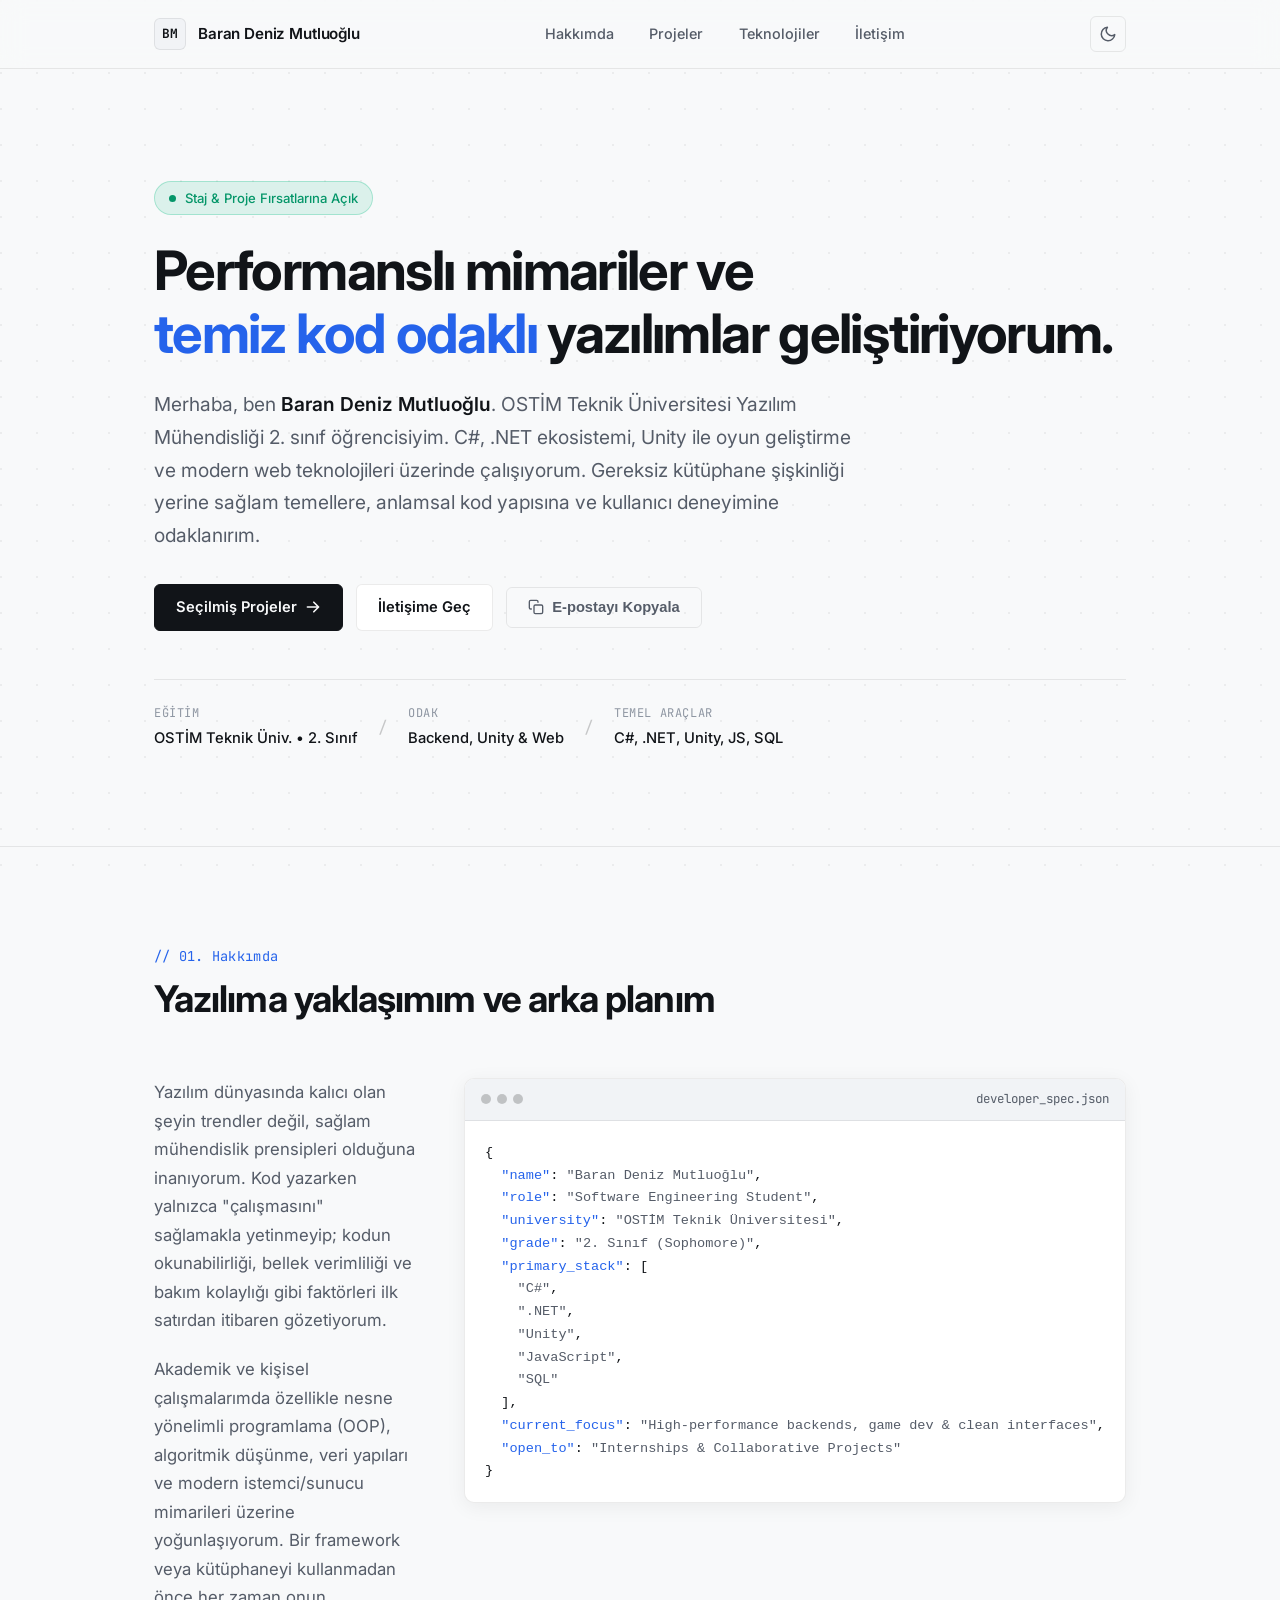
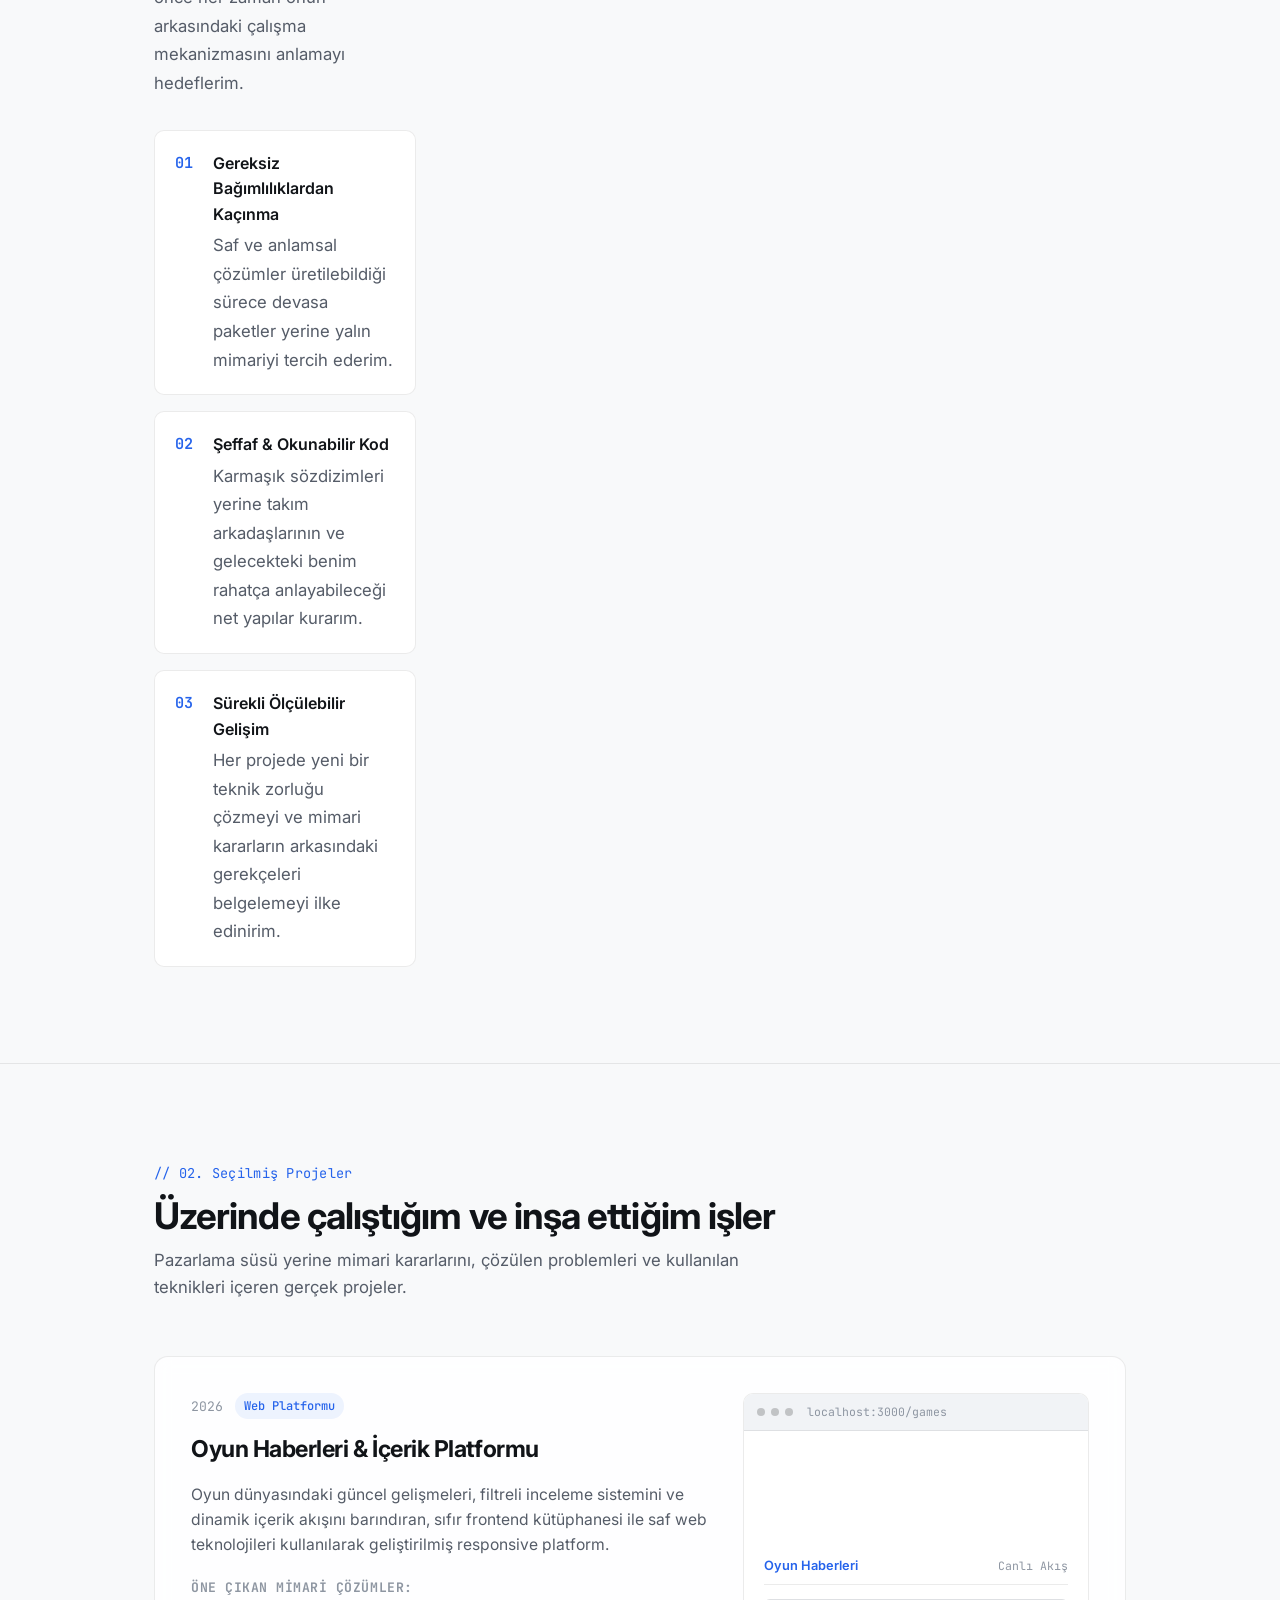
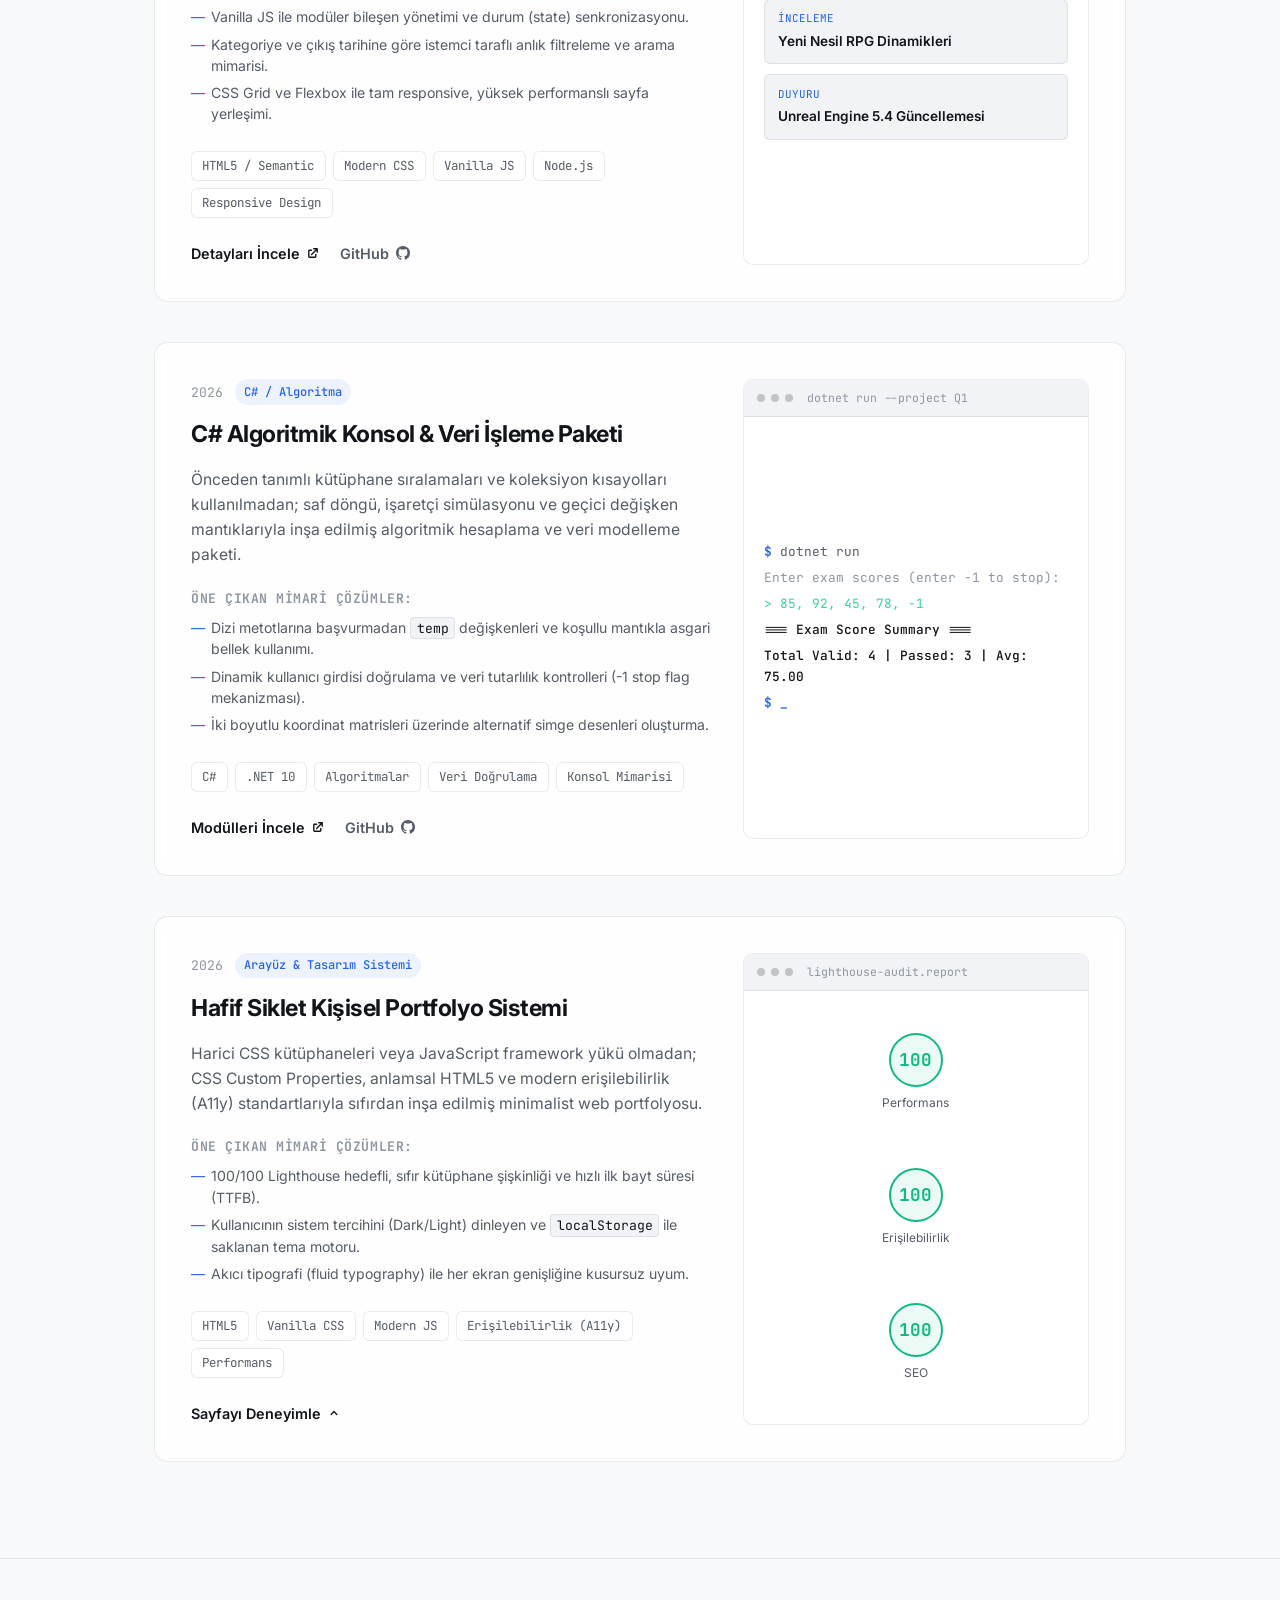
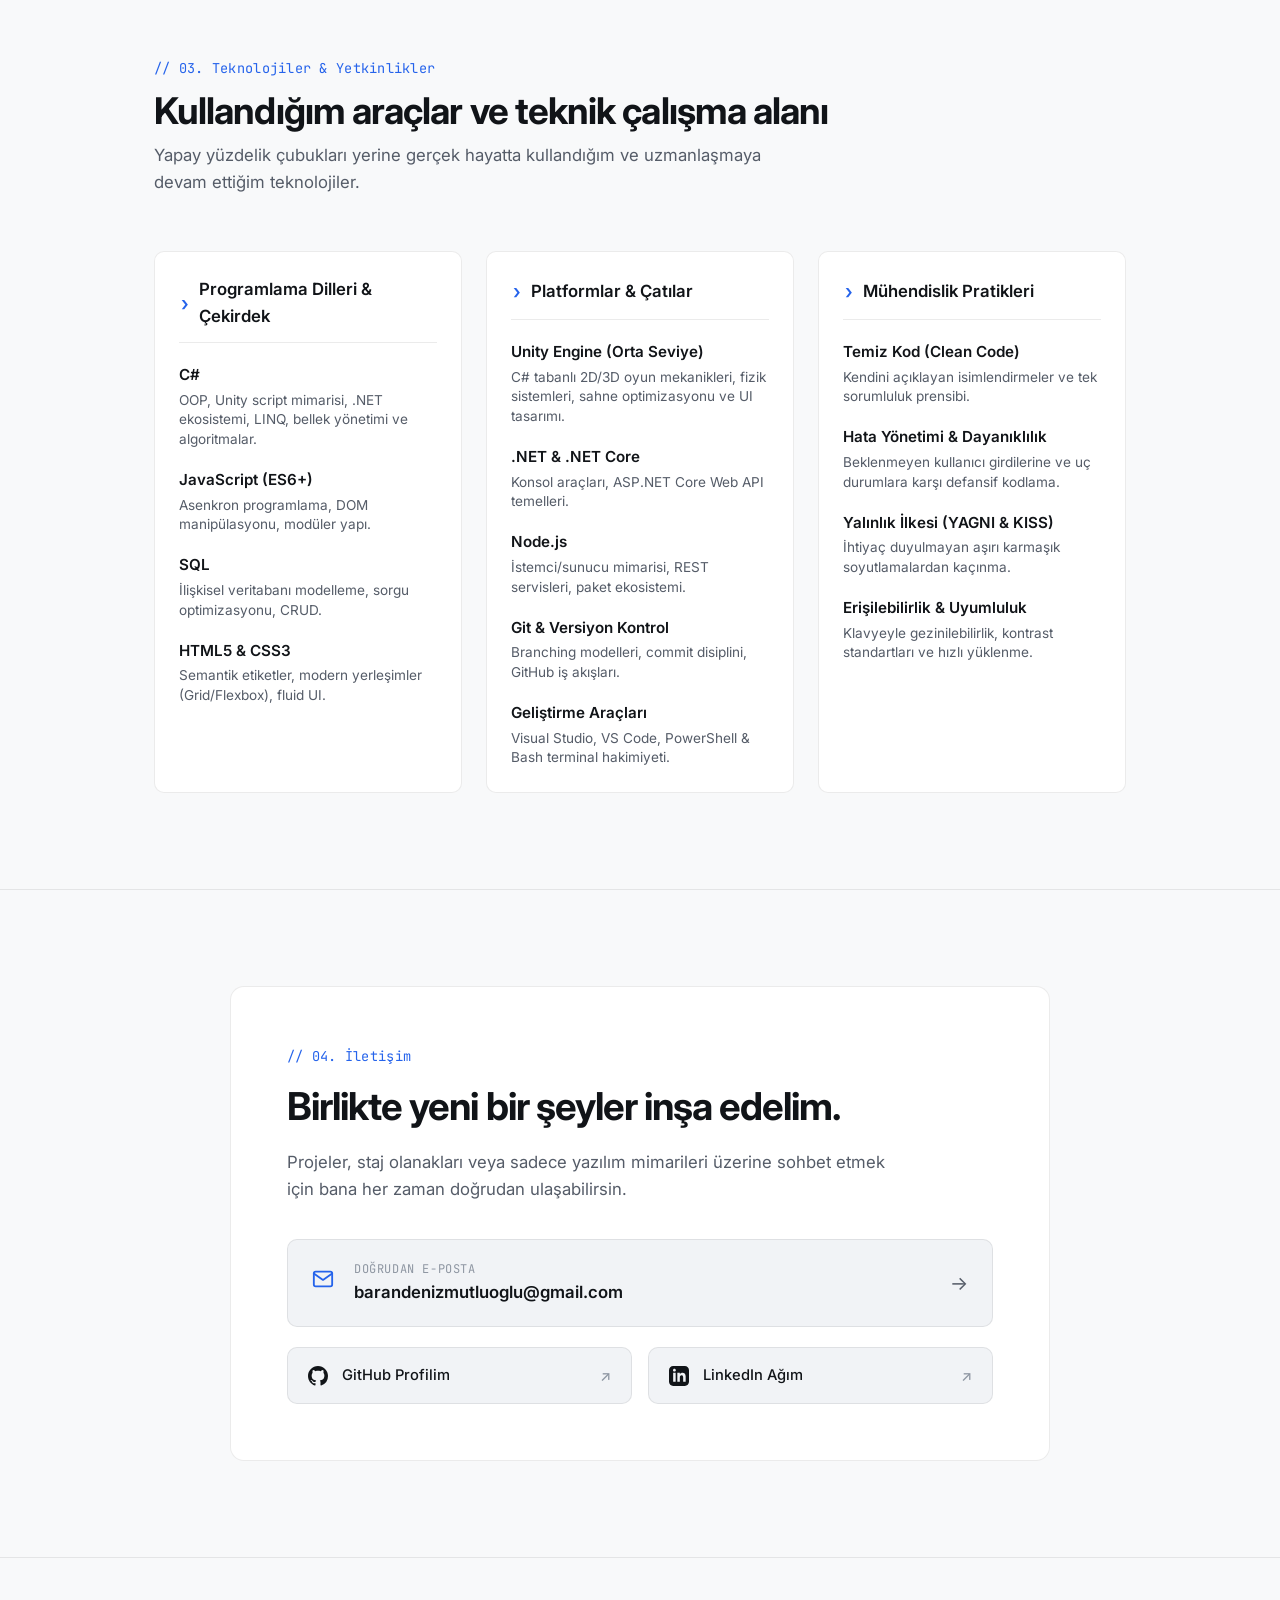
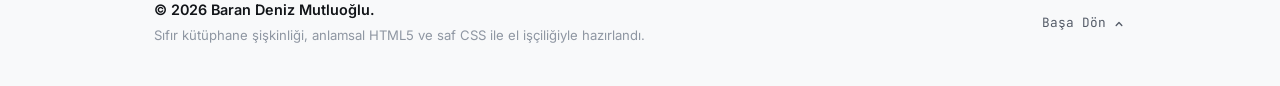
==== index.html @ 39bf1b53 "feat: update education info to OSTIM Tech Univ 2nd year and add Unity skills" ====
<!DOCTYPE html>
<html lang="tr" data-theme="dark">
<head>
  <meta charset="UTF-8">
  <meta name="viewport" content="width=device-width, initial-scale=1.0">
  <title>Baran Deniz Mutluoğlu — Yazılım Geliştirici & Portfolyo</title>
  <meta name="description" content="Baran Deniz Mutluoğlu — C#, .NET ve modern web teknolojileri odaklı yazılım geliştirici portfolyosu.">
  
  <!-- Fonts -->
  <link rel="preconnect" href="https://fonts.googleapis.com">
  <link rel="preconnect" href="https://fonts.gstatic.com" crossorigin>
  <link href="https://fonts.googleapis.com/css2?family=Inter:wght@300;400;500;600;700&family=JetBrains+Mono:wght@400;500;600&display=swap" rel="stylesheet">
  
  <link rel="stylesheet" href="style.css">
</head>
<body>

  <!-- Background Grid Texture -->
  <div class="bg-grid-pattern" aria-hidden="true"></div>

  <!-- Header / Navigation -->
  <header class="site-header">
    <div class="container nav-inner">
      <a href="#hero" class="brand-logo" aria-label="Ana sayfa">
        <span class="brand-monogram">BM</span>
        <span class="brand-name">Baran Deniz Mutluoğlu</span>
      </a>

      <nav class="main-nav" aria-label="Ana Menü">
        <ul class="nav-links">
          <li><a href="#about" class="nav-link">Hakkımda</a></li>
          <li><a href="#projects" class="nav-link">Projeler</a></li>
          <li><a href="#stack" class="nav-link">Teknolojiler</a></li>
          <li><a href="#contact" class="nav-link">İletişim</a></li>
        </ul>
      </nav>

      <div class="header-actions">
        <!-- Theme Toggle -->
        <button id="themeToggle" class="icon-button" type="button" aria-label="Tema değiştir" title="Tema Değiştir">
          <svg class="sun-icon" viewBox="0 0 24 24" width="18" height="18" fill="none" stroke="currentColor" stroke-width="2" stroke-linecap="round" stroke-linejoin="round">
            <circle cx="12" cy="12" r="5"></circle>
            <line x1="12" y1="1" x2="12" y2="3"></line>
            <line x1="12" y1="21" x2="12" y2="23"></line>
            <line x1="4.22" y1="4.22" x2="5.64" y2="5.64"></line>
            <line x1="18.36" y1="18.36" x2="19.78" y2="19.78"></line>
            <line x1="1" y1="12" x2="3" y2="12"></line>
            <line x1="21" y1="12" x2="23" y2="12"></line>
            <line x1="4.22" y1="19.78" x2="5.64" y2="18.36"></line>
            <line x1="18.36" y1="5.64" x2="19.78" y2="4.22"></line>
          </svg>
          <svg class="moon-icon" viewBox="0 0 24 24" width="18" height="18" fill="none" stroke="currentColor" stroke-width="2" stroke-linecap="round" stroke-linejoin="round">
            <path d="M21 12.79A9 9 0 1 1 11.21 3 7 7 0 0 0 21 12.79z"></path>
          </svg>
        </button>

        <!-- Mobile Menu Toggle -->
        <button id="mobileMenuBtn" class="icon-button mobile-only" type="button" aria-label="Menüyü aç/kapat" aria-expanded="false">
          <span class="hamburger-line"></span>
          <span class="hamburger-line"></span>
        </button>
      </div>
    </div>
  </header>

  <main>
    <!-- Hero Section -->
    <section id="hero" class="section hero-section">
      <div class="container hero-container">
        <!-- Status Indicator -->
        <div class="status-badge" role="status">
          <span class="status-dot"></span>
          <span class="status-text">Staj & Proje Fırsatlarına Açık</span>
        </div>

        <h1 class="hero-title">
          Performanslı mimariler ve <br class="hidden-mobile">
          <span class="text-contrast">temiz kod odaklı</span> yazılımlar geliştiriyorum.
        </h1>

        <p class="hero-description">
          Merhaba, ben <strong>Baran Deniz Mutluoğlu</strong>. OSTİM Teknik Üniversitesi Yazılım Mühendisliği 2. sınıf öğrencisiyim. C#, .NET ekosistemi, Unity ile oyun geliştirme ve modern web teknolojileri üzerinde çalışıyorum. Gereksiz kütüphane şişkinliği yerine sağlam temellere, anlamsal kod yapısına ve kullanıcı deneyimine odaklanırım.
        </p>

        <div class="hero-cta-group">
          <a href="#projects" class="btn btn-primary">
            <span>Seçilmiş Projeler</span>
            <svg viewBox="0 0 20 20" width="16" height="16" fill="currentColor">
              <path fill-rule="evenodd" d="M10.293 3.293a1 1 0 011.414 0l6 6a1 1 0 010 1.414l-6 6a1 1 0 01-1.414-1.414L14.586 11H3a1 1 0 110-2h11.586l-4.293-4.293a1 1 0 010-1.414z" clip-rule="evenodd" />
            </svg>
          </a>
          <a href="#contact" class="btn btn-secondary">İletişime Geç</a>
          <button class="btn btn-ghost" id="copyEmailBtn" type="button" data-email="baran.mutluoglu@example.com">
            <svg viewBox="0 0 24 24" width="16" height="16" fill="none" stroke="currentColor" stroke-width="2" stroke-linecap="round" stroke-linejoin="round">
              <rect x="9" y="9" width="13" height="13" rx="2" ry="2"></rect>
              <path d="M5 15H4a2 2 0 0 1-2-2V4a2 2 0 0 1 2-2h9a2 2 0 0 1 2 2v1"></path>
            </svg>
            <span class="copy-text">E-postayı Kopyala</span>
          </button>
        </div>

        <!-- Quick Meta Info -->
        <div class="hero-meta">
          <div class="meta-item">
            <span class="meta-label">Eğitim</span>
            <span class="meta-value">OSTİM Teknik Üniv. • 2. Sınıf</span>
          </div>
          <div class="meta-divider" aria-hidden="true">/</div>
          <div class="meta-item">
            <span class="meta-label">Odak</span>
            <span class="meta-value">Backend, Unity & Web</span>
          </div>
          <div class="meta-divider" aria-hidden="true">/</div>
          <div class="meta-item">
            <span class="meta-label">Temel Araçlar</span>
            <span class="meta-value">C#, .NET, Unity, JS, SQL</span>
          </div>
        </div>
      </div>
    </section>

    <!-- About Section -->
    <section id="about" class="section">
      <div class="container">
        <div class="section-header">
          <span class="section-tag">// 01. Hakkımda</span>
          <h2 class="section-title">Yazılıma yaklaşımım ve arka planım</h2>
        </div>

        <div class="about-grid">
          <div class="about-text">
            <p>
              Yazılım dünyasında kalıcı olan şeyin trendler değil, sağlam mühendislik prensipleri olduğuna inanıyorum. Kod yazarken yalnızca "çalışmasını" sağlamakla yetinmeyip; kodun okunabilirliği, bellek verimliliği ve bakım kolaylığı gibi faktörleri ilk satırdan itibaren gözetiyorum.
            </p>
            <p>
              Akademik ve kişisel çalışmalarımda özellikle nesne yönelimli programlama (OOP), algoritmik düşünme, veri yapıları ve modern istemci/sunucu mimarileri üzerine yoğunlaşıyorum. Bir framework veya kütüphaneyi kullanmadan önce her zaman onun arkasındaki çalışma mekanizmasını anlamayı hedeflerim.
            </p>
            
            <div class="principles-list">
              <div class="principle-card">
                <span class="principle-num">01</span>
                <div>
                  <h3 class="principle-title">Gereksiz Bağımlılıklardan Kaçınma</h3>
                  <p class="principle-desc">Saf ve anlamsal çözümler üretilebildiği sürece devasa paketler yerine yalın mimariyi tercih ederim.</p>
                </div>
              </div>

              <div class="principle-card">
                <span class="principle-num">02</span>
                <div>
                  <h3 class="principle-title">Şeffaf & Okunabilir Kod</h3>
                  <p class="principle-desc">Karmaşık sözdizimleri yerine takım arkadaşlarının ve gelecekteki benim rahatça anlayabileceği net yapılar kurarım.</p>
                </div>
              </div>

              <div class="principle-card">
                <span class="principle-num">03</span>
                <div>
                  <h3 class="principle-title">Sürekli Ölçülebilir Gelişim</h3>
                  <p class="principle-desc">Her projede yeni bir teknik zorluğu çözmeyi ve mimari kararların arkasındaki gerekçeleri belgelemeyi ilke edinirim.</p>
                </div>
              </div>
            </div>
          </div>

          <aside class="about-sidebar">
            <div class="profile-card">
              <div class="profile-card-header">
                <div class="terminal-dots">
                  <span></span><span></span><span></span>
                </div>
                <span class="terminal-title">developer_spec.json</span>
              </div>
              <div class="profile-card-body">
                <pre class="code-block"><code>{
  <span class="c-key">"name"</span>: <span class="c-val">"Baran Deniz Mutluoğlu"</span>,
  <span class="c-key">"role"</span>: <span class="c-val">"Software Engineering Student"</span>,
  <span class="c-key">"university"</span>: <span class="c-val">"OSTİM Teknik Üniversitesi"</span>,
  <span class="c-key">"grade"</span>: <span class="c-val">"2. Sınıf (Sophomore)"</span>,
  <span class="c-key">"primary_stack"</span>: [
    <span class="c-val">"C#"</span>,
    <span class="c-val">".NET"</span>,
    <span class="c-val">"Unity"</span>,
    <span class="c-val">"JavaScript"</span>,
    <span class="c-val">"SQL"</span>
  ],
  <span class="c-key">"current_focus"</span>: <span class="c-val">"High-performance backends, game dev & clean interfaces"</span>,
  <span class="c-key">"open_to"</span>: <span class="c-val">"Internships & Collaborative Projects"</span>
}</code></pre>
              </div>
            </div>
          </aside>
        </div>
      </div>
    </section>

    <!-- Projects Section -->
    <section id="projects" class="section">
      <div class="container">
        <div class="section-header">
          <span class="section-tag">// 02. Seçilmiş Projeler</span>
          <h2 class="section-title">Üzerinde çalıştığım ve inşa ettiğim işler</h2>
          <p class="section-subtitle">Pazarlama süsü yerine mimari kararlarını, çözülen problemleri ve kullanılan teknikleri içeren gerçek projeler.</p>
        </div>

        <div class="projects-list">
          <!-- Project 1 -->
          <article class="project-card">
            <div class="project-content">
              <div class="project-top">
                <span class="project-year">2026</span>
                <span class="project-badge">Web Platformu</span>
              </div>
              <h3 class="project-title">Oyun Haberleri & İçerik Platformu</h3>
              <p class="project-summary">
                Oyun dünyasındaki güncel gelişmeleri, filtreli inceleme sistemini ve dinamik içerik akışını barındıran, sıfır frontend kütüphanesi ile saf web teknolojileri kullanılarak geliştirilmiş responsive platform.
              </p>
              
              <div class="project-highlights">
                <h4>Öne Çıkan Mimari Çözümler:</h4>
                <ul>
                  <li>Vanilla JS ile modüler bileşen yönetimi ve durum (state) senkronizasyonu.</li>
                  <li>Kategoriye ve çıkış tarihine göre istemci taraflı anlık filtreleme ve arama mimarisi.</li>
                  <li>CSS Grid ve Flexbox ile tam responsive, yüksek performanslı sayfa yerleşimi.</li>
                </ul>
              </div>

              <div class="project-tech-tags">
                <span class="tag">HTML5 / Semantic</span>
                <span class="tag">Modern CSS</span>
                <span class="tag">Vanilla JS</span>
                <span class="tag">Node.js</span>
                <span class="tag">Responsive Design</span>
              </div>

              <div class="project-links">
                <a href="#" class="btn-link" target="_blank" rel="noopener">
                  <span>Detayları İncele</span>
                  <svg viewBox="0 0 20 20" width="14" height="14" fill="currentColor"><path d="M11 3a1 1 0 100 2h2.586l-6.293 6.293a1 1 0 101.414 1.414L15 6.414V9a1 1 0 102 0V4a1 1 0 00-1-1h-5z"></path><path d="M5 5a2 2 0 00-2 2v8a2 2 0 002 2h8a2 2 0 002-2v-3a1 1 0 10-2 0v3H5V7h3a1 1 0 000-2H5z"></path></svg>
                </a>
                <a href="#" class="btn-link muted" target="_blank" rel="noopener">
                  <span>GitHub</span>
                  <svg viewBox="0 0 24 24" width="14" height="14" fill="currentColor"><path d="M12 0C5.37 0 0 5.37 0 12c0 5.31 3.435 9.795 8.205 11.385.6.105.825-.255.825-.57 0-.285-.015-1.23-.015-2.235-3.015.555-3.795-.735-4.035-1.41-.135-.345-.72-1.41-1.23-1.695-.42-.225-1.02-.78-.015-.795.945-.015 1.62.87 1.845 1.23 1.08 1.815 2.805 1.305 3.495.99.105-.78.42-1.305.765-1.605-2.67-.3-5.46-1.335-5.46-5.925 0-1.305.465-2.385 1.23-3.225-.12-.3-.54-1.53.12-3.18 0 0 1.005-.315 3.3 1.23.96-.27 1.98-.405 3-.405s2.04.135 3 .405c2.295-1.56 3.3-1.23 3.3-1.23.66 1.65.24 2.88.12 3.18.765.84 1.23 1.905 1.23 3.225 0 4.605-2.805 5.625-5.475 5.925.435.375.81 1.095.81 2.22 0 1.605-.015 2.895-.015 3.3 0 .315.225.69.825.57A12.02 12.02 0 0024 12c0-6.63-5.37-12-12-12z"/></svg>
                </a>
              </div>
            </div>

            <div class="project-visual">
              <div class="mockup-frame">
                <div class="mockup-bar">
                  <span class="dot"></span><span class="dot"></span><span class="dot"></span>
                  <span class="mockup-url">localhost:3000/games</span>
                </div>
                <div class="mockup-content mockup-web-preview">
                  <div class="preview-header">
                    <span class="preview-chip">Oyun Haberleri</span>
                    <span class="preview-date">Canlı Akış</span>
                  </div>
                  <div class="preview-cards">
                    <div class="preview-mini-card">
                      <div class="mini-tag">İnceleme</div>
                      <div class="mini-title">Yeni Nesil RPG Dinamikleri</div>
                    </div>
                    <div class="preview-mini-card">
                      <div class="mini-tag">Duyuru</div>
                      <div class="mini-title">Unreal Engine 5.4 Güncellemesi</div>
                    </div>
                  </div>
                </div>
              </div>
            </div>
          </article>

          <!-- Project 2 -->
          <article class="project-card">
            <div class="project-content">
              <div class="project-top">
                <span class="project-year">2026</span>
                <span class="project-badge">C# / Algoritma</span>
              </div>
              <h3 class="project-title">C# Algoritmik Konsol & Veri İşleme Paketi</h3>
              <p class="project-summary">
                Önceden tanımlı kütüphane sıralamaları ve koleksiyon kısayolları kullanılmadan; saf döngü, işaretçi simülasyonu ve geçici değişken mantıklarıyla inşa edilmiş algoritmik hesaplama ve veri modelleme paketi.
              </p>
              
              <div class="project-highlights">
                <h4>Öne Çıkan Mimari Çözümler:</h4>
                <ul>
                  <li>Dizi metotlarına başvurmadan <code>temp</code> değişkenleri ve koşullu mantıkla asgari bellek kullanımı.</li>
                  <li>Dinamik kullanıcı girdisi doğrulama ve veri tutarlılık kontrolleri (-1 stop flag mekanizması).</li>
                  <li>İki boyutlu koordinat matrisleri üzerinde alternatif simge desenleri oluşturma.</li>
                </ul>
              </div>

              <div class="project-tech-tags">
                <span class="tag">C#</span>
                <span class="tag">.NET 10</span>
                <span class="tag">Algoritmalar</span>
                <span class="tag">Veri Doğrulama</span>
                <span class="tag">Konsol Mimarisi</span>
              </div>

              <div class="project-links">
                <a href="#" class="btn-link" target="_blank" rel="noopener">
                  <span>Modülleri İncele</span>
                  <svg viewBox="0 0 20 20" width="14" height="14" fill="currentColor"><path d="M11 3a1 1 0 100 2h2.586l-6.293 6.293a1 1 0 101.414 1.414L15 6.414V9a1 1 0 102 0V4a1 1 0 00-1-1h-5z"></path><path d="M5 5a2 2 0 00-2 2v8a2 2 0 002 2h8a2 2 0 002-2v-3a1 1 0 10-2 0v3H5V7h3a1 1 0 000-2H5z"></path></svg>
                </a>
                <a href="#" class="btn-link muted" target="_blank" rel="noopener">
                  <span>GitHub</span>
                  <svg viewBox="0 0 24 24" width="14" height="14" fill="currentColor"><path d="M12 0C5.37 0 0 5.37 0 12c0 5.31 3.435 9.795 8.205 11.385.6.105.825-.255.825-.57 0-.285-.015-1.23-.015-2.235-3.015.555-3.795-.735-4.035-1.41-.135-.345-.72-1.41-1.23-1.695-.42-.225-1.02-.78-.015-.795.945-.015 1.62.87 1.845 1.23 1.08 1.815 2.805 1.305 3.495.99.105-.78.42-1.305.765-1.605-2.67-.3-5.46-1.335-5.46-5.925 0-1.305.465-2.385 1.23-3.225-.12-.3-.54-1.53.12-3.18 0 0 1.005-.315 3.3 1.23.96-.27 1.98-.405 3-.405s2.04.135 3 .405c2.295-1.56 3.3-1.23 3.3-1.23.66 1.65.24 2.88.12 3.18.765.84 1.23 1.905 1.23 3.225 0 4.605-2.805 5.625-5.475 5.925.435.375.81 1.095.81 2.22 0 1.605-.015 2.895-.015 3.3 0 .315.225.69.825.57A12.02 12.02 0 0024 12c0-6.63-5.37-12-12-12z"/></svg>
                </a>
              </div>
            </div>

            <div class="project-visual">
              <div class="mockup-frame">
                <div class="mockup-bar">
                  <span class="dot"></span><span class="dot"></span><span class="dot"></span>
                  <span class="mockup-url">dotnet run --project Q1</span>
                </div>
                <div class="mockup-content mockup-terminal-preview">
                  <div class="terminal-line"><span class="t-prompt">$</span> dotnet run</div>
                  <div class="terminal-line t-out">Enter exam scores (enter -1 to stop):</div>
                  <div class="terminal-line t-in">&gt; 85, 92, 45, 78, -1</div>
                  <div class="terminal-line t-res">=== Exam Score Summary ===</div>
                  <div class="terminal-line t-res">Total Valid: 4 | Passed: 3 | Avg: 75.00</div>
                  <div class="terminal-line t-prompt">$ <span class="cursor-blink">_</span></div>
                </div>
              </div>
            </div>
          </article>

          <!-- Project 3 -->
          <article class="project-card">
            <div class="project-content">
              <div class="project-top">
                <span class="project-year">2026</span>
                <span class="project-badge">Arayüz & Tasarım Sistemi</span>
              </div>
              <h3 class="project-title">Hafif Siklet Kişisel Portfolyo Sistemi</h3>
              <p class="project-summary">
                Harici CSS kütüphaneleri veya JavaScript framework yükü olmadan; CSS Custom Properties, anlamsal HTML5 ve modern erişilebilirlik (A11y) standartlarıyla sıfırdan inşa edilmiş minimalist web portfolyosu.
              </p>
              
              <div class="project-highlights">
                <h4>Öne Çıkan Mimari Çözümler:</h4>
                <ul>
                  <li>100/100 Lighthouse hedefli, sıfır kütüphane şişkinliği ve hızlı ilk bayt süresi (TTFB).</li>
                  <li>Kullanıcının sistem tercihini (Dark/Light) dinleyen ve <code>localStorage</code> ile saklanan tema motoru.</li>
                  <li>Akıcı tipografi (fluid typography) ile her ekran genişliğine kusursuz uyum.</li>
                </ul>
              </div>

              <div class="project-tech-tags">
                <span class="tag">HTML5</span>
                <span class="tag">Vanilla CSS</span>
                <span class="tag">Modern JS</span>
                <span class="tag">Erişilebilirlik (A11y)</span>
                <span class="tag">Performans</span>
              </div>

              <div class="project-links">
                <a href="#hero" class="btn-link">
                  <span>Sayfayı Deneyimle</span>
                  <svg viewBox="0 0 20 20" width="14" height="14" fill="currentColor"><path fill-rule="evenodd" d="M14.707 12.707a1 1 0 01-1.414 0L10 9.414l-3.293 3.293a1 1 0 01-1.414-1.414l4-4a1 1 0 011.414 0l4 4a1 1 0 010 1.414z" clip-rule="evenodd" /></svg>
                </a>
              </div>
            </div>

            <div class="project-visual">
              <div class="mockup-frame">
                <div class="mockup-bar">
                  <span class="dot"></span><span class="dot"></span><span class="dot"></span>
                  <span class="mockup-url">lighthouse-audit.report</span>
                </div>
                <div class="mockup-content mockup-scores-preview">
                  <div class="score-circle">
                    <span class="score-val">100</span>
                    <span class="score-lbl">Performans</span>
                  </div>
                  <div class="score-circle">
                    <span class="score-val">100</span>
                    <span class="score-lbl">Erişilebilirlik</span>
                  </div>
                  <div class="score-circle">
                    <span class="score-val">100</span>
                    <span class="score-lbl">SEO</span>
                  </div>
                </div>
              </div>
            </div>
          </article>
        </div>
      </div>
    </section>

    <!-- Technical Stack & Methodology -->
    <section id="stack" class="section">
      <div class="container">
        <div class="section-header">
          <span class="section-tag">// 03. Teknolojiler & Yetkinlikler</span>
          <h2 class="section-title">Kullandığım araçlar ve teknik çalışma alanı</h2>
          <p class="section-subtitle">Yapay yüzdelik çubukları yerine gerçek hayatta kullandığım ve uzmanlaşmaya devam ettiğim teknolojiler.</p>
        </div>

        <div class="stack-grid">
          <div class="stack-category">
            <div class="category-header">
              <span class="cat-icon">&#x203A;</span>
              <h3 class="cat-title">Programlama Dilleri & Çekirdek</h3>
            </div>
            <ul class="stack-items">
              <li class="stack-item">
                <div class="item-name">C#</div>
                <div class="item-desc">OOP, Unity script mimarisi, .NET ekosistemi, LINQ, bellek yönetimi ve algoritmalar.</div>
              </li>
              <li class="stack-item">
                <div class="item-name">JavaScript (ES6+)</div>
                <div class="item-desc">Asenkron programlama, DOM manipülasyonu, modüler yapı.</div>
              </li>
              <li class="stack-item">
                <div class="item-name">SQL</div>
                <div class="item-desc">İlişkisel veritabanı modelleme, sorgu optimizasyonu, CRUD.</div>
              </li>
              <li class="stack-item">
                <div class="item-name">HTML5 & CSS3</div>
                <div class="item-desc">Semantik etiketler, modern yerleşimler (Grid/Flexbox), fluid UI.</div>
              </li>
            </ul>
          </div>

          <div class="stack-category">
            <div class="category-header">
              <span class="cat-icon">&#x203A;</span>
              <h3 class="cat-title">Platformlar & Çatılar</h3>
            </div>
            <ul class="stack-items">
              <li class="stack-item">
                <div class="item-name">Unity Engine (Orta Seviye)</div>
                <div class="item-desc">C# tabanlı 2D/3D oyun mekanikleri, fizik sistemleri, sahne optimizasyonu ve UI tasarımı.</div>
              </li>
              <li class="stack-item">
                <div class="item-name">.NET & .NET Core</div>
                <div class="item-desc">Konsol araçları, ASP.NET Core Web API temelleri.</div>
              </li>
              <li class="stack-item">
                <div class="item-name">Node.js</div>
                <div class="item-desc">İstemci/sunucu mimarisi, REST servisleri, paket ekosistemi.</div>
              </li>
              <li class="stack-item">
                <div class="item-name">Git & Versiyon Kontrol</div>
                <div class="item-desc">Branching modelleri, commit disiplini, GitHub iş akışları.</div>
              </li>
              <li class="stack-item">
                <div class="item-name">Geliştirme Araçları</div>
                <div class="item-desc">Visual Studio, VS Code, PowerShell & Bash terminal hakimiyeti.</div>
              </li>
            </ul>
          </div>

          <div class="stack-category">
            <div class="category-header">
              <span class="cat-icon">&#x203A;</span>
              <h3 class="cat-title">Mühendislik Pratikleri</h3>
            </div>
            <ul class="stack-items">
              <li class="stack-item">
                <div class="item-name">Temiz Kod (Clean Code)</div>
                <div class="item-desc">Kendini açıklayan isimlendirmeler ve tek sorumluluk prensibi.</div>
              </li>
              <li class="stack-item">
                <div class="item-name">Hata Yönetimi & Dayanıklılık</div>
                <div class="item-desc">Beklenmeyen kullanıcı girdilerine ve uç durumlara karşı defansif kodlama.</div>
              </li>
              <li class="stack-item">
                <div class="item-name">Yalınlık İlkesi (YAGNI & KISS)</div>
                <div class="item-desc">İhtiyaç duyulmayan aşırı karmaşık soyutlamalardan kaçınma.</div>
              </li>
              <li class="stack-item">
                <div class="item-name">Erişilebilirlik & Uyumluluk</div>
                <div class="item-desc">Klavyeyle gezinilebilirlik, kontrast standartları ve hızlı yüklenme.</div>
              </li>
            </ul>
          </div>
        </div>
      </div>
    </section>

    <!-- Contact Section -->
    <section id="contact" class="section">
      <div class="container contact-container">
        <div class="contact-box">
          <div class="contact-header">
            <span class="section-tag">// 04. İletişim</span>
            <h2 class="contact-title">Birlikte yeni bir şeyler inşa edelim.</h2>
            <p class="contact-desc">
              Projeler, staj olanakları veya sadece yazılım mimarileri üzerine sohbet etmek için bana her zaman doğrudan ulaşabilirsin.
            </p>
          </div>

          <div class="contact-methods">
            <a href="mailto:barandenizmutluoglu@gmail.com" class="contact-card primary-contact">
              <div class="contact-icon-wrapper">
                <svg viewBox="0 0 24 24" width="22" height="22" fill="none" stroke="currentColor" stroke-width="2" stroke-linecap="round" stroke-linejoin="round">
                  <path d="M4 4h16c1.1 0 2 .9 2 2v12c0 1.1-.9 2-2 2H4c-1.1 0-2-.9-2-2V6c0-1.1.9-2 2-2z"></path>
                  <polyline points="22,6 12,13 2,6"></polyline>
                </svg>
              </div>
              <div class="contact-detail">
                <span class="contact-label">Doğrudan E-posta</span>
                <span class="contact-address">barandenizmutluoglu@gmail.com</span>
              </div>
              <span class="contact-arrow">&#x2192;</span>
            </a>

            <div class="social-links-grid">
              <a href="https://github.com/2f7fjrk4sw-prog" target="_blank" rel="noopener" class="social-card">
                <svg viewBox="0 0 24 24" width="20" height="20" fill="currentColor">
                  <path d="M12 0C5.37 0 0 5.37 0 12c0 5.31 3.435 9.795 8.205 11.385.6.105.825-.255.825-.57 0-.285-.015-1.23-.015-2.235-3.015.555-3.795-.735-4.035-1.41-.135-.345-.72-1.41-1.23-1.695-.42-.225-1.02-.78-.015-.795.945-.015 1.62.87 1.845 1.23 1.08 1.815 2.805 1.305 3.495.99.105-.78.42-1.305.765-1.605-2.67-.3-5.46-1.335-5.46-5.925 0-1.305.465-2.385 1.23-3.225-.12-.3-.54-1.53.12-3.18 0 0 1.005-.315 3.3 1.23.96-.27 1.98-.405 3-.405s2.04.135 3 .405c2.295-1.56 3.3-1.23 3.3-1.23.66 1.65.24 2.88.12 3.18.765.84 1.23 1.905 1.23 3.225 0 4.605-2.805 5.625-5.475 5.925.435.375.81 1.095.81 2.22 0 1.605-.015 2.895-.015 3.3 0 .315.225.69.825.57A12.02 12.02 0 0024 12c0-6.63-5.37-12-12-12z"/>
                </svg>
                <span>GitHub Profilim</span>
                <span class="external-icon">&#x2197;</span>
              </a>

              <a href="https://linkedin.com" target="_blank" rel="noopener" class="social-card">
                <svg viewBox="0 0 24 24" width="20" height="20" fill="currentColor">
                  <path d="M19 0h-14c-2.761 0-5 2.239-5 5v14c0 2.761 2.239 5 5 5h14c2.762 0 5-2.239 5-5v-14c0-2.761-2.238-5-5-5zm-11 19h-3v-11h3v11zm-1.5-12.268c-.966 0-1.75-.79-1.75-1.764s.784-1.764 1.75-1.764 1.75.79 1.75 1.764-.783 1.764-1.75 1.764zm13.5 12.268h-3v-5.604c0-3.368-4-3.113-4 0v5.604h-3v-11h3v1.765c1.396-2.586 7-2.777 7 2.476v6.759z"/>
                </svg>
                <span>LinkedIn Ağım</span>
                <span class="external-icon">&#x2197;</span>
              </a>
            </div>
          </div>
        </div>
      </div>
    </section>
  </main>

  <!-- Footer -->
  <footer class="site-footer">
    <div class="container footer-inner">
      <div class="footer-left">
        <p class="footer-copy">
          &copy; 2026 Baran Deniz Mutluoğlu.
        </p>
        <p class="footer-subtext">
          Sıfır kütüphane şişkinliği, anlamsal HTML5 ve saf CSS ile el işçiliğiyle hazırlandı.
        </p>
      </div>

      <div class="footer-right">
        <a href="#hero" class="back-to-top" aria-label="Sayfanın başına dön">
          <span>Başa Dön</span>
          <svg viewBox="0 0 20 20" width="14" height="14" fill="currentColor">
            <path fill-rule="evenodd" d="M14.707 12.707a1 1 0 01-1.414 0L10 9.414l-3.293 3.293a1 1 0 01-1.414-1.414l4-4a1 1 0 011.414 0l4 4a1 1 0 010 1.414z" clip-rule="evenodd" />
          </svg>
        </a>
      </div>
    </div>
  </footer>

  <!-- Toast Notification (for copy events) -->
  <div id="toast" class="toast" role="alert" aria-live="polite">E-posta adresi panoya kopyalandı!</div>

  <script src="script.js"></script>
</body>
</html>
---- style.css ----
/* ==========================================================================
   Baran Deniz Mutluoğlu — Portfolio Stylesheet
   Crafted with Semantic CSS, Fluid Typography & Restrained Aesthetics
   ========================================================================== */

/* --------------------------------------------------------------------------
   Design Tokens & CSS Custom Properties
   -------------------------------------------------------------------------- */
:root {
  --font-sans: 'Inter', -apple-system, BlinkMacSystemFont, 'Segoe UI', Roboto, sans-serif;
  --font-mono: 'JetBrains Mono', 'Fira Code', Menlo, Consolas, monospace;

  /* Spacing Scale */
  --space-xs: 0.5rem;
  --space-sm: 0.75rem;
  --space-md: 1.25rem;
  --space-lg: 2rem;
  --space-xl: 3.5rem;
  --space-2xl: 6rem;

  /* Layout */
  --max-width: 1020px;
  --radius-sm: 6px;
  --radius-md: 10px;
  --radius-lg: 14px;
  --radius-pill: 9999px;

  /* Transitions */
  --transition-fast: 0.15s ease;
  --transition-normal: 0.25s ease;
}

/* Dark Theme (Default) */
[data-theme="dark"] {
  --bg-body: #090a0c;
  --bg-surface: #101216;
  --bg-surface-elevated: #161920;
  --bg-card: rgba(18, 21, 28, 0.65);
  
  --border-color: rgba(255, 255, 255, 0.08);
  --border-color-hover: rgba(255, 255, 255, 0.18);
  --border-color-focus: rgba(255, 255, 255, 0.35);

  --text-main: #f0f3f6;
  --text-muted: #959da8;
  --text-faint: #565d68;

  --accent: #3b82f6;
  --accent-soft: rgba(59, 130, 246, 0.12);
  --accent-contrast: #ffffff;

  --badge-bg: rgba(16, 185, 129, 0.12);
  --badge-text: #34d399;
  --badge-border: rgba(52, 211, 153, 0.25);

  --grid-dot: rgba(255, 255, 255, 0.04);
  --shadow-subtle: 0 4px 20px rgba(0, 0, 0, 0.4);
}

/* Light Theme */
[data-theme="light"] {
  --bg-body: #f8f9fa;
  --bg-surface: #ffffff;
  --bg-surface-elevated: #f1f3f6;
  --bg-card: rgba(255, 255, 255, 0.85);

  --border-color: rgba(0, 0, 0, 0.08);
  --border-color-hover: rgba(0, 0, 0, 0.2);
  --border-color-focus: rgba(0, 0, 0, 0.4);

  --text-main: #111418;
  --text-muted: #555c68;
  --text-faint: #8e96a2;

  --accent: #2563eb;
  --accent-soft: rgba(37, 99, 235, 0.08);
  --accent-contrast: #ffffff;

  --badge-bg: rgba(16, 185, 129, 0.12);
  --badge-text: #059669;
  --badge-border: rgba(16, 185, 129, 0.28);

  --grid-dot: rgba(0, 0, 0, 0.05);
  --shadow-subtle: 0 4px 20px rgba(0, 0, 0, 0.06);
}

/* --------------------------------------------------------------------------
   Reset & Base Styles
   -------------------------------------------------------------------------- */
*, *::before, *::after {
  box-sizing: border-box;
  margin: 0;
  padding: 0;
}

html {
  font-family: var(--font-sans);
  font-size: 16px;
  line-height: 1.6;
  scroll-behavior: smooth;
  scroll-padding-top: 80px;
  -webkit-font-smoothing: antialiased;
  -moz-osx-font-smoothing: grayscale;
}

body {
  background-color: var(--bg-body);
  color: var(--text-main);
  min-height: 100vh;
  position: relative;
  transition: background-color var(--transition-normal), color var(--transition-normal);
}

/* Background Subtle Technical Grid */
.bg-grid-pattern {
  position: fixed;
  inset: 0;
  background-image: radial-gradient(circle at 1px 1px, var(--grid-dot) 1px, transparent 0);
  background-size: 36px 36px;
  pointer-events: none;
  z-index: -1;
}

/* Container */
.container {
  width: 100%;
  max-width: var(--max-width);
  margin-left: auto;
  margin-right: auto;
  padding-left: 1.5rem;
  padding-right: 1.5rem;
}

/* Sections */
.section {
  padding-top: var(--space-2xl);
  padding-bottom: var(--space-2xl);
  border-bottom: 1px solid var(--border-color);
}

.section-header {
  margin-bottom: var(--space-xl);
}

.section-tag {
  display: inline-block;
  font-family: var(--font-mono);
  font-size: 0.85rem;
  color: var(--accent);
  letter-spacing: 0.02em;
  margin-bottom: 0.5rem;
}

.section-title {
  font-size: clamp(1.75rem, 3.5vw, 2.3rem);
  font-weight: 700;
  color: var(--text-main);
  line-height: 1.25;
  letter-spacing: -0.025em;
  margin-bottom: 0.5rem;
}

.section-subtitle {
  font-size: 1.05rem;
  color: var(--text-muted);
  max-width: 650px;
  line-height: 1.6;
}

/* --------------------------------------------------------------------------
   Header / Navigation
   -------------------------------------------------------------------------- */
.site-header {
  position: sticky;
  top: 0;
  z-index: 100;
  background: var(--bg-body);
  background-color: color-mix(in srgb, var(--bg-body) 85%, transparent);
  backdrop-filter: blur(12px);
  -webkit-backdrop-filter: blur(12px);
  border-bottom: 1px solid var(--border-color);
  transition: border-color var(--transition-fast);
}

.nav-inner {
  display: flex;
  align-items: center;
  justify-content: space-between;
  height: 68px;
}

.brand-logo {
  display: flex;
  align-items: center;
  gap: 0.75rem;
  text-decoration: none;
  color: var(--text-main);
  font-weight: 600;
  font-size: 0.95rem;
  letter-spacing: -0.01em;
}

.brand-monogram {
  display: inline-flex;
  align-items: center;
  justify-content: center;
  width: 32px;
  height: 32px;
  background: var(--bg-surface-elevated);
  border: 1px solid var(--border-color);
  border-radius: var(--radius-sm);
  font-family: var(--font-mono);
  font-size: 0.8rem;
  font-weight: 700;
  color: var(--text-main);
}

.nav-links {
  display: flex;
  align-items: center;
  list-style: none;
  gap: 0.5rem;
}

.nav-link {
  display: block;
  padding: 0.5rem 0.85rem;
  color: var(--text-muted);
  text-decoration: none;
  font-size: 0.9rem;
  font-weight: 500;
  border-radius: var(--radius-sm);
  transition: color var(--transition-fast), background-color var(--transition-fast);
}

.nav-link:hover,
.nav-link.active {
  color: var(--text-main);
  background-color: var(--accent-soft);
}

.header-actions {
  display: flex;
  align-items: center;
  gap: 0.5rem;
}

.icon-button {
  display: inline-flex;
  align-items: center;
  justify-content: center;
  width: 36px;
  height: 36px;
  background: transparent;
  border: 1px solid var(--border-color);
  border-radius: var(--radius-sm);
  color: var(--text-muted);
  cursor: pointer;
  transition: color var(--transition-fast), border-color var(--transition-fast), background-color var(--transition-fast);
}

.icon-button:hover {
  color: var(--text-main);
  border-color: var(--border-color-hover);
  background: var(--bg-surface-elevated);
}

/* Theme icon toggling */
[data-theme="dark"] .sun-icon { display: block; }
[data-theme="dark"] .moon-icon { display: none; }
[data-theme="light"] .sun-icon { display: none; }
[data-theme="light"] .moon-icon { display: block; }

.mobile-only {
  display: none;
  flex-direction: column;
  justify-content: center;
  align-items: center;
  gap: 5px;
}

.hamburger-line {
  display: block;
  width: 16px;
  height: 2px;
  background-color: var(--text-main);
  border-radius: 1px;
  transition: transform var(--transition-fast), opacity var(--transition-fast);
}

:focus-visible {
  outline: 2px solid var(--accent);
  outline-offset: 2px;
}

/* --------------------------------------------------------------------------
   Hero Section
   -------------------------------------------------------------------------- */
.hero-section {
  padding-top: calc(var(--space-2xl) + 1rem);
  padding-bottom: var(--space-2xl);
}

.hero-container {
  display: flex;
  flex-direction: column;
  align-items: flex-start;
}

.status-badge {
  display: inline-flex;
  align-items: center;
  gap: 0.6rem;
  padding: 0.35rem 0.85rem;
  background: var(--badge-bg);
  border: 1px solid var(--badge-border);
  border-radius: var(--radius-pill);
  font-size: 0.82rem;
  font-weight: 500;
  color: var(--badge-text);
  margin-bottom: 1.5rem;
}

.status-dot {
  width: 7px;
  height: 7px;
  border-radius: 50%;
  background-color: var(--badge-text);
  box-shadow: 0 0 0 0 rgba(16, 185, 129, 0.7);
  animation: pulse-dot 2s infinite;
}

@keyframes pulse-dot {
  0% { box-shadow: 0 0 0 0 rgba(16, 185, 129, 0.7); }
  70% { box-shadow: 0 0 0 6px rgba(16, 185, 129, 0); }
  100% { box-shadow: 0 0 0 0 rgba(16, 185, 129, 0); }
}

.hero-title {
  font-size: clamp(2.2rem, 5vw, 3.4rem);
  font-weight: 700;
  line-height: 1.15;
  letter-spacing: -0.03em;
  color: var(--text-main);
  margin-bottom: 1.5rem;
}

.text-contrast {
  color: var(--accent);
}

.hero-description {
  font-size: clamp(1.05rem, 2vw, 1.2rem);
  line-height: 1.7;
  color: var(--text-muted);
  max-width: 720px;
  margin-bottom: 2rem;
}

.hero-description strong {
  color: var(--text-main);
  font-weight: 600;
}

.hero-cta-group {
  display: flex;
  flex-wrap: wrap;
  align-items: center;
  gap: 0.85rem;
  margin-bottom: 3rem;
}

/* Buttons */
.btn {
  display: inline-flex;
  align-items: center;
  justify-content: center;
  gap: 0.5rem;
  padding: 0.7rem 1.3rem;
  font-size: 0.92rem;
  font-weight: 600;
  text-decoration: none;
  border-radius: var(--radius-sm);
  cursor: pointer;
  transition: all var(--transition-fast);
  border: 1px solid transparent;
}

.btn-primary {
  background-color: var(--text-main);
  color: var(--bg-body);
  border-color: var(--text-main);
}

.btn-primary:hover {
  opacity: 0.92;
  transform: translateY(-1px);
}

.btn-secondary {
  background-color: var(--bg-surface);
  color: var(--text-main);
  border-color: var(--border-color);
}

.btn-secondary:hover {
  background-color: var(--bg-surface-elevated);
  border-color: var(--border-color-hover);
  transform: translateY(-1px);
}

.btn-ghost {
  background: transparent;
  color: var(--text-muted);
  border-color: var(--border-color);
}

.btn-ghost:hover {
  color: var(--text-main);
  background-color: var(--bg-surface-elevated);
  border-color: var(--border-color-hover);
}

/* Hero Meta */
.hero-meta {
  display: flex;
  flex-wrap: wrap;
  align-items: center;
  gap: 1.25rem;
  padding-top: 1.5rem;
  border-top: 1px solid var(--border-color);
  width: 100%;
}

.meta-item {
  display: flex;
  flex-direction: column;
  gap: 0.2rem;
}

.meta-label {
  font-family: var(--font-mono);
  font-size: 0.75rem;
  color: var(--text-faint);
  text-transform: uppercase;
  letter-spacing: 0.05em;
}

.meta-value {
  font-size: 0.92rem;
  font-weight: 500;
  color: var(--text-main);
}

.meta-divider {
  color: var(--border-color-hover);
  font-family: var(--font-mono);
}

/* --------------------------------------------------------------------------
   About Section
   -------------------------------------------------------------------------- */
.about-grid {
  display: grid;
  grid-template-columns: 1.25fr 0.85fr;
  gap: 3rem;
  align-items: start;
}

.about-text p {
  color: var(--text-muted);
  font-size: 1.05rem;
  line-height: 1.7;
  margin-bottom: 1.25rem;
}

.principles-list {
  margin-top: 2rem;
  display: flex;
  flex-direction: column;
  gap: 1rem;
}

.principle-card {
  display: flex;
  gap: 1.25rem;
  padding: 1.25rem;
  background: var(--bg-surface);
  border: 1px solid var(--border-color);
  border-radius: var(--radius-md);
  transition: border-color var(--transition-fast);
}

.principle-card:hover {
  border-color: var(--border-color-hover);
}

.principle-num {
  font-family: var(--font-mono);
  font-size: 0.95rem;
  font-weight: 600;
  color: var(--accent);
}

.principle-title {
  font-size: 1rem;
  font-weight: 600;
  color: var(--text-main);
  margin-bottom: 0.25rem;
}

.principle-desc {
  font-size: 0.9rem;
  color: var(--text-muted);
  line-height: 1.5;
  margin-bottom: 0 !important;
}

/* Terminal Card in About */
.profile-card {
  background: var(--bg-surface);
  border: 1px solid var(--border-color);
  border-radius: var(--radius-md);
  overflow: hidden;
  box-shadow: var(--shadow-subtle);
}

.profile-card-header {
  display: flex;
  align-items: center;
  justify-content: space-between;
  padding: 0.65rem 1rem;
  background: var(--bg-surface-elevated);
  border-bottom: 1px solid var(--border-color);
}

.terminal-dots {
  display: flex;
  gap: 6px;
}

.terminal-dots span {
  width: 10px;
  height: 10px;
  border-radius: 50%;
  background: var(--border-color-hover);
}

.terminal-title {
  font-family: var(--font-mono);
  font-size: 0.78rem;
  color: var(--text-muted);
}

.profile-card-body {
  padding: 1.25rem;
}

.code-block {
  font-family: var(--font-mono);
  font-size: 0.85rem;
  line-height: 1.6;
  color: var(--text-main);
  overflow-x: auto;
}

.c-key { color: var(--accent); }
.c-val { color: var(--text-muted); }

/* --------------------------------------------------------------------------
   Projects Section
   -------------------------------------------------------------------------- */
.projects-list {
  display: flex;
  flex-direction: column;
  gap: 2.5rem;
}

.project-card {
  display: grid;
  grid-template-columns: 1.2fr 0.8fr;
  gap: 2rem;
  padding: 2.25rem;
  background: var(--bg-card);
  border: 1px solid var(--border-color);
  border-radius: var(--radius-lg);
  backdrop-filter: blur(8px);
  transition: border-color var(--transition-fast), transform var(--transition-fast);
}

.project-card:hover {
  border-color: var(--border-color-hover);
  transform: translateY(-2px);
}

.project-content {
  display: flex;
  flex-direction: column;
}

.project-top {
  display: flex;
  align-items: center;
  gap: 0.75rem;
  margin-bottom: 0.75rem;
}

.project-year {
  font-family: var(--font-mono);
  font-size: 0.82rem;
  color: var(--text-faint);
}

.project-badge {
  font-family: var(--font-mono);
  font-size: 0.75rem;
  padding: 0.2rem 0.55rem;
  background: var(--accent-soft);
  color: var(--accent);
  border-radius: var(--radius-pill);
  font-weight: 500;
}

.project-title {
  font-size: 1.45rem;
  font-weight: 700;
  color: var(--text-main);
  letter-spacing: -0.02em;
  margin-bottom: 0.85rem;
}

.project-summary {
  font-size: 0.98rem;
  color: var(--text-muted);
  line-height: 1.6;
  margin-bottom: 1.25rem;
}

.project-highlights {
  margin-bottom: 1.25rem;
}

.project-highlights h4 {
  font-size: 0.82rem;
  font-family: var(--font-mono);
  color: var(--text-faint);
  text-transform: uppercase;
  margin-bottom: 0.5rem;
  letter-spacing: 0.04em;
}

.project-highlights ul {
  list-style: none;
  padding: 0;
}

.project-highlights li {
  position: relative;
  padding-left: 1.25rem;
  font-size: 0.88rem;
  color: var(--text-muted);
  margin-bottom: 0.4rem;
  line-height: 1.5;
}

.project-highlights li::before {
  content: "—";
  position: absolute;
  left: 0;
  color: var(--accent);
}

.project-highlights code {
  font-family: var(--font-mono);
  font-size: 0.82rem;
  padding: 0.1rem 0.35rem;
  background: var(--bg-surface-elevated);
  border: 1px solid var(--border-color);
  border-radius: 4px;
  color: var(--text-main);
}

.project-tech-tags {
  display: flex;
  flex-wrap: wrap;
  gap: 0.45rem;
  margin-bottom: 1.5rem;
}

.tag {
  font-family: var(--font-mono);
  font-size: 0.78rem;
  padding: 0.25rem 0.65rem;
  background: var(--bg-surface);
  border: 1px solid var(--border-color);
  border-radius: var(--radius-sm);
  color: var(--text-muted);
}

.project-links {
  display: flex;
  align-items: center;
  gap: 1.25rem;
  margin-top: auto;
}

.btn-link {
  display: inline-flex;
  align-items: center;
  gap: 0.4rem;
  font-size: 0.9rem;
  font-weight: 600;
  color: var(--text-main);
  text-decoration: none;
  transition: color var(--transition-fast);
}

.btn-link:hover {
  color: var(--accent);
}

.btn-link.muted {
  color: var(--text-muted);
}

.btn-link.muted:hover {
  color: var(--text-main);
}

/* Mockup Frames in Projects */
.project-visual {
  display: flex;
  align-items: center;
  justify-content: center;
}

.mockup-frame {
  width: 100%;
  height: 100%;
  min-height: 240px;
  background: var(--bg-surface);
  border: 1px solid var(--border-color);
  border-radius: var(--radius-md);
  overflow: hidden;
  display: flex;
  flex-direction: column;
}

.mockup-bar {
  display: flex;
  align-items: center;
  gap: 6px;
  padding: 0.55rem 0.85rem;
  background: var(--bg-surface-elevated);
  border-bottom: 1px solid var(--border-color);
}

.mockup-bar .dot {
  width: 8px;
  height: 8px;
  border-radius: 50%;
  background: var(--border-color-hover);
}

.mockup-url {
  font-family: var(--font-mono);
  font-size: 0.72rem;
  color: var(--text-faint);
  margin-left: 0.5rem;
}

.mockup-content {
  flex: 1;
  padding: 1.25rem;
  display: flex;
  flex-direction: column;
  justify-content: center;
}

/* Visual Type 1: Web Preview */
.mockup-web-preview {
  gap: 0.85rem;
}

.preview-header {
  display: flex;
  justify-content: space-between;
  align-items: center;
  border-bottom: 1px solid var(--border-color);
  padding-bottom: 0.5rem;
}

.preview-chip {
  font-size: 0.8rem;
  font-weight: 600;
  color: var(--accent);
}

.preview-date {
  font-family: var(--font-mono);
  font-size: 0.72rem;
  color: var(--text-faint);
}

.preview-cards {
  display: flex;
  flex-direction: column;
  gap: 0.65rem;
}

.preview-mini-card {
  padding: 0.65rem 0.85rem;
  background: var(--bg-surface-elevated);
  border: 1px solid var(--border-color);
  border-radius: var(--radius-sm);
}

.mini-tag {
  font-size: 0.68rem;
  font-family: var(--font-mono);
  color: var(--accent);
  text-transform: uppercase;
}

.mini-title {
  font-size: 0.85rem;
  font-weight: 600;
  color: var(--text-main);
  margin-top: 0.2rem;
}

/* Visual Type 2: Terminal */
.mockup-terminal-preview {
  font-family: var(--font-mono);
  font-size: 0.8rem;
  line-height: 1.6;
  gap: 0.35rem;
}

.terminal-line { color: var(--text-muted); }
.t-prompt { color: var(--accent); font-weight: 600; }
.t-out { color: var(--text-faint); }
.t-in { color: #34d399; }
.t-res { color: var(--text-main); font-weight: 500; }

.cursor-blink {
  animation: blink 1s infinite;
}

@keyframes blink {
  0%, 49% { opacity: 1; }
  50%, 100% { opacity: 0; }
}

/* Visual Type 3: Lighthouse */
.mockup-scores-preview {
  display: flex;
  justify-content: space-around;
  align-items: center;
  gap: 0.75rem;
}

.score-circle {
  display: flex;
  flex-direction: column;
  align-items: center;
  gap: 0.4rem;
}

.score-val {
  width: 54px;
  height: 54px;
  border-radius: 50%;
  border: 2px solid #10b981;
  color: #10b981;
  display: flex;
  align-items: center;
  justify-content: center;
  font-family: var(--font-mono);
  font-size: 1.1rem;
  font-weight: 700;
  background: rgba(16, 185, 129, 0.08);
}

.score-lbl {
  font-size: 0.75rem;
  color: var(--text-muted);
  text-align: center;
}

/* --------------------------------------------------------------------------
   Stack & Methodology Section
   -------------------------------------------------------------------------- */
.stack-grid {
  display: grid;
  grid-template-columns: repeat(auto-fit, minmax(280px, 1fr));
  gap: 1.5rem;
}

.stack-category {
  background: var(--bg-surface);
  border: 1px solid var(--border-color);
  border-radius: var(--radius-md);
  padding: 1.5rem;
  transition: border-color var(--transition-fast);
}

.stack-category:hover {
  border-color: var(--border-color-hover);
}

.category-header {
  display: flex;
  align-items: center;
  gap: 0.5rem;
  margin-bottom: 1.25rem;
  padding-bottom: 0.75rem;
  border-bottom: 1px solid var(--border-color);
}

.cat-icon {
  font-family: var(--font-mono);
  color: var(--accent);
  font-size: 1.2rem;
  font-weight: 700;
}

.cat-title {
  font-size: 1.05rem;
  font-weight: 600;
  color: var(--text-main);
}

.stack-items {
  list-style: none;
  display: flex;
  flex-direction: column;
  gap: 1.15rem;
}

.item-name {
  font-size: 0.95rem;
  font-weight: 600;
  color: var(--text-main);
  margin-bottom: 0.2rem;
}

.item-desc {
  font-size: 0.85rem;
  color: var(--text-muted);
  line-height: 1.45;
}

/* --------------------------------------------------------------------------
   Contact Section
   -------------------------------------------------------------------------- */
.contact-container {
  display: flex;
  justify-content: center;
}

.contact-box {
  width: 100%;
  max-width: 820px;
  background: var(--bg-surface);
  border: 1px solid var(--border-color);
  border-radius: var(--radius-lg);
  padding: clamp(2rem, 5vw, 3.5rem);
  text-align: left;
}

.contact-title {
  font-size: clamp(1.8rem, 4vw, 2.4rem);
  font-weight: 700;
  letter-spacing: -0.025em;
  color: var(--text-main);
  margin-bottom: 0.75rem;
}

.contact-desc {
  font-size: 1.05rem;
  color: var(--text-muted);
  line-height: 1.6;
  margin-bottom: 2.25rem;
  max-width: 600px;
}

.contact-methods {
  display: flex;
  flex-direction: column;
  gap: 1.25rem;
}

.contact-card.primary-contact {
  display: flex;
  align-items: center;
  gap: 1.25rem;
  padding: 1.25rem 1.5rem;
  background: var(--bg-surface-elevated);
  border: 1px solid var(--border-color);
  border-radius: var(--radius-md);
  text-decoration: none;
  color: var(--text-main);
  transition: all var(--transition-fast);
}

.contact-card.primary-contact:hover {
  border-color: var(--accent);
  background: var(--accent-soft);
  transform: translateY(-1px);
}

.contact-icon-wrapper {
  color: var(--accent);
}

.contact-detail {
  display: flex;
  flex-direction: column;
}

.contact-label {
  font-family: var(--font-mono);
  font-size: 0.75rem;
  color: var(--text-faint);
  text-transform: uppercase;
  letter-spacing: 0.05em;
}

.contact-address {
  font-size: 1.05rem;
  font-weight: 600;
}

.contact-arrow {
  margin-left: auto;
  font-size: 1.2rem;
  color: var(--text-muted);
  transition: transform var(--transition-fast);
}

.contact-card.primary-contact:hover .contact-arrow {
  transform: translateX(4px);
  color: var(--accent);
}

.social-links-grid {
  display: grid;
  grid-template-columns: repeat(auto-fit, minmax(220px, 1fr));
  gap: 1rem;
}

.social-card {
  display: flex;
  align-items: center;
  gap: 0.85rem;
  padding: 1rem 1.25rem;
  background: var(--bg-surface-elevated);
  border: 1px solid var(--border-color);
  border-radius: var(--radius-md);
  text-decoration: none;
  color: var(--text-main);
  font-size: 0.92rem;
  font-weight: 500;
  transition: all var(--transition-fast);
}

.social-card:hover {
  border-color: var(--border-color-hover);
  color: var(--accent);
  transform: translateY(-1px);
}

.social-card .external-icon {
  margin-left: auto;
  color: var(--text-faint);
  font-size: 0.9rem;
}

/* --------------------------------------------------------------------------
   Footer
   -------------------------------------------------------------------------- */
.site-footer {
  padding-top: 2.5rem;
  padding-bottom: 2.5rem;
}

.footer-inner {
  display: flex;
  align-items: center;
  justify-content: space-between;
  flex-wrap: wrap;
  gap: 1rem;
}

.footer-copy {
  font-size: 0.9rem;
  font-weight: 600;
  color: var(--text-main);
}

.footer-subtext {
  font-size: 0.82rem;
  color: var(--text-faint);
  margin-top: 0.2rem;
}

.back-to-top {
  display: inline-flex;
  align-items: center;
  gap: 0.4rem;
  font-family: var(--font-mono);
  font-size: 0.8rem;
  color: var(--text-muted);
  text-decoration: none;
  transition: color var(--transition-fast);
}

.back-to-top:hover {
  color: var(--accent);
}

/* --------------------------------------------------------------------------
   Toast Notification
   -------------------------------------------------------------------------- */
.toast {
  position: fixed;
  bottom: 2rem;
  right: 2rem;
  background: var(--text-main);
  color: var(--bg-body);
  padding: 0.75rem 1.25rem;
  border-radius: var(--radius-sm);
  font-size: 0.88rem;
  font-weight: 600;
  box-shadow: 0 10px 30px rgba(0, 0, 0, 0.3);
  transform: translateY(100px);
  opacity: 0;
  pointer-events: none;
  transition: transform 0.3s cubic-bezier(0.16, 1, 0.3, 1), opacity 0.3s ease;
  z-index: 1000;
}

.toast.show {
  transform: translateY(0);
  opacity: 1;
}

/* --------------------------------------------------------------------------
   Responsive Breakpoints
   -------------------------------------------------------------------------- */
@media (max-width: 860px) {
  .about-grid {
    grid-template-columns: 1fr;
  }
  
  .project-card {
    grid-template-columns: 1fr;
  }
  
  .hidden-mobile {
    display: none;
  }
}

@media (max-width: 680px) {
  :root {
    --space-2xl: 4rem;
  }

  .nav-links {
    display: none; /* Can be expanded if mobile menu toggled */
  }

  .nav-links.open {
    display: flex;
    flex-direction: column;
    position: absolute;
    top: 68px;
    left: 0;
    right: 0;
    background: var(--bg-surface);
    border-bottom: 1px solid var(--border-color);
    padding: 1.5rem;
    gap: 1rem;
  }

  .mobile-only {
    display: inline-flex;
  }

  .hero-cta-group {
    flex-direction: column;
    align-items: stretch;
    width: 100%;
  }

  .btn {
    width: 100%;
  }

  .hero-meta {
    flex-direction: column;
    align-items: flex-start;
    gap: 0.75rem;
  }

  .meta-divider {
    display: none;
  }
}
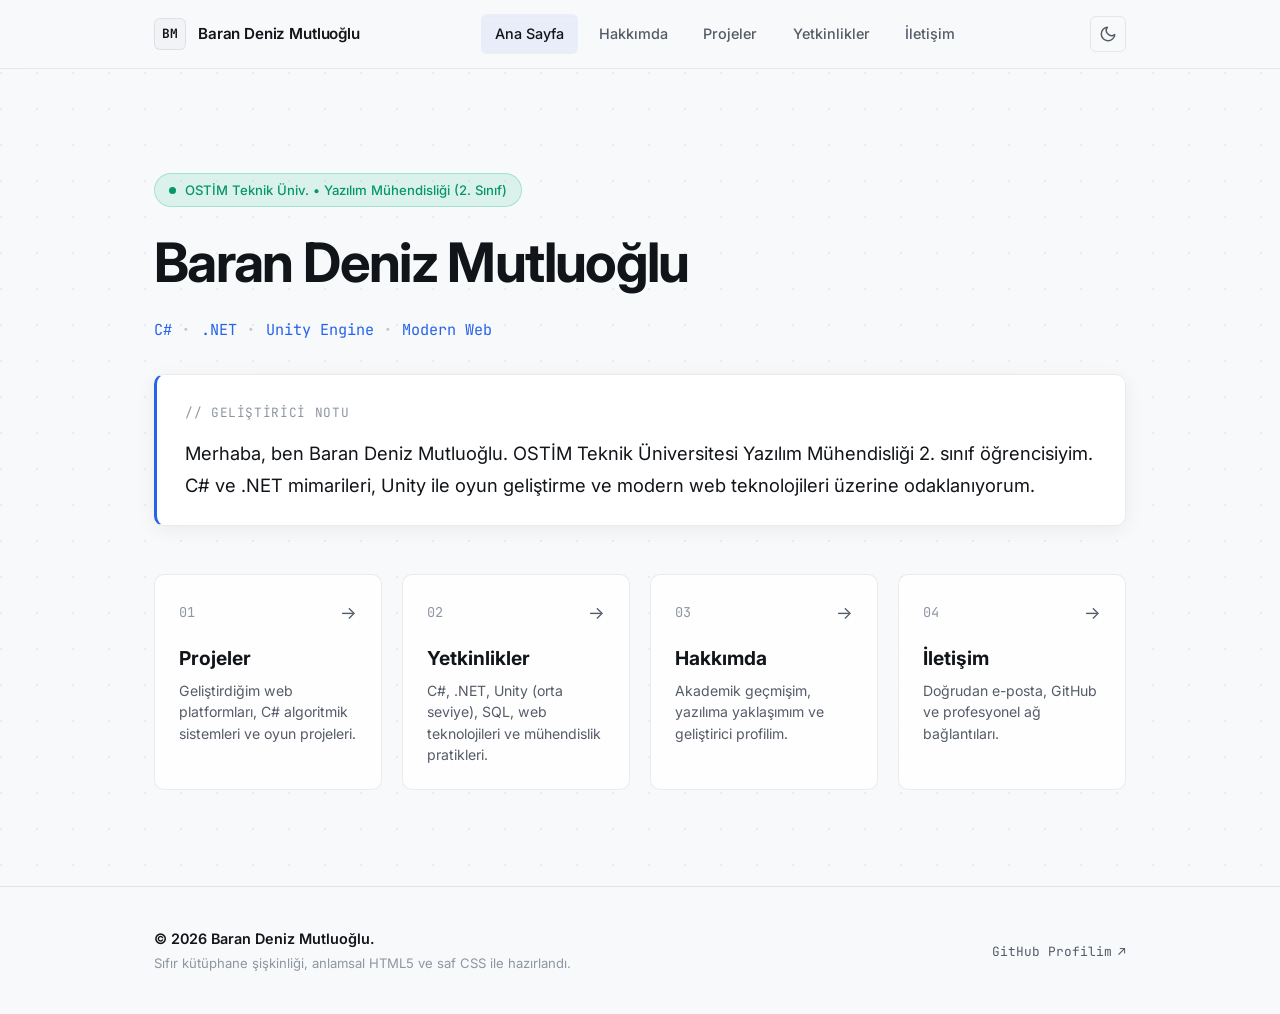
==== commit c70bba25: "feat: refactor into multi-page architecture (Home, About, Projects, Skills, Contact)" ====
--- a/index.html
+++ b/index.html
@@ -3,8 +3,8 @@
 <head>
   <meta charset="UTF-8">
   <meta name="viewport" content="width=device-width, initial-scale=1.0">
-  <title>Baran Deniz Mutluoğlu — Yazılım Geliştirici & Portfolyo</title>
-  <meta name="description" content="Baran Deniz Mutluoğlu — C#, .NET ve modern web teknolojileri odaklı yazılım geliştirici portfolyosu.">
+  <title>Baran Deniz Mutluoğlu — Yazılım Geliştirici</title>
+  <meta name="description" content="Baran Deniz Mutluoğlu — C#, .NET, Unity ve modern web teknolojileri odaklı yazılım geliştirici kişisel portfolyosu.">
   
   <!-- Fonts -->
   <link rel="preconnect" href="https://fonts.googleapis.com">
@@ -21,17 +21,18 @@
   <!-- Header / Navigation -->
   <header class="site-header">
     <div class="container nav-inner">
-      <a href="#hero" class="brand-logo" aria-label="Ana sayfa">
+      <a href="index.html" class="brand-logo" aria-label="Ana sayfa">
         <span class="brand-monogram">BM</span>
         <span class="brand-name">Baran Deniz Mutluoğlu</span>
       </a>
 
       <nav class="main-nav" aria-label="Ana Menü">
         <ul class="nav-links">
-          <li><a href="#about" class="nav-link">Hakkımda</a></li>
-          <li><a href="#projects" class="nav-link">Projeler</a></li>
-          <li><a href="#stack" class="nav-link">Teknolojiler</a></li>
-          <li><a href="#contact" class="nav-link">İletişim</a></li>
+          <li><a href="index.html" class="nav-link active">Ana Sayfa</a></li>
+          <li><a href="about.html" class="nav-link">Hakkımda</a></li>
+          <li><a href="projects.html" class="nav-link">Projeler</a></li>
+          <li><a href="skills.html" class="nav-link">Yetkinlikler</a></li>
+          <li><a href="contact.html" class="nav-link">İletişim</a></li>
         </ul>
       </nav>
 
@@ -64,473 +65,76 @@
   </header>
 
   <main>
-    <!-- Hero Section -->
-    <section id="hero" class="section hero-section">
+    <!-- Home / Hero Section -->
+    <section class="section home-hero">
       <div class="container hero-container">
         <!-- Status Indicator -->
         <div class="status-badge" role="status">
           <span class="status-dot"></span>
-          <span class="status-text">Staj & Proje Fırsatlarına Açık</span>
+          <span class="status-text">OSTİM Teknik Üniv. • Yazılım Mühendisliği (2. Sınıf)</span>
         </div>
 
         <h1 class="hero-title">
-          Performanslı mimariler ve <br class="hidden-mobile">
-          <span class="text-contrast">temiz kod odaklı</span> yazılımlar geliştiriyorum.
+          Baran Deniz Mutluoğlu
         </h1>
 
-        <p class="hero-description">
-          Merhaba, ben <strong>Baran Deniz Mutluoğlu</strong>. OSTİM Teknik Üniversitesi Yazılım Mühendisliği 2. sınıf öğrencisiyim. C#, .NET ekosistemi, Unity ile oyun geliştirme ve modern web teknolojileri üzerinde çalışıyorum. Gereksiz kütüphane şişkinliği yerine sağlam temellere, anlamsal kod yapısına ve kullanıcı deneyimine odaklanırım.
-        </p>
-
-        <div class="hero-cta-group">
-          <a href="#projects" class="btn btn-primary">
-            <span>Seçilmiş Projeler</span>
-            <svg viewBox="0 0 20 20" width="16" height="16" fill="currentColor">
-              <path fill-rule="evenodd" d="M10.293 3.293a1 1 0 011.414 0l6 6a1 1 0 010 1.414l-6 6a1 1 0 01-1.414-1.414L14.586 11H3a1 1 0 110-2h11.586l-4.293-4.293a1 1 0 010-1.414z" clip-rule="evenodd" />
-            </svg>
-          </a>
-          <a href="#contact" class="btn btn-secondary">İletişime Geç</a>
-          <button class="btn btn-ghost" id="copyEmailBtn" type="button" data-email="baran.mutluoglu@example.com">
-            <svg viewBox="0 0 24 24" width="16" height="16" fill="none" stroke="currentColor" stroke-width="2" stroke-linecap="round" stroke-linejoin="round">
-              <rect x="9" y="9" width="13" height="13" rx="2" ry="2"></rect>
-              <path d="M5 15H4a2 2 0 0 1-2-2V4a2 2 0 0 1 2-2h9a2 2 0 0 1 2 2v1"></path>
-            </svg>
-            <span class="copy-text">E-postayı Kopyala</span>
-          </button>
+        <div class="hero-subtitle-tag">
+          <span>C#</span> <span class="dot-sep">•</span>
+          <span>.NET</span> <span class="dot-sep">•</span>
+          <span>Unity Engine</span> <span class="dot-sep">•</span>
+          <span>Modern Web</span>
         </div>
 
-        <!-- Quick Meta Info -->
-        <div class="hero-meta">
-          <div class="meta-item">
-            <span class="meta-label">Eğitim</span>
-            <span class="meta-value">OSTİM Teknik Üniv. • 2. Sınıf</span>
+        <!-- Custom User Introduction Box -->
+        <div class="user-intro-card">
+          <div class="intro-card-header">
+            <span class="intro-label">// Geliştirici Notu</span>
           </div>
-          <div class="meta-divider" aria-hidden="true">/</div>
-          <div class="meta-item">
-            <span class="meta-label">Odak</span>
-            <span class="meta-value">Backend, Unity & Web</span>
-          </div>
-          <div class="meta-divider" aria-hidden="true">/</div>
-          <div class="meta-item">
-            <span class="meta-label">Temel Araçlar</span>
-            <span class="meta-value">C#, .NET, Unity, JS, SQL</span>
+          <div class="intro-card-content">
+            <!-- BURAYA KULLANICININ YAZACAĞI YAZI GELECEK -->
+            <p class="user-custom-text">
+              Merhaba, ben Baran Deniz Mutluoğlu. OSTİM Teknik Üniversitesi Yazılım Mühendisliği 2. sınıf öğrencisiyim. C# ve .NET mimarileri, Unity ile oyun geliştirme ve modern web teknolojileri üzerine odaklanıyorum.
+            </p>
           </div>
         </div>
-      </div>
-    </section>
 
-    <!-- About Section -->
-    <section id="about" class="section">
-      <div class="container">
-        <div class="section-header">
-          <span class="section-tag">// 01. Hakkımda</span>
-          <h2 class="section-title">Yazılıma yaklaşımım ve arka planım</h2>
-        </div>
+        <!-- Quick Access Page Grid -->
+        <div class="page-quick-links">
+          <a href="projects.html" class="quick-card">
+            <div class="quick-card-top">
+              <span class="quick-num">01</span>
+              <span class="quick-arrow">&#x2192;</span>
+            </div>
+            <h2 class="quick-title">Projeler</h2>
+            <p class="quick-desc">Geliştirdiğim web platformları, C# algoritmik sistemleri ve oyun projeleri.</p>
+          </a>
 
-        <div class="about-grid">
-          <div class="about-text">
-            <p>
-              Yazılım dünyasında kalıcı olan şeyin trendler değil, sağlam mühendislik prensipleri olduğuna inanıyorum. Kod yazarken yalnızca "çalışmasını" sağlamakla yetinmeyip; kodun okunabilirliği, bellek verimliliği ve bakım kolaylığı gibi faktörleri ilk satırdan itibaren gözetiyorum.
-            </p>
-            <p>
-              Akademik ve kişisel çalışmalarımda özellikle nesne yönelimli programlama (OOP), algoritmik düşünme, veri yapıları ve modern istemci/sunucu mimarileri üzerine yoğunlaşıyorum. Bir framework veya kütüphaneyi kullanmadan önce her zaman onun arkasındaki çalışma mekanizmasını anlamayı hedeflerim.
-            </p>
-            
-            <div class="principles-list">
-              <div class="principle-card">
-                <span class="principle-num">01</span>
-                <div>
-                  <h3 class="principle-title">Gereksiz Bağımlılıklardan Kaçınma</h3>
-                  <p class="principle-desc">Saf ve anlamsal çözümler üretilebildiği sürece devasa paketler yerine yalın mimariyi tercih ederim.</p>
-                </div>
-              </div>
+          <a href="skills.html" class="quick-card">
+            <div class="quick-card-top">
+              <span class="quick-num">02</span>
+              <span class="quick-arrow">&#x2192;</span>
+            </div>
+            <h2 class="quick-title">Yetkinlikler</h2>
+            <p class="quick-desc">C#, .NET, Unity (orta seviye), SQL, web teknolojileri ve mühendislik pratikleri.</p>
+          </a>
 
-              <div class="principle-card">
-                <span class="principle-num">02</span>
-                <div>
-                  <h3 class="principle-title">Şeffaf & Okunabilir Kod</h3>
-                  <p class="principle-desc">Karmaşık sözdizimleri yerine takım arkadaşlarının ve gelecekteki benim rahatça anlayabileceği net yapılar kurarım.</p>
-                </div>
-              </div>
+          <a href="about.html" class="quick-card">
+            <div class="quick-card-top">
+              <span class="quick-num">03</span>
+              <span class="quick-arrow">&#x2192;</span>
+            </div>
+            <h2 class="quick-title">Hakkımda</h2>
+            <p class="quick-desc">Akademik geçmişim, yazılıma yaklaşımım ve geliştirici profilim.</p>
+          </a>
 
-              <div class="principle-card">
-                <span class="principle-num">03</span>
-                <div>
-                  <h3 class="principle-title">Sürekli Ölçülebilir Gelişim</h3>
-                  <p class="principle-desc">Her projede yeni bir teknik zorluğu çözmeyi ve mimari kararların arkasındaki gerekçeleri belgelemeyi ilke edinirim.</p>
-                </div>
-              </div>
+          <a href="contact.html" class="quick-card">
+            <div class="quick-card-top">
+              <span class="quick-num">04</span>
+              <span class="quick-arrow">&#x2192;</span>
             </div>
-          </div>
-
-          <aside class="about-sidebar">
-            <div class="profile-card">
-              <div class="profile-card-header">
-                <div class="terminal-dots">
-                  <span></span><span></span><span></span>
-                </div>
-                <span class="terminal-title">developer_spec.json</span>
-              </div>
-              <div class="profile-card-body">
-                <pre class="code-block"><code>{
-  <span class="c-key">"name"</span>: <span class="c-val">"Baran Deniz Mutluoğlu"</span>,
-  <span class="c-key">"role"</span>: <span class="c-val">"Software Engineering Student"</span>,
-  <span class="c-key">"university"</span>: <span class="c-val">"OSTİM Teknik Üniversitesi"</span>,
-  <span class="c-key">"grade"</span>: <span class="c-val">"2. Sınıf (Sophomore)"</span>,
-  <span class="c-key">"primary_stack"</span>: [
-    <span class="c-val">"C#"</span>,
-    <span class="c-val">".NET"</span>,
-    <span class="c-val">"Unity"</span>,
-    <span class="c-val">"JavaScript"</span>,
-    <span class="c-val">"SQL"</span>
-  ],
-  <span class="c-key">"current_focus"</span>: <span class="c-val">"High-performance backends, game dev & clean interfaces"</span>,
-  <span class="c-key">"open_to"</span>: <span class="c-val">"Internships & Collaborative Projects"</span>
-}</code></pre>
-              </div>
-            </div>
-          </aside>
-        </div>
-      </div>
-    </section>
-
-    <!-- Projects Section -->
-    <section id="projects" class="section">
-      <div class="container">
-        <div class="section-header">
-          <span class="section-tag">// 02. Seçilmiş Projeler</span>
-          <h2 class="section-title">Üzerinde çalıştığım ve inşa ettiğim işler</h2>
-          <p class="section-subtitle">Pazarlama süsü yerine mimari kararlarını, çözülen problemleri ve kullanılan teknikleri içeren gerçek projeler.</p>
-        </div>
-
-        <div class="projects-list">
-          <!-- Project 1 -->
-          <article class="project-card">
-            <div class="project-content">
-              <div class="project-top">
-                <span class="project-year">2026</span>
-                <span class="project-badge">Web Platformu</span>
-              </div>
-              <h3 class="project-title">Oyun Haberleri & İçerik Platformu</h3>
-              <p class="project-summary">
-                Oyun dünyasındaki güncel gelişmeleri, filtreli inceleme sistemini ve dinamik içerik akışını barındıran, sıfır frontend kütüphanesi ile saf web teknolojileri kullanılarak geliştirilmiş responsive platform.
-              </p>
-              
-              <div class="project-highlights">
-                <h4>Öne Çıkan Mimari Çözümler:</h4>
-                <ul>
-                  <li>Vanilla JS ile modüler bileşen yönetimi ve durum (state) senkronizasyonu.</li>
-                  <li>Kategoriye ve çıkış tarihine göre istemci taraflı anlık filtreleme ve arama mimarisi.</li>
-                  <li>CSS Grid ve Flexbox ile tam responsive, yüksek performanslı sayfa yerleşimi.</li>
-                </ul>
-              </div>
-
-              <div class="project-tech-tags">
-                <span class="tag">HTML5 / Semantic</span>
-                <span class="tag">Modern CSS</span>
-                <span class="tag">Vanilla JS</span>
-                <span class="tag">Node.js</span>
-                <span class="tag">Responsive Design</span>
-              </div>
-
-              <div class="project-links">
-                <a href="#" class="btn-link" target="_blank" rel="noopener">
-                  <span>Detayları İncele</span>
-                  <svg viewBox="0 0 20 20" width="14" height="14" fill="currentColor"><path d="M11 3a1 1 0 100 2h2.586l-6.293 6.293a1 1 0 101.414 1.414L15 6.414V9a1 1 0 102 0V4a1 1 0 00-1-1h-5z"></path><path d="M5 5a2 2 0 00-2 2v8a2 2 0 002 2h8a2 2 0 002-2v-3a1 1 0 10-2 0v3H5V7h3a1 1 0 000-2H5z"></path></svg>
-                </a>
-                <a href="#" class="btn-link muted" target="_blank" rel="noopener">
-                  <span>GitHub</span>
-                  <svg viewBox="0 0 24 24" width="14" height="14" fill="currentColor"><path d="M12 0C5.37 0 0 5.37 0 12c0 5.31 3.435 9.795 8.205 11.385.6.105.825-.255.825-.57 0-.285-.015-1.23-.015-2.235-3.015.555-3.795-.735-4.035-1.41-.135-.345-.72-1.41-1.23-1.695-.42-.225-1.02-.78-.015-.795.945-.015 1.62.87 1.845 1.23 1.08 1.815 2.805 1.305 3.495.99.105-.78.42-1.305.765-1.605-2.67-.3-5.46-1.335-5.46-5.925 0-1.305.465-2.385 1.23-3.225-.12-.3-.54-1.53.12-3.18 0 0 1.005-.315 3.3 1.23.96-.27 1.98-.405 3-.405s2.04.135 3 .405c2.295-1.56 3.3-1.23 3.3-1.23.66 1.65.24 2.88.12 3.18.765.84 1.23 1.905 1.23 3.225 0 4.605-2.805 5.625-5.475 5.925.435.375.81 1.095.81 2.22 0 1.605-.015 2.895-.015 3.3 0 .315.225.69.825.57A12.02 12.02 0 0024 12c0-6.63-5.37-12-12-12z"/></svg>
-                </a>
-              </div>
-            </div>
-
-            <div class="project-visual">
-              <div class="mockup-frame">
-                <div class="mockup-bar">
-                  <span class="dot"></span><span class="dot"></span><span class="dot"></span>
-                  <span class="mockup-url">localhost:3000/games</span>
-                </div>
-                <div class="mockup-content mockup-web-preview">
-                  <div class="preview-header">
-                    <span class="preview-chip">Oyun Haberleri</span>
-                    <span class="preview-date">Canlı Akış</span>
-                  </div>
-                  <div class="preview-cards">
-                    <div class="preview-mini-card">
-                      <div class="mini-tag">İnceleme</div>
-                      <div class="mini-title">Yeni Nesil RPG Dinamikleri</div>
-                    </div>
-                    <div class="preview-mini-card">
-                      <div class="mini-tag">Duyuru</div>
-                      <div class="mini-title">Unreal Engine 5.4 Güncellemesi</div>
-                    </div>
-                  </div>
-                </div>
-              </div>
-            </div>
-          </article>
-
-          <!-- Project 2 -->
-          <article class="project-card">
-            <div class="project-content">
-              <div class="project-top">
-                <span class="project-year">2026</span>
-                <span class="project-badge">C# / Algoritma</span>
-              </div>
-              <h3 class="project-title">C# Algoritmik Konsol & Veri İşleme Paketi</h3>
-              <p class="project-summary">
-                Önceden tanımlı kütüphane sıralamaları ve koleksiyon kısayolları kullanılmadan; saf döngü, işaretçi simülasyonu ve geçici değişken mantıklarıyla inşa edilmiş algoritmik hesaplama ve veri modelleme paketi.
-              </p>
-              
-              <div class="project-highlights">
-                <h4>Öne Çıkan Mimari Çözümler:</h4>
-                <ul>
-                  <li>Dizi metotlarına başvurmadan <code>temp</code> değişkenleri ve koşullu mantıkla asgari bellek kullanımı.</li>
-                  <li>Dinamik kullanıcı girdisi doğrulama ve veri tutarlılık kontrolleri (-1 stop flag mekanizması).</li>
-                  <li>İki boyutlu koordinat matrisleri üzerinde alternatif simge desenleri oluşturma.</li>
-                </ul>
-              </div>
-
-              <div class="project-tech-tags">
-                <span class="tag">C#</span>
-                <span class="tag">.NET 10</span>
-                <span class="tag">Algoritmalar</span>
-                <span class="tag">Veri Doğrulama</span>
-                <span class="tag">Konsol Mimarisi</span>
-              </div>
-
-              <div class="project-links">
-                <a href="#" class="btn-link" target="_blank" rel="noopener">
-                  <span>Modülleri İncele</span>
-                  <svg viewBox="0 0 20 20" width="14" height="14" fill="currentColor"><path d="M11 3a1 1 0 100 2h2.586l-6.293 6.293a1 1 0 101.414 1.414L15 6.414V9a1 1 0 102 0V4a1 1 0 00-1-1h-5z"></path><path d="M5 5a2 2 0 00-2 2v8a2 2 0 002 2h8a2 2 0 002-2v-3a1 1 0 10-2 0v3H5V7h3a1 1 0 000-2H5z"></path></svg>
-                </a>
-                <a href="#" class="btn-link muted" target="_blank" rel="noopener">
-                  <span>GitHub</span>
-                  <svg viewBox="0 0 24 24" width="14" height="14" fill="currentColor"><path d="M12 0C5.37 0 0 5.37 0 12c0 5.31 3.435 9.795 8.205 11.385.6.105.825-.255.825-.57 0-.285-.015-1.23-.015-2.235-3.015.555-3.795-.735-4.035-1.41-.135-.345-.72-1.41-1.23-1.695-.42-.225-1.02-.78-.015-.795.945-.015 1.62.87 1.845 1.23 1.08 1.815 2.805 1.305 3.495.99.105-.78.42-1.305.765-1.605-2.67-.3-5.46-1.335-5.46-5.925 0-1.305.465-2.385 1.23-3.225-.12-.3-.54-1.53.12-3.18 0 0 1.005-.315 3.3 1.23.96-.27 1.98-.405 3-.405s2.04.135 3 .405c2.295-1.56 3.3-1.23 3.3-1.23.66 1.65.24 2.88.12 3.18.765.84 1.23 1.905 1.23 3.225 0 4.605-2.805 5.625-5.475 5.925.435.375.81 1.095.81 2.22 0 1.605-.015 2.895-.015 3.3 0 .315.225.69.825.57A12.02 12.02 0 0024 12c0-6.63-5.37-12-12-12z"/></svg>
-                </a>
-              </div>
-            </div>
-
-            <div class="project-visual">
-              <div class="mockup-frame">
-                <div class="mockup-bar">
-                  <span class="dot"></span><span class="dot"></span><span class="dot"></span>
-                  <span class="mockup-url">dotnet run --project Q1</span>
-                </div>
-                <div class="mockup-content mockup-terminal-preview">
-                  <div class="terminal-line"><span class="t-prompt">$</span> dotnet run</div>
-                  <div class="terminal-line t-out">Enter exam scores (enter -1 to stop):</div>
-                  <div class="terminal-line t-in">&gt; 85, 92, 45, 78, -1</div>
-                  <div class="terminal-line t-res">=== Exam Score Summary ===</div>
-                  <div class="terminal-line t-res">Total Valid: 4 | Passed: 3 | Avg: 75.00</div>
-                  <div class="terminal-line t-prompt">$ <span class="cursor-blink">_</span></div>
-                </div>
-              </div>
-            </div>
-          </article>
-
-          <!-- Project 3 -->
-          <article class="project-card">
-            <div class="project-content">
-              <div class="project-top">
-                <span class="project-year">2026</span>
-                <span class="project-badge">Arayüz & Tasarım Sistemi</span>
-              </div>
-              <h3 class="project-title">Hafif Siklet Kişisel Portfolyo Sistemi</h3>
-              <p class="project-summary">
-                Harici CSS kütüphaneleri veya JavaScript framework yükü olmadan; CSS Custom Properties, anlamsal HTML5 ve modern erişilebilirlik (A11y) standartlarıyla sıfırdan inşa edilmiş minimalist web portfolyosu.
-              </p>
-              
-              <div class="project-highlights">
-                <h4>Öne Çıkan Mimari Çözümler:</h4>
-                <ul>
-                  <li>100/100 Lighthouse hedefli, sıfır kütüphane şişkinliği ve hızlı ilk bayt süresi (TTFB).</li>
-                  <li>Kullanıcının sistem tercihini (Dark/Light) dinleyen ve <code>localStorage</code> ile saklanan tema motoru.</li>
-                  <li>Akıcı tipografi (fluid typography) ile her ekran genişliğine kusursuz uyum.</li>
-                </ul>
-              </div>
-
-              <div class="project-tech-tags">
-                <span class="tag">HTML5</span>
-                <span class="tag">Vanilla CSS</span>
-                <span class="tag">Modern JS</span>
-                <span class="tag">Erişilebilirlik (A11y)</span>
-                <span class="tag">Performans</span>
-              </div>
-
-              <div class="project-links">
-                <a href="#hero" class="btn-link">
-                  <span>Sayfayı Deneyimle</span>
-                  <svg viewBox="0 0 20 20" width="14" height="14" fill="currentColor"><path fill-rule="evenodd" d="M14.707 12.707a1 1 0 01-1.414 0L10 9.414l-3.293 3.293a1 1 0 01-1.414-1.414l4-4a1 1 0 011.414 0l4 4a1 1 0 010 1.414z" clip-rule="evenodd" /></svg>
-                </a>
-              </div>
-            </div>
-
-            <div class="project-visual">
-              <div class="mockup-frame">
-                <div class="mockup-bar">
-                  <span class="dot"></span><span class="dot"></span><span class="dot"></span>
-                  <span class="mockup-url">lighthouse-audit.report</span>
-                </div>
-                <div class="mockup-content mockup-scores-preview">
-                  <div class="score-circle">
-                    <span class="score-val">100</span>
-                    <span class="score-lbl">Performans</span>
-                  </div>
-                  <div class="score-circle">
-                    <span class="score-val">100</span>
-                    <span class="score-lbl">Erişilebilirlik</span>
-                  </div>
-                  <div class="score-circle">
-                    <span class="score-val">100</span>
-                    <span class="score-lbl">SEO</span>
-                  </div>
-                </div>
-              </div>
-            </div>
-          </article>
-        </div>
-      </div>
-    </section>
-
-    <!-- Technical Stack & Methodology -->
-    <section id="stack" class="section">
-      <div class="container">
-        <div class="section-header">
-          <span class="section-tag">// 03. Teknolojiler & Yetkinlikler</span>
-          <h2 class="section-title">Kullandığım araçlar ve teknik çalışma alanı</h2>
-          <p class="section-subtitle">Yapay yüzdelik çubukları yerine gerçek hayatta kullandığım ve uzmanlaşmaya devam ettiğim teknolojiler.</p>
-        </div>
-
-        <div class="stack-grid">
-          <div class="stack-category">
-            <div class="category-header">
-              <span class="cat-icon">&#x203A;</span>
-              <h3 class="cat-title">Programlama Dilleri & Çekirdek</h3>
-            </div>
-            <ul class="stack-items">
-              <li class="stack-item">
-                <div class="item-name">C#</div>
-                <div class="item-desc">OOP, Unity script mimarisi, .NET ekosistemi, LINQ, bellek yönetimi ve algoritmalar.</div>
-              </li>
-              <li class="stack-item">
-                <div class="item-name">JavaScript (ES6+)</div>
-                <div class="item-desc">Asenkron programlama, DOM manipülasyonu, modüler yapı.</div>
-              </li>
-              <li class="stack-item">
-                <div class="item-name">SQL</div>
-                <div class="item-desc">İlişkisel veritabanı modelleme, sorgu optimizasyonu, CRUD.</div>
-              </li>
-              <li class="stack-item">
-                <div class="item-name">HTML5 & CSS3</div>
-                <div class="item-desc">Semantik etiketler, modern yerleşimler (Grid/Flexbox), fluid UI.</div>
-              </li>
-            </ul>
-          </div>
-
-          <div class="stack-category">
-            <div class="category-header">
-              <span class="cat-icon">&#x203A;</span>
-              <h3 class="cat-title">Platformlar & Çatılar</h3>
-            </div>
-            <ul class="stack-items">
-              <li class="stack-item">
-                <div class="item-name">Unity Engine (Orta Seviye)</div>
-                <div class="item-desc">C# tabanlı 2D/3D oyun mekanikleri, fizik sistemleri, sahne optimizasyonu ve UI tasarımı.</div>
-              </li>
-              <li class="stack-item">
-                <div class="item-name">.NET & .NET Core</div>
-                <div class="item-desc">Konsol araçları, ASP.NET Core Web API temelleri.</div>
-              </li>
-              <li class="stack-item">
-                <div class="item-name">Node.js</div>
-                <div class="item-desc">İstemci/sunucu mimarisi, REST servisleri, paket ekosistemi.</div>
-              </li>
-              <li class="stack-item">
-                <div class="item-name">Git & Versiyon Kontrol</div>
-                <div class="item-desc">Branching modelleri, commit disiplini, GitHub iş akışları.</div>
-              </li>
-              <li class="stack-item">
-                <div class="item-name">Geliştirme Araçları</div>
-                <div class="item-desc">Visual Studio, VS Code, PowerShell & Bash terminal hakimiyeti.</div>
-              </li>
-            </ul>
-          </div>
-
-          <div class="stack-category">
-            <div class="category-header">
-              <span class="cat-icon">&#x203A;</span>
-              <h3 class="cat-title">Mühendislik Pratikleri</h3>
-            </div>
-            <ul class="stack-items">
-              <li class="stack-item">
-                <div class="item-name">Temiz Kod (Clean Code)</div>
-                <div class="item-desc">Kendini açıklayan isimlendirmeler ve tek sorumluluk prensibi.</div>
-              </li>
-              <li class="stack-item">
-                <div class="item-name">Hata Yönetimi & Dayanıklılık</div>
-                <div class="item-desc">Beklenmeyen kullanıcı girdilerine ve uç durumlara karşı defansif kodlama.</div>
-              </li>
-              <li class="stack-item">
-                <div class="item-name">Yalınlık İlkesi (YAGNI & KISS)</div>
-                <div class="item-desc">İhtiyaç duyulmayan aşırı karmaşık soyutlamalardan kaçınma.</div>
-              </li>
-              <li class="stack-item">
-                <div class="item-name">Erişilebilirlik & Uyumluluk</div>
-                <div class="item-desc">Klavyeyle gezinilebilirlik, kontrast standartları ve hızlı yüklenme.</div>
-              </li>
-            </ul>
-          </div>
-        </div>
-      </div>
-    </section>
-
-    <!-- Contact Section -->
-    <section id="contact" class="section">
-      <div class="container contact-container">
-        <div class="contact-box">
-          <div class="contact-header">
-            <span class="section-tag">// 04. İletişim</span>
-            <h2 class="contact-title">Birlikte yeni bir şeyler inşa edelim.</h2>
-            <p class="contact-desc">
-              Projeler, staj olanakları veya sadece yazılım mimarileri üzerine sohbet etmek için bana her zaman doğrudan ulaşabilirsin.
-            </p>
-          </div>
-
-          <div class="contact-methods">
-            <a href="mailto:barandenizmutluoglu@gmail.com" class="contact-card primary-contact">
-              <div class="contact-icon-wrapper">
-                <svg viewBox="0 0 24 24" width="22" height="22" fill="none" stroke="currentColor" stroke-width="2" stroke-linecap="round" stroke-linejoin="round">
-                  <path d="M4 4h16c1.1 0 2 .9 2 2v12c0 1.1-.9 2-2 2H4c-1.1 0-2-.9-2-2V6c0-1.1.9-2 2-2z"></path>
-                  <polyline points="22,6 12,13 2,6"></polyline>
-                </svg>
-              </div>
-              <div class="contact-detail">
-                <span class="contact-label">Doğrudan E-posta</span>
-                <span class="contact-address">barandenizmutluoglu@gmail.com</span>
-              </div>
-              <span class="contact-arrow">&#x2192;</span>
-            </a>
-
-            <div class="social-links-grid">
-              <a href="https://github.com/2f7fjrk4sw-prog" target="_blank" rel="noopener" class="social-card">
-                <svg viewBox="0 0 24 24" width="20" height="20" fill="currentColor">
-                  <path d="M12 0C5.37 0 0 5.37 0 12c0 5.31 3.435 9.795 8.205 11.385.6.105.825-.255.825-.57 0-.285-.015-1.23-.015-2.235-3.015.555-3.795-.735-4.035-1.41-.135-.345-.72-1.41-1.23-1.695-.42-.225-1.02-.78-.015-.795.945-.015 1.62.87 1.845 1.23 1.08 1.815 2.805 1.305 3.495.99.105-.78.42-1.305.765-1.605-2.67-.3-5.46-1.335-5.46-5.925 0-1.305.465-2.385 1.23-3.225-.12-.3-.54-1.53.12-3.18 0 0 1.005-.315 3.3 1.23.96-.27 1.98-.405 3-.405s2.04.135 3 .405c2.295-1.56 3.3-1.23 3.3-1.23.66 1.65.24 2.88.12 3.18.765.84 1.23 1.905 1.23 3.225 0 4.605-2.805 5.625-5.475 5.925.435.375.81 1.095.81 2.22 0 1.605-.015 2.895-.015 3.3 0 .315.225.69.825.57A12.02 12.02 0 0024 12c0-6.63-5.37-12-12-12z"/>
-                </svg>
-                <span>GitHub Profilim</span>
-                <span class="external-icon">&#x2197;</span>
-              </a>
-
-              <a href="https://linkedin.com" target="_blank" rel="noopener" class="social-card">
-                <svg viewBox="0 0 24 24" width="20" height="20" fill="currentColor">
-                  <path d="M19 0h-14c-2.761 0-5 2.239-5 5v14c0 2.761 2.239 5 5 5h14c2.762 0 5-2.239 5-5v-14c0-2.761-2.238-5-5-5zm-11 19h-3v-11h3v11zm-1.5-12.268c-.966 0-1.75-.79-1.75-1.764s.784-1.764 1.75-1.764 1.75.79 1.75 1.764-.783 1.764-1.75 1.764zm13.5 12.268h-3v-5.604c0-3.368-4-3.113-4 0v5.604h-3v-11h3v1.765c1.396-2.586 7-2.777 7 2.476v6.759z"/>
-                </svg>
-                <span>LinkedIn Ağım</span>
-                <span class="external-icon">&#x2197;</span>
-              </a>
-            </div>
-          </div>
+            <h2 class="quick-title">İletişim</h2>
+            <p class="quick-desc">Doğrudan e-posta, GitHub ve profesyonel ağ bağlantıları.</p>
+          </a>
         </div>
       </div>
     </section>
@@ -540,28 +144,19 @@
   <footer class="site-footer">
     <div class="container footer-inner">
       <div class="footer-left">
-        <p class="footer-copy">
-          &copy; 2026 Baran Deniz Mutluoğlu.
-        </p>
-        <p class="footer-subtext">
-          Sıfır kütüphane şişkinliği, anlamsal HTML5 ve saf CSS ile el işçiliğiyle hazırlandı.
-        </p>
+        <p class="footer-copy">&copy; 2026 Baran Deniz Mutluoğlu.</p>
+        <p class="footer-subtext">Sıfır kütüphane şişkinliği, anlamsal HTML5 ve saf CSS ile hazırlandı.</p>
       </div>
 
       <div class="footer-right">
-        <a href="#hero" class="back-to-top" aria-label="Sayfanın başına dön">
-          <span>Başa Dön</span>
-          <svg viewBox="0 0 20 20" width="14" height="14" fill="currentColor">
-            <path fill-rule="evenodd" d="M14.707 12.707a1 1 0 01-1.414 0L10 9.414l-3.293 3.293a1 1 0 01-1.414-1.414l4-4a1 1 0 011.414 0l4 4a1 1 0 010 1.414z" clip-rule="evenodd" />
-          </svg>
+        <a href="https://github.com/2f7fjrk4sw-prog" target="_blank" rel="noopener" class="back-to-top">
+          <span>GitHub Profilim</span>
+          <span class="external-icon">&#x2197;</span>
         </a>
       </div>
     </div>
   </footer>
 
-  <!-- Toast Notification (for copy events) -->
-  <div id="toast" class="toast" role="alert" aria-live="polite">E-posta adresi panoya kopyalandı!</div>
-
   <script src="script.js"></script>
 </body>
 </html>
--- a/style.css
+++ b/style.css
@@ -1209,3 +1209,170 @@
     display: none;
   }
 }
+
+
+/* --------------------------------------------------------------------------
+   Multi-Page Specific Components
+   -------------------------------------------------------------------------- */
+.home-hero {
+  padding-top: calc(var(--space-2xl) + 0.5rem);
+  padding-bottom: var(--space-2xl);
+}
+
+.hero-subtitle-tag {
+  display: flex;
+  align-items: center;
+  flex-wrap: wrap;
+  gap: 0.65rem;
+  font-family: var(--font-mono);
+  font-size: 0.95rem;
+  color: var(--accent);
+  margin-bottom: 2rem;
+}
+
+.hero-subtitle-tag .dot-sep {
+  color: var(--border-color-hover);
+  font-size: 0.8rem;
+}
+
+.user-intro-card {
+  width: 100%;
+  background: var(--bg-surface);
+  border: 1px solid var(--border-color);
+  border-left: 3px solid var(--accent);
+  border-radius: var(--radius-md);
+  padding: 1.5rem 1.75rem;
+  margin-bottom: 3rem;
+  box-shadow: var(--shadow-subtle);
+}
+
+.intro-card-header {
+  margin-bottom: 0.75rem;
+}
+
+.intro-label {
+  font-family: var(--font-mono);
+  font-size: 0.8rem;
+  color: var(--text-faint);
+  letter-spacing: 0.05em;
+  text-transform: uppercase;
+}
+
+.user-custom-text {
+  font-size: 1.15rem;
+  line-height: 1.75;
+  color: var(--text-main);
+}
+
+/* Quick Page Navigation Cards */
+.page-quick-links {
+  display: grid;
+  grid-template-columns: repeat(auto-fit, minmax(220px, 1fr));
+  gap: 1.25rem;
+  width: 100%;
+}
+
+.quick-card {
+  display: flex;
+  flex-direction: column;
+  padding: 1.5rem;
+  background: var(--bg-card);
+  border: 1px solid var(--border-color);
+  border-radius: var(--radius-md);
+  text-decoration: none;
+  transition: all var(--transition-fast);
+}
+
+.quick-card:hover {
+  border-color: var(--accent);
+  background: var(--bg-surface-elevated);
+  transform: translateY(-2px);
+}
+
+.quick-card-top {
+  display: flex;
+  align-items: center;
+  justify-content: space-between;
+  margin-bottom: 1rem;
+}
+
+.quick-num {
+  font-family: var(--font-mono);
+  font-size: 0.85rem;
+  color: var(--text-faint);
+}
+
+.quick-arrow {
+  color: var(--text-muted);
+  font-size: 1.1rem;
+  transition: transform var(--transition-fast), color var(--transition-fast);
+}
+
+.quick-card:hover .quick-arrow {
+  transform: translateX(4px);
+  color: var(--accent);
+}
+
+.quick-title {
+  font-size: 1.2rem;
+  font-weight: 700;
+  color: var(--text-main);
+  margin-bottom: 0.4rem;
+}
+
+.quick-desc {
+  font-size: 0.88rem;
+  color: var(--text-muted);
+  line-height: 1.5;
+}
+
+/* Sidebar Box in About */
+.sidebar-box {
+  background: var(--bg-surface);
+  border: 1px solid var(--border-color);
+  border-radius: var(--radius-md);
+  padding: 1.25rem;
+  margin-top: 1.25rem;
+}
+
+.sidebar-box-title {
+  font-size: 0.95rem;
+  font-weight: 600;
+  color: var(--text-main);
+  margin-bottom: 0.85rem;
+  padding-bottom: 0.5rem;
+  border-bottom: 1px solid var(--border-color);
+}
+
+.timeline-simple {
+  display: flex;
+  flex-direction: column;
+  gap: 0.75rem;
+}
+
+.timeline-item {
+  display: flex;
+  flex-direction: column;
+  gap: 0.2rem;
+}
+
+.t-year {
+  font-family: var(--font-mono);
+  font-size: 0.75rem;
+  color: var(--accent);
+}
+
+.t-title {
+  font-size: 0.92rem;
+  font-weight: 600;
+  color: var(--text-main);
+}
+
+.t-sub {
+  font-size: 0.82rem;
+  color: var(--text-muted);
+}
+
+.contact-quick-actions {
+  margin-bottom: 0.5rem;
+}
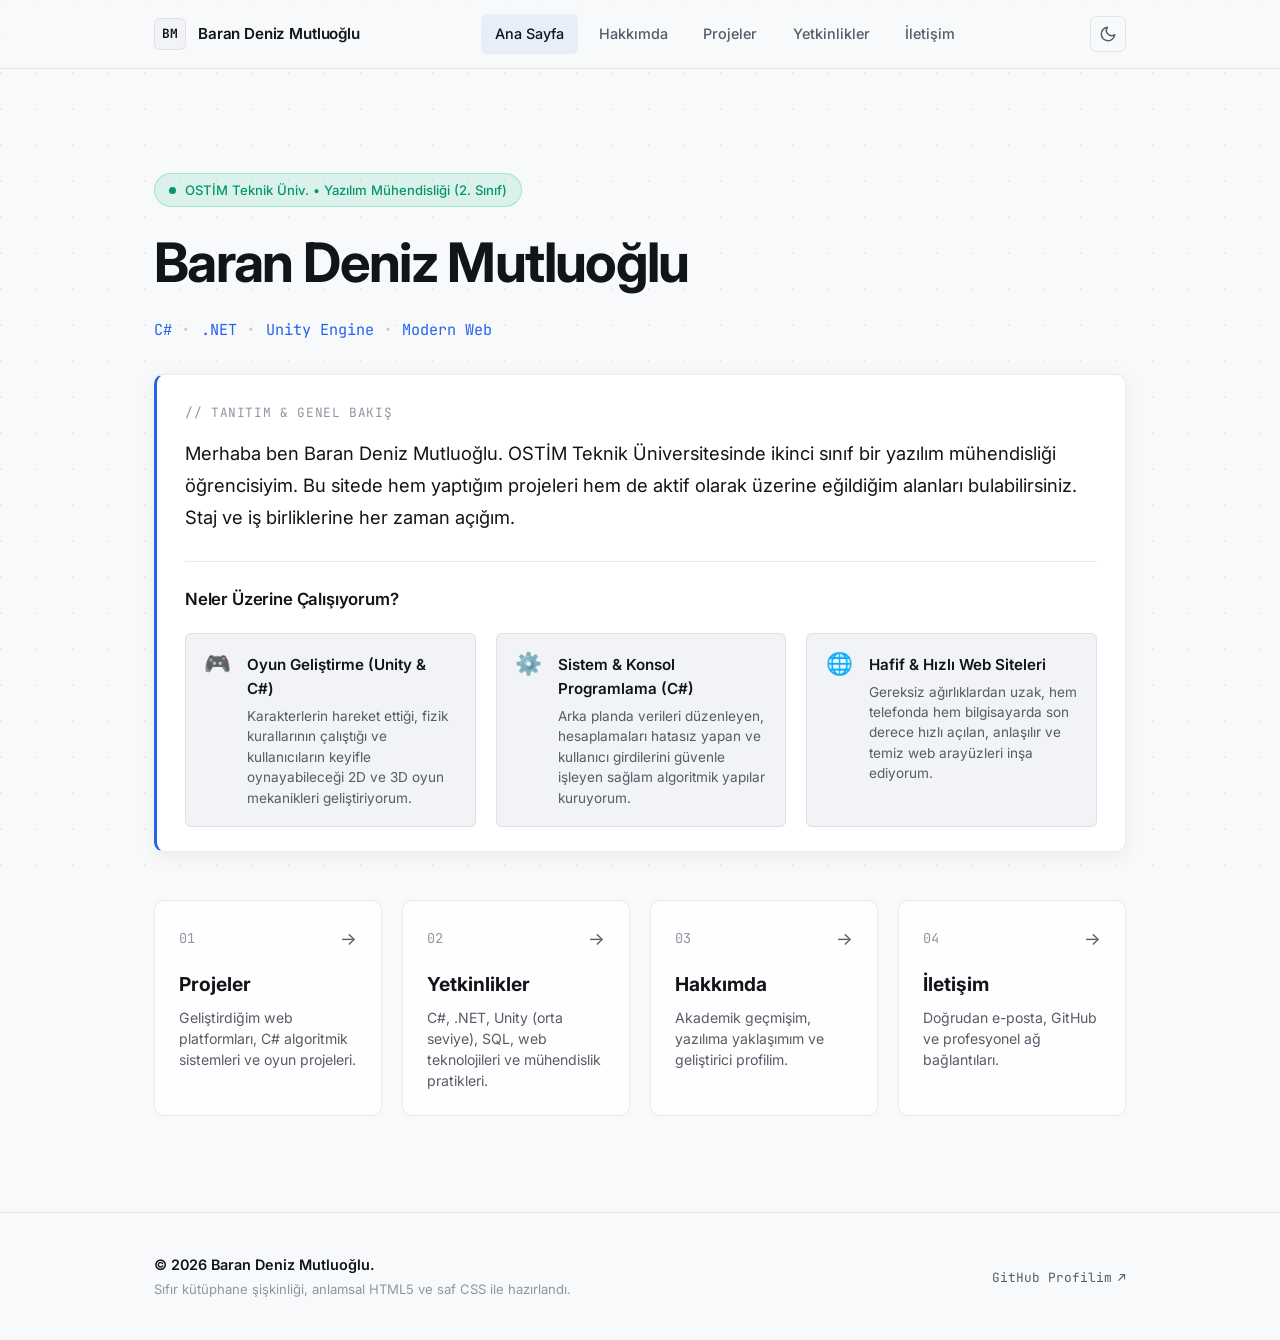
==== commit e7d384c9: "feat: add author introductory text and accessible work breakdown to home page" ====
--- a/index.html
+++ b/index.html
@@ -88,13 +88,47 @@
         <!-- Custom User Introduction Box -->
         <div class="user-intro-card">
           <div class="intro-card-header">
-            <span class="intro-label">// Geliştirici Notu</span>
+            <span class="intro-label">// Tanıtım & Genel Bakış</span>
           </div>
           <div class="intro-card-content">
-            <!-- BURAYA KULLANICININ YAZACAĞI YAZI GELECEK -->
             <p class="user-custom-text">
-              Merhaba, ben Baran Deniz Mutluoğlu. OSTİM Teknik Üniversitesi Yazılım Mühendisliği 2. sınıf öğrencisiyim. C# ve .NET mimarileri, Unity ile oyun geliştirme ve modern web teknolojileri üzerine odaklanıyorum.
+              Merhaba ben Baran Deniz Mutluoğlu. OSTİM Teknik Üniversitesinde ikinci sınıf bir yazılım mühendisliği öğrencisiyim. Bu sitede hem yaptığım projeleri hem de aktif olarak üzerine eğildiğim alanları bulabilirsiniz. Staj ve iş birliklerine her zaman açığım.
             </p>
+
+            <div class="intro-work-summary">
+              <h2 class="work-summary-title">Neler Üzerine Çalışıyorum?</h2>
+              <div class="work-summary-grid">
+                <div class="work-item">
+                  <span class="work-icon">🎮</span>
+                  <div>
+                    <h3 class="work-item-title">Oyun Geliştirme (Unity & C#)</h3>
+                    <p class="work-item-desc">
+                      Karakterlerin hareket ettiği, fizik kurallarının çalıştığı ve kullanıcıların keyifle oynayabileceği 2D ve 3D oyun mekanikleri geliştiriyorum.
+                    </p>
+                  </div>
+                </div>
+
+                <div class="work-item">
+                  <span class="work-icon">⚙️</span>
+                  <div>
+                    <h3 class="work-item-title">Sistem & Konsol Programlama (C#)</h3>
+                    <p class="work-item-desc">
+                      Arka planda verileri düzenleyen, hesaplamaları hatasız yapan ve kullanıcı girdilerini güvenle işleyen sağlam algoritmik yapılar kuruyorum.
+                    </p>
+                  </div>
+                </div>
+
+                <div class="work-item">
+                  <span class="work-icon">🌐</span>
+                  <div>
+                    <h3 class="work-item-title">Hafif & Hızlı Web Siteleri</h3>
+                    <p class="work-item-desc">
+                      Gereksiz ağırlıklardan uzak, hem telefonda hem bilgisayarda son derece hızlı açılan, anlaşılır ve temiz web arayüzleri inşa ediyorum.
+                    </p>
+                  </div>
+                </div>
+              </div>
+            </div>
           </div>
         </div>
 
--- a/style.css
+++ b/style.css
@@ -1376,3 +1376,58 @@
 .contact-quick-actions {
   margin-bottom: 0.5rem;
 }
+
+/* Human-readable Work Summary Grid on Home Page */
+.intro-work-summary {
+  margin-top: 1.75rem;
+  padding-top: 1.5rem;
+  border-top: 1px solid var(--border-color);
+}
+
+.work-summary-title {
+  font-size: 1.05rem;
+  font-weight: 600;
+  color: var(--text-main);
+  margin-bottom: 1.25rem;
+  letter-spacing: -0.01em;
+}
+
+.work-summary-grid {
+  display: grid;
+  grid-template-columns: repeat(auto-fit, minmax(240px, 1fr));
+  gap: 1.25rem;
+}
+
+.work-item {
+  display: flex;
+  gap: 1rem;
+  padding: 1.15rem;
+  background: var(--bg-surface-elevated);
+  border: 1px solid var(--border-color);
+  border-radius: var(--radius-sm);
+  transition: border-color var(--transition-fast), transform var(--transition-fast);
+}
+
+.work-item:hover {
+  border-color: var(--border-color-hover);
+  transform: translateY(-1px);
+}
+
+.work-icon {
+  font-size: 1.35rem;
+  line-height: 1;
+}
+
+.work-item-title {
+  font-size: 0.95rem;
+  font-weight: 600;
+  color: var(--text-main);
+  margin-bottom: 0.3rem;
+}
+
+.work-item-desc {
+  font-size: 0.85rem;
+  color: var(--text-muted);
+  line-height: 1.5;
+  margin-bottom: 0 !important;
+}
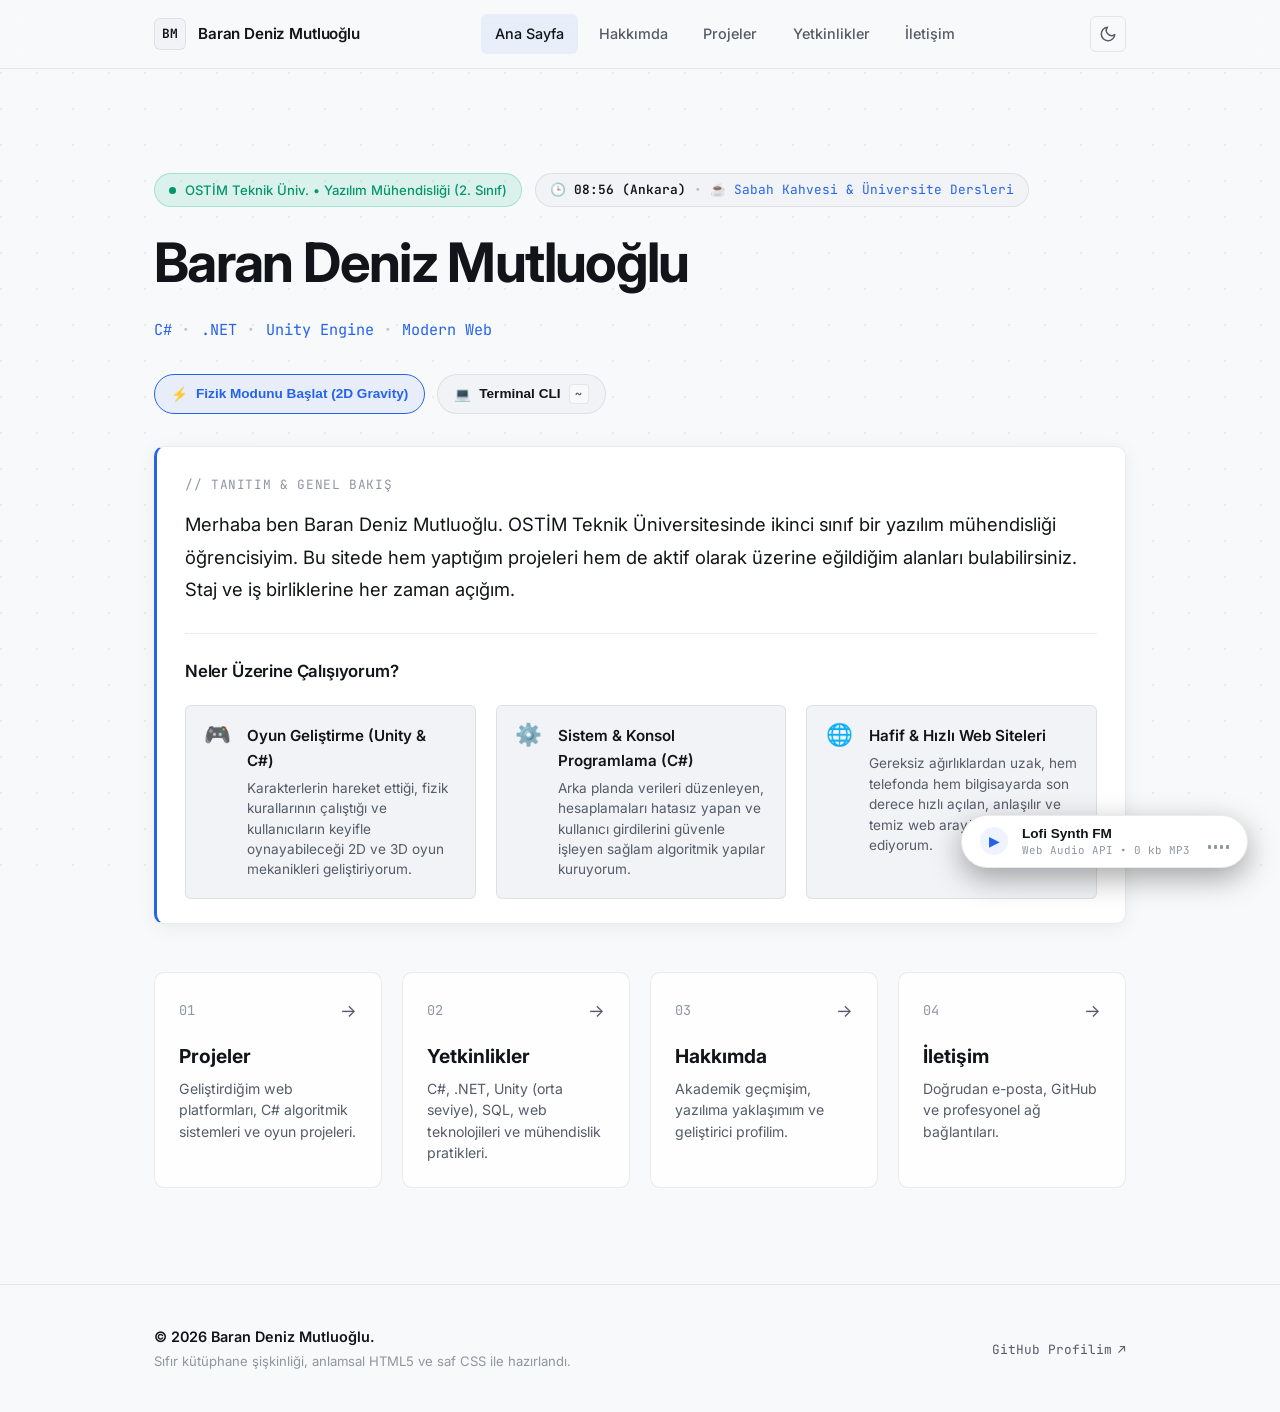
==== commit 36caf2e4: "feat: implement Lofi Web Audio Synth, 2D Gravity Physics, Terminal CLI with Konami Code, and Live An" ====
--- a/index.html
+++ b/index.html
@@ -68,10 +68,19 @@
     <!-- Home / Hero Section -->
     <section class="section home-hero">
       <div class="container hero-container">
-        <!-- Status Indicator -->
-        <div class="status-badge" role="status">
-          <span class="status-dot"></span>
-          <span class="status-text">OSTİM Teknik Üniv. • Yazılım Mühendisliği (2. Sınıf)</span>
+        <!-- Status Indicator & Live Time -->
+        <div class="hero-status-row">
+          <div class="status-badge" role="status">
+            <span class="status-dot"></span>
+            <span class="status-text">OSTİM Teknik Üniv. • Yazılım Mühendisliği (2. Sınıf)</span>
+          </div>
+
+          <div class="live-activity-badge" id="liveActivityBadge" title="Baran'ın saat dilimi ve güncel aktivitesi">
+            <span class="live-clock-icon">🕒</span>
+            <span class="live-time" id="liveTimeText">--:--</span>
+            <span class="live-sep">•</span>
+            <span class="live-status-text" id="liveActivityText">Yükleniyor...</span>
+          </div>
         </div>
 
         <h1 class="hero-title">
@@ -83,6 +92,20 @@
           <span>.NET</span> <span class="dot-sep">•</span>
           <span>Unity Engine</span> <span class="dot-sep">•</span>
           <span>Modern Web</span>
+        </div>
+
+        <!-- Interactive Playground Action Pills -->
+        <div class="hero-actions-bar">
+          <button id="gravityToggleBtn" class="feature-pill-btn" type="button" title="Yerçekimi ve 2D oyun fiziği simülasyonunu başlat">
+            <span class="pill-icon">⚡</span>
+            <span>Fizik Modunu Başlat (2D Gravity)</span>
+          </button>
+          
+          <button id="openTerminalBtn" class="feature-pill-btn ghost" type="button" title="Terminal konsolunu aç (veya klavyeden ~ tuşuna bas)">
+            <span class="pill-icon">💻</span>
+            <span>Terminal CLI</span>
+            <span class="kbd-hint">~</span>
+          </button>
         </div>
 
         <!-- Custom User Introduction Box -->
@@ -191,6 +214,70 @@
     </div>
   </footer>
 
+  <!-- Floating Lofi Synthesizer Widget (Feature 1) -->
+  <aside class="lofi-player-widget" id="lofiWidget" aria-label="Lofi Müzik Çalar">
+    <button id="lofiToggleBtn" class="lofi-main-btn" type="button" aria-label="Lofi Müziği Başlat/Durdur" title="Web Audio API Lofi Synthesizer">
+      <div class="lofi-icon-box">
+        <span class="lofi-play-icon">▶</span>
+        <span class="lofi-pause-icon">⏸</span>
+      </div>
+      <div class="lofi-info">
+        <span class="lofi-title">Lofi Synth FM</span>
+        <span class="lofi-subtitle">Web Audio API • 0 kb MP3</span>
+      </div>
+      <div class="eq-visualizer" aria-hidden="true">
+        <span class="eq-bar"></span>
+        <span class="eq-bar"></span>
+        <span class="eq-bar"></span>
+        <span class="eq-bar"></span>
+      </div>
+    </button>
+  </aside>
+
+  <!-- 2D Physics Overlay (Feature 2) -->
+  <div id="physicsOverlay" class="physics-overlay" aria-hidden="true">
+    <div class="physics-hud">
+      <div class="physics-hud-left">
+        <span class="hud-tag">⚡ 2D Gravity Engine (Unity Homage)</span>
+        <span class="hud-tip">Kutuları farenizle tutup fırlatabilirsiniz!</span>
+      </div>
+      <div class="physics-hud-right">
+        <button id="physicsSpawnBtn" class="hud-btn" type="button">+ Yeni Kutu</button>
+        <button id="physicsCloseBtn" class="hud-btn danger" type="button">Kapat (ESC)</button>
+      </div>
+    </div>
+    <canvas id="physicsCanvas"></canvas>
+  </div>
+
+  <!-- Terminal Modal (Feature 4) -->
+  <div id="terminalModal" class="terminal-modal" role="dialog" aria-modal="true" aria-label="Geliştirici Terminali">
+    <div class="terminal-overlay" id="terminalBackdrop"></div>
+    <div class="terminal-window">
+      <div class="terminal-topbar">
+        <div class="terminal-controls">
+          <button class="t-btn t-close" id="terminalCloseBtn" aria-label="Kapat" title="Kapat"></button>
+          <span class="t-btn t-min"></span>
+          <span class="t-btn t-max"></span>
+        </div>
+        <div class="terminal-title-text">baran@ostim-os:~ (v2.0)</div>
+        <div class="terminal-hint">Çıkmak için: <code>exit</code> veya <code>ESC</code></div>
+      </div>
+      <div class="terminal-body" id="terminalOutput">
+        <div class="terminal-welcome">
+          ╔════════════════════════════════════════════════════════════════╗<br>
+          ║ &nbsp;BARAN DENİZ MUTLUOĞLU — Geliştirici Terminal Sistemi v2.0&nbsp;&nbsp;&nbsp;&nbsp;&nbsp;║<br>
+          ║ &nbsp;OSTİM Teknik Üniversitesi Yazılım Mühendisliği &nbsp;&nbsp;&nbsp;&nbsp;&nbsp;&nbsp;&nbsp;&nbsp;&nbsp;&nbsp;&nbsp;&nbsp;&nbsp;&nbsp;&nbsp;&nbsp;║<br>
+          ╚════════════════════════════════════════════════════════════════╝<br>
+          Mevcut komutları görmek için <strong>help</strong> yazın.<br><br>
+        </div>
+      </div>
+      <div class="terminal-input-row">
+        <span class="t-prompt-label">baran@terminal:~$</span>
+        <input type="text" id="terminalInput" class="terminal-cli-input" autocomplete="off" spellcheck="false" aria-label="Terminal komut girdisi">
+      </div>
+    </div>
+  </div>
+
   <script src="script.js"></script>
 </body>
 </html>
--- a/style.css
+++ b/style.css
@@ -1431,3 +1431,422 @@
   line-height: 1.5;
   margin-bottom: 0 !important;
 }
+
+/* --------------------------------------------------------------------------
+   Feature 5: Live Activity & Ankara Time Badge
+   -------------------------------------------------------------------------- */
+.hero-status-row {
+  display: flex;
+  align-items: center;
+  flex-wrap: wrap;
+  gap: 0.85rem;
+  margin-bottom: 1.5rem;
+}
+
+.hero-status-row .status-badge {
+  margin-bottom: 0;
+}
+
+.live-activity-badge {
+  display: inline-flex;
+  align-items: center;
+  gap: 0.5rem;
+  padding: 0.35rem 0.85rem;
+  background: var(--bg-surface-elevated);
+  border: 1px solid var(--border-color);
+  border-radius: var(--radius-pill);
+  font-family: var(--font-mono);
+  font-size: 0.8rem;
+  color: var(--text-muted);
+}
+
+.live-time {
+  font-weight: 600;
+  color: var(--text-main);
+}
+
+.live-sep {
+  color: var(--border-color-hover);
+}
+
+.live-status-text {
+  color: var(--accent);
+}
+
+/* Feature Trigger Action Pills in Hero */
+.hero-actions-bar {
+  display: flex;
+  flex-wrap: wrap;
+  gap: 0.75rem;
+  margin-bottom: 2rem;
+}
+
+.feature-pill-btn {
+  display: inline-flex;
+  align-items: center;
+  gap: 0.5rem;
+  padding: 0.55rem 1rem;
+  background: var(--accent-soft);
+  border: 1px solid var(--accent);
+  color: var(--accent);
+  border-radius: var(--radius-pill);
+  font-size: 0.85rem;
+  font-weight: 600;
+  cursor: pointer;
+  transition: all var(--transition-fast);
+}
+
+.feature-pill-btn:hover {
+  background: var(--accent);
+  color: #ffffff;
+  transform: translateY(-1px);
+}
+
+.feature-pill-btn.ghost {
+  background: var(--bg-surface-elevated);
+  border-color: var(--border-color);
+  color: var(--text-main);
+}
+
+.feature-pill-btn.ghost:hover {
+  border-color: var(--border-color-hover);
+  background: var(--bg-surface);
+}
+
+.kbd-hint {
+  font-family: var(--font-mono);
+  font-size: 0.72rem;
+  padding: 0.1rem 0.35rem;
+  background: var(--bg-body);
+  border: 1px solid var(--border-color);
+  border-radius: 4px;
+  color: var(--text-muted);
+}
+
+/* --------------------------------------------------------------------------
+   Feature 1: Floating Lofi Synthesizer Player Widget
+   -------------------------------------------------------------------------- */
+.lofi-player-widget {
+  position: fixed;
+  bottom: 2rem;
+  right: 2rem;
+  z-index: 900;
+}
+
+.lofi-main-btn {
+  display: flex;
+  align-items: center;
+  gap: 0.85rem;
+  padding: 0.65rem 1.15rem;
+  background: var(--bg-surface);
+  border: 1px solid var(--border-color);
+  border-radius: var(--radius-pill);
+  box-shadow: 0 10px 30px rgba(0, 0, 0, 0.35);
+  cursor: pointer;
+  color: var(--text-main);
+  backdrop-filter: blur(12px);
+  -webkit-backdrop-filter: blur(12px);
+  transition: all var(--transition-fast);
+}
+
+.lofi-main-btn:hover {
+  border-color: var(--accent);
+  transform: translateY(-2px);
+  box-shadow: 0 12px 35px rgba(0, 0, 0, 0.45);
+}
+
+.lofi-icon-box {
+  width: 28px;
+  height: 28px;
+  border-radius: 50%;
+  background: var(--accent-soft);
+  color: var(--accent);
+  display: flex;
+  align-items: center;
+  justify-content: center;
+  font-size: 0.85rem;
+  transition: background-color var(--transition-fast), color var(--transition-fast);
+}
+
+.lofi-player-widget.playing .lofi-icon-box {
+  background: var(--accent);
+  color: #ffffff;
+}
+
+.lofi-pause-icon { display: none; }
+.lofi-player-widget.playing .lofi-play-icon { display: none; }
+.lofi-player-widget.playing .lofi-pause-icon { display: block; }
+
+.lofi-info {
+  display: flex;
+  flex-direction: column;
+  text-align: left;
+}
+
+.lofi-title {
+  font-size: 0.85rem;
+  font-weight: 600;
+  line-height: 1.2;
+}
+
+.lofi-subtitle {
+  font-family: var(--font-mono);
+  font-size: 0.68rem;
+  color: var(--text-faint);
+}
+
+.eq-visualizer {
+  display: flex;
+  align-items: flex-end;
+  gap: 3px;
+  height: 16px;
+  padding-left: 0.25rem;
+}
+
+.eq-bar {
+  width: 3px;
+  height: 4px;
+  background: var(--text-faint);
+  border-radius: 1px;
+  transition: height 0.2s ease, background-color 0.2s ease;
+}
+
+.lofi-player-widget.playing .eq-bar {
+  background: var(--accent);
+  animation: eq-bounce 0.8s ease-in-out infinite alternate;
+}
+
+.lofi-player-widget.playing .eq-bar:nth-child(1) { animation-delay: 0.1s; height: 12px; }
+.lofi-player-widget.playing .eq-bar:nth-child(2) { animation-delay: 0.3s; height: 16px; }
+.lofi-player-widget.playing .eq-bar:nth-child(3) { animation-delay: 0.2s; height: 10px; }
+.lofi-player-widget.playing .eq-bar:nth-child(4) { animation-delay: 0.4s; height: 14px; }
+
+@keyframes eq-bounce {
+  0% { height: 4px; }
+  100% { height: 16px; }
+}
+
+/* --------------------------------------------------------------------------
+   Feature 2: 2D Physics Gravity Playground (Unity Homage)
+   -------------------------------------------------------------------------- */
+.physics-overlay {
+  position: fixed;
+  inset: 0;
+  z-index: 950;
+  background: rgba(9, 10, 12, 0.92);
+  backdrop-filter: blur(8px);
+  -webkit-backdrop-filter: blur(8px);
+  display: none;
+  flex-direction: column;
+}
+
+.physics-overlay.active {
+  display: flex;
+}
+
+.physics-hud {
+  display: flex;
+  align-items: center;
+  justify-content: space-between;
+  padding: 1rem 1.5rem;
+  background: var(--bg-surface);
+  border-bottom: 1px solid var(--border-color);
+  z-index: 10;
+}
+
+.physics-hud-left {
+  display: flex;
+  align-items: center;
+  gap: 1rem;
+}
+
+.hud-tag {
+  font-family: var(--font-mono);
+  font-size: 0.85rem;
+  font-weight: 600;
+  color: var(--accent);
+}
+
+.hud-tip {
+  font-size: 0.82rem;
+  color: var(--text-muted);
+}
+
+.physics-hud-right {
+  display: flex;
+  gap: 0.75rem;
+}
+
+.hud-btn {
+  padding: 0.45rem 0.95rem;
+  font-size: 0.82rem;
+  font-weight: 600;
+  border-radius: var(--radius-sm);
+  border: 1px solid var(--border-color);
+  background: var(--bg-surface-elevated);
+  color: var(--text-main);
+  cursor: pointer;
+  transition: all var(--transition-fast);
+}
+
+.hud-btn:hover {
+  border-color: var(--accent);
+  color: var(--accent);
+}
+
+.hud-btn.danger:hover {
+  border-color: #ef4444;
+  color: #ef4444;
+}
+
+#physicsCanvas {
+  flex: 1;
+  width: 100%;
+  height: 100%;
+  cursor: grab;
+}
+
+#physicsCanvas:active {
+  cursor: grabbing;
+}
+
+/* --------------------------------------------------------------------------
+   Feature 4: Terminal Modal & CLI Easter Egg
+   -------------------------------------------------------------------------- */
+.terminal-modal {
+  position: fixed;
+  inset: 0;
+  z-index: 990;
+  display: none;
+  align-items: center;
+  justify-content: center;
+  padding: 1.5rem;
+}
+
+.terminal-modal.open {
+  display: flex;
+}
+
+.terminal-overlay {
+  position: absolute;
+  inset: 0;
+  background: rgba(0, 0, 0, 0.75);
+  backdrop-filter: blur(6px);
+  -webkit-backdrop-filter: blur(6px);
+}
+
+.terminal-window {
+  position: relative;
+  width: 100%;
+  max-width: 780px;
+  height: 480px;
+  background: #0d1117;
+  border: 1px solid rgba(255, 255, 255, 0.12);
+  border-radius: var(--radius-md);
+  box-shadow: 0 25px 60px rgba(0, 0, 0, 0.6);
+  display: flex;
+  flex-direction: column;
+  overflow: hidden;
+  font-family: var(--font-mono);
+}
+
+.terminal-topbar {
+  display: flex;
+  align-items: center;
+  justify-content: space-between;
+  padding: 0.65rem 1rem;
+  background: #161b22;
+  border-bottom: 1px solid rgba(255, 255, 255, 0.08);
+}
+
+.terminal-controls {
+  display: flex;
+  gap: 7px;
+}
+
+.t-btn {
+  width: 12px;
+  height: 12px;
+  border-radius: 50%;
+  display: block;
+}
+
+.t-close { background: #ff5f56; border: none; cursor: pointer; }
+.t-min { background: #ffbd2e; }
+.t-max { background: #27c93f; }
+
+.terminal-title-text {
+  font-size: 0.78rem;
+  color: #8b949e;
+}
+
+.terminal-hint {
+  font-size: 0.72rem;
+  color: #6e7681;
+}
+
+.terminal-hint code {
+  color: #58a6ff;
+}
+
+.terminal-body {
+  flex: 1;
+  padding: 1rem 1.25rem;
+  overflow-y: auto;
+  font-size: 0.84rem;
+  line-height: 1.6;
+  color: #c9d1d9;
+}
+
+.terminal-welcome {
+  color: #58a6ff;
+  white-space: pre-wrap;
+  margin-bottom: 0.75rem;
+}
+
+.terminal-output-line {
+  margin-bottom: 0.35rem;
+  word-break: break-word;
+}
+
+.terminal-output-line.cmd-echo {
+  color: #7ee787;
+}
+
+.terminal-output-line.error {
+  color: #f85149;
+}
+
+.terminal-output-line.info {
+  color: #e6edf3;
+}
+
+.terminal-output-line.cyan {
+  color: #79c0ff;
+}
+
+.terminal-input-row {
+  display: flex;
+  align-items: center;
+  gap: 0.65rem;
+  padding: 0.75rem 1.25rem;
+  background: #090d13;
+  border-top: 1px solid rgba(255, 255, 255, 0.06);
+}
+
+.t-prompt-label {
+  color: #7ee787;
+  font-size: 0.85rem;
+  font-weight: 600;
+  white-space: nowrap;
+}
+
+.terminal-cli-input {
+  flex: 1;
+  background: transparent;
+  border: none;
+  outline: none;
+  color: #f0f6fc;
+  font-family: var(--font-mono);
+  font-size: 0.85rem;
+}
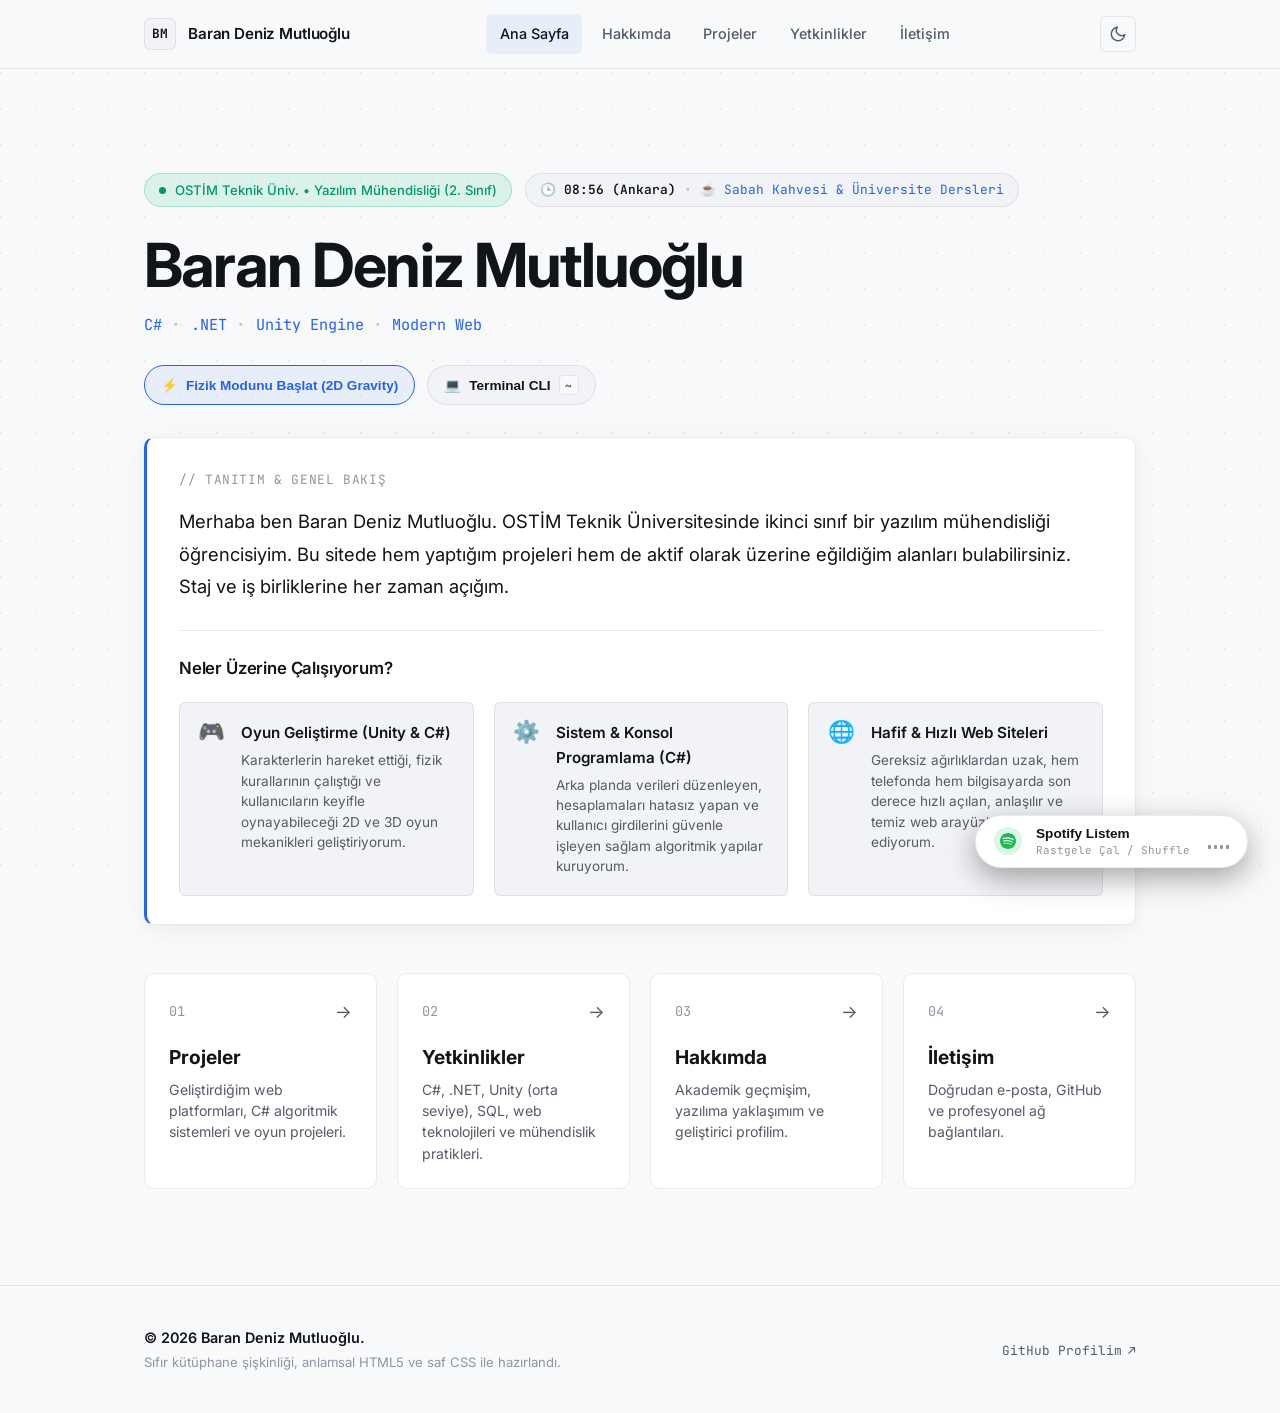
==== commit d807d0c9: "feat: integrate personal Spotify playlist player with shuffle hint and dual lofi synth mode" ====
--- a/index.html
+++ b/index.html
@@ -214,16 +214,47 @@
     </div>
   </footer>
 
-  <!-- Floating Lofi Synthesizer Widget (Feature 1) -->
-  <aside class="lofi-player-widget" id="lofiWidget" aria-label="Lofi Müzik Çalar">
-    <button id="lofiToggleBtn" class="lofi-main-btn" type="button" aria-label="Lofi Müziği Başlat/Durdur" title="Web Audio API Lofi Synthesizer">
-      <div class="lofi-icon-box">
-        <span class="lofi-play-icon">▶</span>
-        <span class="lofi-pause-icon">⏸</span>
-      </div>
-      <div class="lofi-info">
-        <span class="lofi-title">Lofi Synth FM</span>
-        <span class="lofi-subtitle">Web Audio API • 0 kb MP3</span>
+  <!-- Floating Spotify & Music Widget -->
+  <aside class="music-player-widget" id="musicWidget" aria-label="Spotify & Müzik Çalar">
+    <!-- Spotify Pop-up Drawer -->
+    <div class="spotify-card" id="spotifyCard" aria-hidden="true">
+      <div class="spotify-card-header">
+        <div class="spotify-brand">
+          <svg viewBox="0 0 24 24" width="18" height="18" fill="#1db954">
+            <path d="M12 0C5.4 0 0 5.4 0 12s5.4 12 12 12 12-5.4 12-12S18.66 0 12 0zm5.521 17.34c-.24.359-.66.48-1.021.24-2.82-1.74-6.36-2.101-10.561-1.141-.418.122-.779-.179-.899-.539-.12-.421.18-.78.54-.9 4.56-1.021 8.52-.6 11.64 1.32.42.18.479.659.301 1.02zm1.44-3.3c-.301.42-.841.6-1.262.3-3.239-1.98-8.159-2.58-11.939-1.38-.479.12-1.02-.12-1.14-.6-.12-.48.12-1.021.6-1.141C9.6 9.9 15 10.561 18.72 12.84c.361.181.54.78.241 1.2zm.12-3.36C15.24 8.4 8.82 8.16 5.16 9.301c-.6.179-1.2-.181-1.38-.721-.18-.601.18-1.2.72-1.381 4.26-1.26 11.28-1.02 15.721 1.621.539.3.719 1.02.419 1.56-.299.421-1.02.599-1.559.3z"/>
+          </svg>
+          <span class="spotify-title">Baran'ın Spotify Listesi</span>
+        </div>
+        <button id="spotifyCloseBtn" class="spotify-close-btn" type="button" aria-label="Kapat" title="Kapat">&times;</button>
+      </div>
+      <div class="spotify-iframe-wrap">
+        <iframe 
+          style="border-radius:12px" 
+          src="https://open.spotify.com/embed/playlist/3DzI2diuYDRNeN0FC8duot?utm_source=generator&theme=0" 
+          width="100%" 
+          height="152" 
+          frameBorder="0" 
+          allowfullscreen="" 
+          allow="autoplay; clipboard-write; encrypted-media; fullscreen; picture-in-picture" 
+          loading="lazy">
+        </iframe>
+      </div>
+      <div class="spotify-card-footer">
+        <span class="spotify-hint">Shuffle / Rastgele Çal</span>
+        <button id="synthFallbackBtn" class="synth-toggle-link" type="button">Lofi Synth Modu</button>
+      </div>
+    </div>
+
+    <!-- Floating Toggle Pill -->
+    <button id="musicToggleBtn" class="music-main-btn" type="button" aria-label="Spotify Çalma Listesini Aç/Kapat" title="Baran'ın Spotify Listesini Dinle">
+      <div class="music-icon-box">
+        <svg viewBox="0 0 24 24" width="16" height="16" fill="currentColor">
+          <path d="M12 0C5.4 0 0 5.4 0 12s5.4 12 12 12 12-5.4 12-12S18.66 0 12 0zm5.521 17.34c-.24.359-.66.48-1.021.24-2.82-1.74-6.36-2.101-10.561-1.141-.418.122-.779-.179-.899-.539-.12-.421.18-.78.54-.9 4.56-1.021 8.52-.6 11.64 1.32.42.18.479.659.301 1.02zm1.44-3.3c-.301.42-.841.6-1.262.3-3.239-1.98-8.159-2.58-11.939-1.38-.479.12-1.02-.12-1.14-.6-.12-.48.12-1.021.6-1.141C9.6 9.9 15 10.561 18.72 12.84c.361.181.54.78.241 1.2zm.12-3.36C15.24 8.4 8.82 8.16 5.16 9.301c-.6.179-1.2-.181-1.38-.721-.18-.601.18-1.2.72-1.381 4.26-1.26 11.28-1.02 15.721 1.621.539.3.719 1.02.419 1.56-.299.421-1.02.599-1.559.3z"/>
+        </svg>
+      </div>
+      <div class="music-info">
+        <span class="music-title">Spotify Listem</span>
+        <span class="music-subtitle">Rastgele Çal / Shuffle</span>
       </div>
       <div class="eq-visualizer" aria-hidden="true">
         <span class="eq-bar"></span>
--- a/style.css
+++ b/style.css
@@ -1,16 +1,22 @@
 /* ==========================================================================
-   Baran Deniz Mutluoğlu — Portfolio Stylesheet
-   Crafted with Semantic CSS, Fluid Typography & Restrained Aesthetics
+   Baran Deniz Mutluoğlu — Kişisel Portfolyo CSS Mimarisi (style.css)
+   ==========================================================================
+   Felsefe:
+   - Sıfır dış bağımlılık (Bootstrap, Tailwind yok; saf modern CSS).
+   - Akıcı tipografi (CSS clamp() ile ekrana göre dinamik boyutlandırma).
+   - CSS Değişkenleri (CSS Custom Properties) ile anlık Koyu/Açık tema.
+   - Yüksek kontrast, göz yormayan nötr tonlar ve net okunabilirlik.
    ========================================================================== */
 
 /* --------------------------------------------------------------------------
-   Design Tokens & CSS Custom Properties
+   1. TASARIM DEĞİŞKENLERİ (Design Tokens & CSS Variables)
    -------------------------------------------------------------------------- */
 :root {
+  /* Tipografi Aileleri */
   --font-sans: 'Inter', -apple-system, BlinkMacSystemFont, 'Segoe UI', Roboto, sans-serif;
   --font-mono: 'JetBrains Mono', 'Fira Code', Menlo, Consolas, monospace;
 
-  /* Spacing Scale */
+  /* Boşluk Ölçeği (Spacing Scale) */
   --space-xs: 0.5rem;
   --space-sm: 0.75rem;
   --space-md: 1.25rem;
@@ -18,58 +24,58 @@
   --space-xl: 3.5rem;
   --space-2xl: 6rem;
 
-  /* Layout */
-  --max-width: 1020px;
+  /* Düzen Ölçüleri */
+  --max-width: 1040px;
   --radius-sm: 6px;
   --radius-md: 10px;
   --radius-lg: 14px;
   --radius-pill: 9999px;
 
-  /* Transitions */
+  /* Geçiş Hızları (Transitions) */
   --transition-fast: 0.15s ease;
   --transition-normal: 0.25s ease;
 }
 
-/* Dark Theme (Default) */
+/* Koyu Tema Değişkenleri (Varsayılan - Default Dark) */
 [data-theme="dark"] {
-  --bg-body: #090a0c;
-  --bg-surface: #101216;
-  --bg-surface-elevated: #161920;
-  --bg-card: rgba(18, 21, 28, 0.65);
+  --bg-body: #090a0c;               /* Ana arka plan (mat grafit siyah) */
+  --bg-surface: #101216;            /* Kart ve kutu arka planı */
+  --bg-surface-elevated: #161920;   /* Üst katman / buton zeminleri */
+  --bg-card: rgba(18, 21, 28, 0.75);/* Yarı şeffaf kart arka planı */
   
-  --border-color: rgba(255, 255, 255, 0.08);
-  --border-color-hover: rgba(255, 255, 255, 0.18);
+  --border-color: rgba(255, 255, 255, 0.08);       /* İnce kenarlıklar */
+  --border-color-hover: rgba(255, 255, 255, 0.20); /* Hover kenarlık */
   --border-color-focus: rgba(255, 255, 255, 0.35);
 
-  --text-main: #f0f3f6;
-  --text-muted: #959da8;
-  --text-faint: #565d68;
-
-  --accent: #3b82f6;
+  --text-main: #f0f3f6;             /* Ana beyaz metin */
+  --text-muted: #959da8;            /* İkincil gri metin */
+  --text-faint: #565d68;            /* Silik etiket metni */
+
+  --accent: #3b82f6;                /* Vurgu mavisi (Mühendislik Mavisi) */
   --accent-soft: rgba(59, 130, 246, 0.12);
   --accent-contrast: #ffffff;
 
   --badge-bg: rgba(16, 185, 129, 0.12);
-  --badge-text: #34d399;
+  --badge-text: #34d399;            /* Canlı zümrüt yeşili */
   --badge-border: rgba(52, 211, 153, 0.25);
 
   --grid-dot: rgba(255, 255, 255, 0.04);
   --shadow-subtle: 0 4px 20px rgba(0, 0, 0, 0.4);
 }
 
-/* Light Theme */
+/* Açık Tema Değişkenleri (Light Theme) */
 [data-theme="light"] {
-  --bg-body: #f8f9fa;
-  --bg-surface: #ffffff;
-  --bg-surface-elevated: #f1f3f6;
-  --bg-card: rgba(255, 255, 255, 0.85);
+  --bg-body: #f8f9fa;               /* Fildişi / sıcak kağıt tonu */
+  --bg-surface: #ffffff;            /* Beyaz kart zemini */
+  --bg-surface-elevated: #f1f3f6;   /* Hafif gri butonlar */
+  --bg-card: rgba(255, 255, 255, 0.9);
 
   --border-color: rgba(0, 0, 0, 0.08);
-  --border-color-hover: rgba(0, 0, 0, 0.2);
-  --border-color-focus: rgba(0, 0, 0, 0.4);
-
-  --text-main: #111418;
-  --text-muted: #555c68;
+  --border-color-hover: rgba(0, 0, 0, 0.20);
+  --border-color-focus: rgba(0, 0, 0, 0.40);
+
+  --text-main: #111418;             /* Derin siyah ana metin */
+  --text-muted: #555c68;            /* Koyu gri ikincil metin */
   --text-faint: #8e96a2;
 
   --accent: #2563eb;
@@ -85,10 +91,10 @@
 }
 
 /* --------------------------------------------------------------------------
-   Reset & Base Styles
+   2. SIFIRLAMA (RESET) VE TABAN STİLLERİ
    -------------------------------------------------------------------------- */
 *, *::before, *::after {
-  box-sizing: border-box;
+  box-sizing: border-box; /* Padding ve border genişliği toplam boyuta dahil et */
   margin: 0;
   padding: 0;
 }
@@ -97,8 +103,8 @@
   font-family: var(--font-sans);
   font-size: 16px;
   line-height: 1.6;
-  scroll-behavior: smooth;
-  scroll-padding-top: 80px;
+  scroll-behavior: smooth;       /* Sayfa içi akıcı kaydırma */
+  scroll-padding-top: 80px;      /* Sticky header altına girmemesi için boşluk */
   -webkit-font-smoothing: antialiased;
   -moz-osx-font-smoothing: grayscale;
 }
@@ -111,7 +117,7 @@
   transition: background-color var(--transition-normal), color var(--transition-normal);
 }
 
-/* Background Subtle Technical Grid */
+/* Arka Plan Hafif Teknik Noktalı Grid Dokusu */
 .bg-grid-pattern {
   position: fixed;
   inset: 0;
@@ -121,7 +127,7 @@
   z-index: -1;
 }
 
-/* Container */
+/* Sayfa İçerik Taşıyıcısı (Container) */
 .container {
   width: 100%;
   max-width: var(--max-width);
@@ -131,11 +137,10 @@
   padding-right: 1.5rem;
 }
 
-/* Sections */
+/* Bölümler (Sections) */
 .section {
   padding-top: var(--space-2xl);
   padding-bottom: var(--space-2xl);
-  border-bottom: 1px solid var(--border-color);
 }
 
 .section-header {
@@ -152,7 +157,7 @@
 }
 
 .section-title {
-  font-size: clamp(1.75rem, 3.5vw, 2.3rem);
+  font-size: clamp(1.8rem, 3.8vw, 2.4rem);
   font-weight: 700;
   color: var(--text-main);
   line-height: 1.25;
@@ -168,13 +173,12 @@
 }
 
 /* --------------------------------------------------------------------------
-   Header / Navigation
+   3. ÜST BİLGİ & NAVİGASYON (Header & Nav)
    -------------------------------------------------------------------------- */
 .site-header {
   position: sticky;
   top: 0;
   z-index: 100;
-  background: var(--bg-body);
   background-color: color-mix(in srgb, var(--bg-body) 85%, transparent);
   backdrop-filter: blur(12px);
   -webkit-backdrop-filter: blur(12px);
@@ -219,7 +223,7 @@
   display: flex;
   align-items: center;
   list-style: none;
-  gap: 0.5rem;
+  gap: 0.35rem;
 }
 
 .nav-link {
@@ -265,7 +269,7 @@
   background: var(--bg-surface-elevated);
 }
 
-/* Theme icon toggling */
+/* Tema İkonlarının Koyu/Açık Duruma Göre Değişimi */
 [data-theme="dark"] .sun-icon { display: block; }
 [data-theme="dark"] .moon-icon { display: none; }
 [data-theme="light"] .sun-icon { display: none; }
@@ -285,26 +289,22 @@
   height: 2px;
   background-color: var(--text-main);
   border-radius: 1px;
-  transition: transform var(--transition-fast), opacity var(--transition-fast);
-}
-
-:focus-visible {
-  outline: 2px solid var(--accent);
-  outline-offset: 2px;
 }
 
 /* --------------------------------------------------------------------------
-   Hero Section
+   4. ANA SAYFA & GELİŞTİRİCİ KARTI (Home & Hero)
    -------------------------------------------------------------------------- */
-.hero-section {
-  padding-top: calc(var(--space-2xl) + 1rem);
+.home-hero {
+  padding-top: calc(var(--space-2xl) + 0.5rem);
   padding-bottom: var(--space-2xl);
 }
 
-.hero-container {
-  display: flex;
-  flex-direction: column;
-  align-items: flex-start;
+.hero-status-row {
+  display: flex;
+  align-items: center;
+  flex-wrap: wrap;
+  gap: 0.85rem;
+  margin-bottom: 1.5rem;
 }
 
 .status-badge {
@@ -318,7 +318,6 @@
   font-size: 0.82rem;
   font-weight: 500;
   color: var(--badge-text);
-  margin-bottom: 1.5rem;
 }
 
 .status-dot {
@@ -336,129 +335,256 @@
   100% { box-shadow: 0 0 0 0 rgba(16, 185, 129, 0); }
 }
 
+.live-activity-badge {
+  display: inline-flex;
+  align-items: center;
+  gap: 0.5rem;
+  padding: 0.35rem 0.85rem;
+  background: var(--bg-surface-elevated);
+  border: 1px solid var(--border-color);
+  border-radius: var(--radius-pill);
+  font-family: var(--font-mono);
+  font-size: 0.8rem;
+  color: var(--text-muted);
+}
+
+.live-time {
+  font-weight: 600;
+  color: var(--text-main);
+}
+
+.live-sep {
+  color: var(--border-color-hover);
+}
+
+.live-status-text {
+  color: var(--accent);
+}
+
 .hero-title {
-  font-size: clamp(2.2rem, 5vw, 3.4rem);
+  font-size: clamp(2.4rem, 5.5vw, 3.8rem);
   font-weight: 700;
   line-height: 1.15;
   letter-spacing: -0.03em;
   color: var(--text-main);
-  margin-bottom: 1.5rem;
-}
-
-.text-contrast {
-  color: var(--accent);
-}
-
-.hero-description {
-  font-size: clamp(1.05rem, 2vw, 1.2rem);
-  line-height: 1.7;
-  color: var(--text-muted);
-  max-width: 720px;
+  margin-bottom: 0.75rem;
+}
+
+.hero-subtitle-tag {
+  display: flex;
+  align-items: center;
+  flex-wrap: wrap;
+  gap: 0.65rem;
+  font-family: var(--font-mono);
+  font-size: 0.95rem;
+  color: var(--accent);
+  margin-bottom: 1.75rem;
+}
+
+.hero-subtitle-tag .dot-sep {
+  color: var(--border-color-hover);
+  font-size: 0.8rem;
+}
+
+/* İnteraktif Özellik Hap Butonları */
+.hero-actions-bar {
+  display: flex;
+  flex-wrap: wrap;
+  gap: 0.75rem;
   margin-bottom: 2rem;
 }
 
-.hero-description strong {
-  color: var(--text-main);
-  font-weight: 600;
-}
-
-.hero-cta-group {
-  display: flex;
-  flex-wrap: wrap;
-  align-items: center;
-  gap: 0.85rem;
-  margin-bottom: 3rem;
-}
-
-/* Buttons */
-.btn {
+.feature-pill-btn {
   display: inline-flex;
   align-items: center;
-  justify-content: center;
   gap: 0.5rem;
-  padding: 0.7rem 1.3rem;
-  font-size: 0.92rem;
-  font-weight: 600;
-  text-decoration: none;
-  border-radius: var(--radius-sm);
+  padding: 0.55rem 1rem;
+  background: var(--accent-soft);
+  border: 1px solid var(--accent);
+  color: var(--accent);
+  border-radius: var(--radius-pill);
+  font-size: 0.85rem;
+  font-weight: 600;
   cursor: pointer;
   transition: all var(--transition-fast);
-  border: 1px solid transparent;
-}
-
-.btn-primary {
-  background-color: var(--text-main);
-  color: var(--bg-body);
-  border-color: var(--text-main);
-}
-
-.btn-primary:hover {
-  opacity: 0.92;
+}
+
+.feature-pill-btn:hover {
+  background: var(--accent);
+  color: #ffffff;
   transform: translateY(-1px);
 }
 
-.btn-secondary {
-  background-color: var(--bg-surface);
-  color: var(--text-main);
+.feature-pill-btn.ghost {
+  background: var(--bg-surface-elevated);
   border-color: var(--border-color);
-}
-
-.btn-secondary:hover {
-  background-color: var(--bg-surface-elevated);
+  color: var(--text-main);
+}
+
+.feature-pill-btn.ghost:hover {
+  border-color: var(--border-color-hover);
+  background: var(--bg-surface);
+}
+
+.kbd-hint {
+  font-family: var(--font-mono);
+  font-size: 0.72rem;
+  padding: 0.1rem 0.35rem;
+  background: var(--bg-body);
+  border: 1px solid var(--border-color);
+  border-radius: 4px;
+  color: var(--text-muted);
+}
+
+/* Kullanıcı Tanıtım Kutusu (User Intro Card) */
+.user-intro-card {
+  width: 100%;
+  background: var(--bg-surface);
+  border: 1px solid var(--border-color);
+  border-left: 3px solid var(--accent);
+  border-radius: var(--radius-md);
+  padding: 1.75rem 2rem;
+  margin-bottom: 3rem;
+  box-shadow: var(--shadow-subtle);
+}
+
+.intro-card-header {
+  margin-bottom: 0.85rem;
+}
+
+.intro-label {
+  font-family: var(--font-mono);
+  font-size: 0.8rem;
+  color: var(--text-faint);
+  letter-spacing: 0.05em;
+  text-transform: uppercase;
+}
+
+.user-custom-text {
+  font-size: 1.15rem;
+  line-height: 1.75;
+  color: var(--text-main);
+}
+
+/* İnsan Odaklı Çalışma Alanı Özeti */
+.intro-work-summary {
+  margin-top: 1.75rem;
+  padding-top: 1.5rem;
+  border-top: 1px solid var(--border-color);
+}
+
+.work-summary-title {
+  font-size: 1.05rem;
+  font-weight: 600;
+  color: var(--text-main);
+  margin-bottom: 1.25rem;
+  letter-spacing: -0.01em;
+}
+
+.work-summary-grid {
+  display: grid;
+  grid-template-columns: repeat(auto-fit, minmax(240px, 1fr));
+  gap: 1.25rem;
+}
+
+.work-item {
+  display: flex;
+  gap: 1rem;
+  padding: 1.15rem;
+  background: var(--bg-surface-elevated);
+  border: 1px solid var(--border-color);
+  border-radius: var(--radius-sm);
+  transition: border-color var(--transition-fast), transform var(--transition-fast);
+}
+
+.work-item:hover {
   border-color: var(--border-color-hover);
   transform: translateY(-1px);
 }
 
-.btn-ghost {
-  background: transparent;
-  color: var(--text-muted);
-  border-color: var(--border-color);
-}
-
-.btn-ghost:hover {
-  color: var(--text-main);
-  background-color: var(--bg-surface-elevated);
-  border-color: var(--border-color-hover);
-}
-
-/* Hero Meta */
-.hero-meta {
-  display: flex;
-  flex-wrap: wrap;
-  align-items: center;
+.work-icon {
+  font-size: 1.35rem;
+  line-height: 1;
+}
+
+.work-item-title {
+  font-size: 0.95rem;
+  font-weight: 600;
+  color: var(--text-main);
+  margin-bottom: 0.3rem;
+}
+
+.work-item-desc {
+  font-size: 0.85rem;
+  color: var(--text-muted);
+  line-height: 1.5;
+  margin-bottom: 0 !important;
+}
+
+/* Ana Sayfadaki Hızlı Yönlendirme Kartları */
+.page-quick-links {
+  display: grid;
+  grid-template-columns: repeat(auto-fit, minmax(220px, 1fr));
   gap: 1.25rem;
-  padding-top: 1.5rem;
-  border-top: 1px solid var(--border-color);
   width: 100%;
 }
 
-.meta-item {
+.quick-card {
   display: flex;
   flex-direction: column;
-  gap: 0.2rem;
-}
-
-.meta-label {
-  font-family: var(--font-mono);
-  font-size: 0.75rem;
+  padding: 1.5rem;
+  background: var(--bg-card);
+  border: 1px solid var(--border-color);
+  border-radius: var(--radius-md);
+  text-decoration: none;
+  transition: all var(--transition-fast);
+}
+
+.quick-card:hover {
+  border-color: var(--accent);
+  background: var(--bg-surface-elevated);
+  transform: translateY(-2px);
+}
+
+.quick-card-top {
+  display: flex;
+  align-items: center;
+  justify-content: space-between;
+  margin-bottom: 1rem;
+}
+
+.quick-num {
+  font-family: var(--font-mono);
+  font-size: 0.85rem;
   color: var(--text-faint);
-  text-transform: uppercase;
-  letter-spacing: 0.05em;
-}
-
-.meta-value {
-  font-size: 0.92rem;
-  font-weight: 500;
-  color: var(--text-main);
-}
-
-.meta-divider {
-  color: var(--border-color-hover);
-  font-family: var(--font-mono);
+}
+
+.quick-arrow {
+  color: var(--text-muted);
+  font-size: 1.1rem;
+  transition: transform var(--transition-fast), color var(--transition-fast);
+}
+
+.quick-card:hover .quick-arrow {
+  transform: translateX(4px);
+  color: var(--accent);
+}
+
+.quick-title {
+  font-size: 1.2rem;
+  font-weight: 700;
+  color: var(--text-main);
+  margin-bottom: 0.4rem;
+}
+
+.quick-desc {
+  font-size: 0.88rem;
+  color: var(--text-muted);
+  line-height: 1.5;
 }
 
 /* --------------------------------------------------------------------------
-   About Section
+   5. HAKKIMDA SAYFASI (About Page)
    -------------------------------------------------------------------------- */
 .about-grid {
   display: grid;
@@ -516,7 +642,7 @@
   margin-bottom: 0 !important;
 }
 
-/* Terminal Card in About */
+/* Terminal Profil Kartı (JSON Görünümü) */
 .profile-card {
   background: var(--bg-surface);
   border: 1px solid var(--border-color);
@@ -567,8 +693,55 @@
 .c-key { color: var(--accent); }
 .c-val { color: var(--text-muted); }
 
+/* Yan Bilgi Kutuları */
+.sidebar-box {
+  background: var(--bg-surface);
+  border: 1px solid var(--border-color);
+  border-radius: var(--radius-md);
+  padding: 1.25rem;
+  margin-top: 1.25rem;
+}
+
+.sidebar-box-title {
+  font-size: 0.95rem;
+  font-weight: 600;
+  color: var(--text-main);
+  margin-bottom: 0.85rem;
+  padding-bottom: 0.5rem;
+  border-bottom: 1px solid var(--border-color);
+}
+
+.timeline-simple {
+  display: flex;
+  flex-direction: column;
+  gap: 0.75rem;
+}
+
+.timeline-item {
+  display: flex;
+  flex-direction: column;
+  gap: 0.2rem;
+}
+
+.t-year {
+  font-family: var(--font-mono);
+  font-size: 0.75rem;
+  color: var(--accent);
+}
+
+.t-title {
+  font-size: 0.92rem;
+  font-weight: 600;
+  color: var(--text-main);
+}
+
+.t-sub {
+  font-size: 0.82rem;
+  color: var(--text-muted);
+}
+
 /* --------------------------------------------------------------------------
-   Projects Section
+   6. PROJELER SAYFASI (Projects Page)
    -------------------------------------------------------------------------- */
 .projects-list {
   display: flex;
@@ -640,7 +813,7 @@
   margin-bottom: 1.25rem;
 }
 
-.project-highlights h4 {
+.project-highlights h3 {
   font-size: 0.82rem;
   font-family: var(--font-mono);
   color: var(--text-faint);
@@ -719,15 +892,7 @@
   color: var(--accent);
 }
 
-.btn-link.muted {
-  color: var(--text-muted);
-}
-
-.btn-link.muted:hover {
-  color: var(--text-main);
-}
-
-/* Mockup Frames in Projects */
+/* Proje Önizleme Çerçeveleri (Mockup Frames) */
 .project-visual {
   display: flex;
   align-items: center;
@@ -777,7 +942,6 @@
   justify-content: center;
 }
 
-/* Visual Type 1: Web Preview */
 .mockup-web-preview {
   gap: 0.85rem;
 }
@@ -829,7 +993,6 @@
   margin-top: 0.2rem;
 }
 
-/* Visual Type 2: Terminal */
 .mockup-terminal-preview {
   font-family: var(--font-mono);
   font-size: 0.8rem;
@@ -852,44 +1015,8 @@
   50%, 100% { opacity: 0; }
 }
 
-/* Visual Type 3: Lighthouse */
-.mockup-scores-preview {
-  display: flex;
-  justify-content: space-around;
-  align-items: center;
-  gap: 0.75rem;
-}
-
-.score-circle {
-  display: flex;
-  flex-direction: column;
-  align-items: center;
-  gap: 0.4rem;
-}
-
-.score-val {
-  width: 54px;
-  height: 54px;
-  border-radius: 50%;
-  border: 2px solid #10b981;
-  color: #10b981;
-  display: flex;
-  align-items: center;
-  justify-content: center;
-  font-family: var(--font-mono);
-  font-size: 1.1rem;
-  font-weight: 700;
-  background: rgba(16, 185, 129, 0.08);
-}
-
-.score-lbl {
-  font-size: 0.75rem;
-  color: var(--text-muted);
-  text-align: center;
-}
-
 /* --------------------------------------------------------------------------
-   Stack & Methodology Section
+   7. YETKİNLİKLER SAYFASI (Skills Page)
    -------------------------------------------------------------------------- */
 .stack-grid {
   display: grid;
@@ -951,8 +1078,46 @@
   line-height: 1.45;
 }
 
+/* Unity Kartındaki İnteraktif Fizik Butonu */
+.item-header-action {
+  display: flex;
+  align-items: center;
+  justify-content: space-between;
+  flex-wrap: wrap;
+  gap: 0.5rem;
+  margin-bottom: 0.35rem;
+}
+
+.skill-action-btn {
+  display: inline-flex;
+  align-items: center;
+  gap: 0.4rem;
+  padding: 0.3rem 0.75rem;
+  background: rgba(52, 211, 153, 0.12);
+  border: 1px solid rgba(52, 211, 153, 0.35);
+  border-radius: var(--radius-pill);
+  font-family: var(--font-mono);
+  font-size: 0.75rem;
+  font-weight: 600;
+  color: #34d399;
+  cursor: pointer;
+  transition: all var(--transition-fast);
+}
+
+.skill-action-btn:hover {
+  background: #34d399;
+  color: #090a0c;
+  transform: translateY(-1px);
+  box-shadow: 0 4px 14px rgba(52, 211, 153, 0.35);
+}
+
+.stack-item-highlight {
+  border-left: 2px solid #34d399;
+  padding-left: 0.85rem !important;
+}
+
 /* --------------------------------------------------------------------------
-   Contact Section
+   8. İLETİŞİM SAYFASI (Contact Page)
    -------------------------------------------------------------------------- */
 .contact-container {
   display: flex;
@@ -966,7 +1131,6 @@
   border: 1px solid var(--border-color);
   border-radius: var(--radius-lg);
   padding: clamp(2rem, 5vw, 3.5rem);
-  text-align: left;
 }
 
 .contact-title {
@@ -1078,51 +1242,522 @@
 }
 
 /* --------------------------------------------------------------------------
-   Footer
+   9. SPOTIFY & SES ÇALAR WIDGET'I (Feature 1 - Spotify + Web Audio API)
+   --------------------------------------------------------------------------
+   Açıklama:
+   Kullanıcının isteği üzerine Baran'ın kişisel Spotify listesini ve Web Audio
+   API tabanlı lofi sentezleyiciyi barındıran yüzen (floating) müzik çalar bileşeni.
    -------------------------------------------------------------------------- */
-.site-footer {
-  padding-top: 2.5rem;
-  padding-bottom: 2.5rem;
-}
-
-.footer-inner {
+.music-player-widget,
+.lofi-player-widget {
+  position: fixed;
+  bottom: 2rem;
+  right: 2rem;
+  z-index: 900;
+  display: flex;
+  flex-direction: column;
+  align-items: flex-end;
+}
+
+/* Spotify Açılır Kartı (Pop-up Drawer) */
+.spotify-card {
+  width: 350px;
+  max-width: calc(100vw - 2.5rem);
+  background: var(--bg-surface);
+  border: 1px solid var(--border-color);
+  border-radius: 16px;
+  box-shadow: 0 20px 45px rgba(0, 0, 0, 0.5);
+  backdrop-filter: blur(16px);
+  -webkit-backdrop-filter: blur(16px);
+  padding: 0.85rem;
+  margin-bottom: 0.75rem;
+  opacity: 0;
+  visibility: hidden;
+  pointer-events: none;
+  transform: translateY(14px) scale(0.96);
+  transition: opacity 0.25s cubic-bezier(0.16, 1, 0.3, 1),
+              transform 0.25s cubic-bezier(0.16, 1, 0.3, 1),
+              visibility 0.25s;
+}
+
+.spotify-card.open {
+  opacity: 1;
+  visibility: visible;
+  pointer-events: auto;
+  transform: translateY(0) scale(1);
+}
+
+.spotify-card-header {
   display: flex;
   align-items: center;
   justify-content: space-between;
-  flex-wrap: wrap;
+  margin-bottom: 0.65rem;
+}
+
+.spotify-brand {
+  display: flex;
+  align-items: center;
+  gap: 0.5rem;
+}
+
+.spotify-brand svg {
+  flex-shrink: 0;
+}
+
+.spotify-title {
+  font-size: 0.85rem;
+  font-weight: 600;
+  color: var(--text-main);
+  letter-spacing: -0.01em;
+}
+
+.spotify-close-btn {
+  background: transparent;
+  border: none;
+  color: var(--text-faint);
+  font-size: 1.35rem;
+  line-height: 1;
+  cursor: pointer;
+  padding: 0.15rem 0.4rem;
+  border-radius: var(--radius-sm);
+  transition: color var(--transition-fast), background var(--transition-fast);
+}
+
+.spotify-close-btn:hover {
+  color: var(--text-main);
+  background: var(--bg-surface-soft);
+}
+
+.spotify-iframe-wrap {
+  width: 100%;
+  border-radius: 12px;
+  overflow: hidden;
+  background: #121212;
+  box-shadow: inset 0 0 0 1px rgba(255, 255, 255, 0.05);
+}
+
+.spotify-iframe-wrap iframe {
+  display: block;
+}
+
+.spotify-card-footer {
+  display: flex;
+  align-items: center;
+  justify-content: space-between;
+  margin-top: 0.65rem;
+  padding-top: 0.5rem;
+  border-top: 1px solid var(--border-subtle);
+}
+
+.spotify-hint {
+  font-size: 0.72rem;
+  color: #1db954;
+  font-family: var(--font-mono);
+  display: inline-flex;
+  align-items: center;
+  gap: 0.3rem;
+}
+
+.spotify-hint::before {
+  content: "🔀";
+  font-size: 0.75rem;
+}
+
+.synth-toggle-link {
+  background: var(--bg-surface-soft);
+  border: 1px solid var(--border-subtle);
+  color: var(--text-muted);
+  font-size: 0.72rem;
+  padding: 0.25rem 0.6rem;
+  border-radius: var(--radius-pill);
+  cursor: pointer;
+  font-family: var(--font-sans);
+  transition: all var(--transition-fast);
+}
+
+.synth-toggle-link:hover {
+  color: var(--accent);
+  border-color: var(--accent);
+  background: var(--accent-soft);
+}
+
+.synth-toggle-link.active {
+  color: #ffffff;
+  background: var(--accent);
+  border-color: var(--accent);
+}
+
+/* Yüzen Müzik Düğmesi (Pill) */
+.music-main-btn,
+.lofi-main-btn {
+  display: flex;
+  align-items: center;
+  gap: 0.85rem;
+  padding: 0.65rem 1.15rem;
+  background: var(--bg-surface);
+  border: 1px solid var(--border-color);
+  border-radius: var(--radius-pill);
+  box-shadow: 0 10px 30px rgba(0, 0, 0, 0.35);
+  cursor: pointer;
+  color: var(--text-main);
+  backdrop-filter: blur(12px);
+  -webkit-backdrop-filter: blur(12px);
+  transition: all var(--transition-fast);
+}
+
+.music-main-btn:hover,
+.lofi-main-btn:hover {
+  border-color: #1db954;
+  transform: translateY(-2px);
+  box-shadow: 0 12px 35px rgba(29, 185, 84, 0.25);
+}
+
+.music-icon-box,
+.lofi-icon-box {
+  width: 28px;
+  height: 28px;
+  border-radius: 50%;
+  background: rgba(29, 185, 84, 0.15);
+  color: #1db954;
+  display: flex;
+  align-items: center;
+  justify-content: center;
+  font-size: 0.85rem;
+  transition: background-color var(--transition-fast), color var(--transition-fast);
+}
+
+.music-player-widget.open .music-icon-box,
+.music-player-widget.playing .music-icon-box,
+.lofi-player-widget.playing .lofi-icon-box {
+  background: #1db954;
+  color: #0b0d10;
+}
+
+.lofi-pause-icon { display: none; }
+.lofi-player-widget.playing .lofi-play-icon { display: none; }
+.lofi-player-widget.playing .lofi-pause-icon { display: block; }
+
+.music-info,
+.lofi-info {
+  display: flex;
+  flex-direction: column;
+  text-align: left;
+}
+
+.music-title,
+.lofi-title {
+  font-size: 0.85rem;
+  font-weight: 600;
+  line-height: 1.2;
+}
+
+.music-subtitle,
+.lofi-subtitle {
+  font-family: var(--font-mono);
+  font-size: 0.68rem;
+  color: var(--text-faint);
+}
+
+/* Dans Eden Ekolayzır Barları (Visualizer) */
+.eq-visualizer {
+  display: flex;
+  align-items: flex-end;
+  gap: 3px;
+  height: 16px;
+  padding-left: 0.25rem;
+}
+
+.eq-bar {
+  width: 3px;
+  height: 4px;
+  background: var(--text-faint);
+  border-radius: 1px;
+  transition: height 0.2s ease, background-color 0.2s ease;
+}
+
+.music-player-widget.playing .eq-bar,
+.music-player-widget.open .eq-bar,
+.lofi-player-widget.playing .eq-bar {
+  background: #1db954;
+  animation: eq-bounce 0.8s ease-in-out infinite alternate;
+}
+
+.music-player-widget.playing .eq-bar:nth-child(1),
+.music-player-widget.open .eq-bar:nth-child(1),
+.lofi-player-widget.playing .eq-bar:nth-child(1) { animation-delay: 0.1s; height: 12px; }
+
+.music-player-widget.playing .eq-bar:nth-child(2),
+.music-player-widget.open .eq-bar:nth-child(2),
+.lofi-player-widget.playing .eq-bar:nth-child(2) { animation-delay: 0.3s; height: 16px; }
+
+.music-player-widget.playing .eq-bar:nth-child(3),
+.music-player-widget.open .eq-bar:nth-child(3),
+.lofi-player-widget.playing .eq-bar:nth-child(3) { animation-delay: 0.2s; height: 10px; }
+
+.music-player-widget.playing .eq-bar:nth-child(4),
+.music-player-widget.open .eq-bar:nth-child(4),
+.lofi-player-widget.playing .eq-bar:nth-child(4) { animation-delay: 0.4s; height: 14px; }
+
+@keyframes eq-bounce {
+  0% { height: 4px; }
+  100% { height: 16px; }
+}
+
+/* --------------------------------------------------------------------------
+   10. 2D GRAVITY FİZİK MOTORU ALANI (Feature 2)
+   -------------------------------------------------------------------------- */
+.physics-overlay {
+  position: fixed;
+  inset: 0;
+  z-index: 950;
+  background: rgba(9, 10, 12, 0.94);
+  backdrop-filter: blur(8px);
+  -webkit-backdrop-filter: blur(8px);
+  display: none;
+  flex-direction: column;
+}
+
+.physics-overlay.active {
+  display: flex;
+}
+
+.physics-hud {
+  display: flex;
+  align-items: center;
+  justify-content: space-between;
+  padding: 1rem 1.5rem;
+  background: var(--bg-surface);
+  border-bottom: 1px solid var(--border-color);
+  z-index: 10;
+}
+
+.physics-hud-left {
+  display: flex;
+  align-items: center;
   gap: 1rem;
 }
 
-.footer-copy {
-  font-size: 0.9rem;
-  font-weight: 600;
-  color: var(--text-main);
-}
-
-.footer-subtext {
+.hud-tag {
+  font-family: var(--font-mono);
+  font-size: 0.85rem;
+  font-weight: 600;
+  color: var(--accent);
+}
+
+.hud-tip {
   font-size: 0.82rem;
-  color: var(--text-faint);
-  margin-top: 0.2rem;
-}
-
-.back-to-top {
+  color: var(--text-muted);
+}
+
+.physics-hud-right {
+  display: flex;
+  gap: 0.75rem;
+}
+
+.hud-btn {
+  padding: 0.45rem 0.95rem;
+  font-size: 0.82rem;
+  font-weight: 600;
+  border-radius: var(--radius-sm);
+  border: 1px solid var(--border-color);
+  background: var(--bg-surface-elevated);
+  color: var(--text-main);
+  cursor: pointer;
+  transition: all var(--transition-fast);
+}
+
+.hud-btn:hover {
+  border-color: var(--accent);
+  color: var(--accent);
+}
+
+.hud-btn.danger:hover {
+  border-color: #ef4444;
+  color: #ef4444;
+}
+
+#physicsCanvas {
+  flex: 1;
+  width: 100%;
+  height: 100%;
+  cursor: grab;
+}
+
+#physicsCanvas:active {
+  cursor: grabbing;
+}
+
+/* --------------------------------------------------------------------------
+   11. RETRO TERMİNAL CLI MODAL (Feature 4)
+   -------------------------------------------------------------------------- */
+.terminal-modal {
+  position: fixed;
+  inset: 0;
+  z-index: 990;
+  display: none;
+  align-items: center;
+  justify-content: center;
+  padding: 1.5rem;
+}
+
+.terminal-modal.open {
+  display: flex;
+}
+
+.terminal-overlay {
+  position: absolute;
+  inset: 0;
+  background: rgba(0, 0, 0, 0.75);
+  backdrop-filter: blur(6px);
+  -webkit-backdrop-filter: blur(6px);
+}
+
+.terminal-window {
+  position: relative;
+  width: 100%;
+  max-width: 780px;
+  height: 480px;
+  background: #0d1117;
+  border: 1px solid rgba(255, 255, 255, 0.12);
+  border-radius: var(--radius-md);
+  box-shadow: 0 25px 60px rgba(0, 0, 0, 0.6);
+  display: flex;
+  flex-direction: column;
+  overflow: hidden;
+  font-family: var(--font-mono);
+}
+
+.terminal-topbar {
+  display: flex;
+  align-items: center;
+  justify-content: space-between;
+  padding: 0.65rem 1rem;
+  background: #161b22;
+  border-bottom: 1px solid rgba(255, 255, 255, 0.08);
+}
+
+.terminal-controls {
+  display: flex;
+  gap: 7px;
+}
+
+.t-btn {
+  width: 12px;
+  height: 12px;
+  border-radius: 50%;
+  display: block;
+}
+
+.t-close { background: #ff5f56; border: none; cursor: pointer; }
+.t-min { background: #ffbd2e; }
+.t-max { background: #27c93f; }
+
+.terminal-title-text {
+  font-size: 0.78rem;
+  color: #8b949e;
+}
+
+.terminal-hint {
+  font-size: 0.72rem;
+  color: #6e7681;
+}
+
+.terminal-hint code {
+  color: #58a6ff;
+}
+
+.terminal-body {
+  flex: 1;
+  padding: 1rem 1.25rem;
+  overflow-y: auto;
+  font-size: 0.84rem;
+  line-height: 1.6;
+  color: #c9d1d9;
+}
+
+.terminal-welcome {
+  color: #58a6ff;
+  white-space: pre-wrap;
+  margin-bottom: 0.75rem;
+}
+
+.terminal-output-line {
+  margin-bottom: 0.35rem;
+  word-break: break-word;
+}
+
+.terminal-output-line.cmd-echo {
+  color: #7ee787;
+}
+
+.terminal-output-line.error {
+  color: #f85149;
+}
+
+.terminal-output-line.info {
+  color: #e6edf3;
+}
+
+.terminal-output-line.cyan {
+  color: #79c0ff;
+}
+
+.terminal-input-row {
+  display: flex;
+  align-items: center;
+  gap: 0.65rem;
+  padding: 0.75rem 1.25rem;
+  background: #090d13;
+  border-top: 1px solid rgba(255, 255, 255, 0.06);
+}
+
+.t-prompt-label {
+  color: #7ee787;
+  font-size: 0.85rem;
+  font-weight: 600;
+  white-space: nowrap;
+}
+
+.terminal-cli-input {
+  flex: 1;
+  background: transparent;
+  border: none;
+  outline: none;
+  color: #f0f6fc;
+  font-family: var(--font-mono);
+  font-size: 0.85rem;
+}
+
+/* --------------------------------------------------------------------------
+   12. BUTONLAR, TOAST & DİĞER BİLEŞENLER
+   -------------------------------------------------------------------------- */
+.btn {
   display: inline-flex;
   align-items: center;
-  gap: 0.4rem;
-  font-family: var(--font-mono);
-  font-size: 0.8rem;
-  color: var(--text-muted);
+  justify-content: center;
+  gap: 0.5rem;
+  padding: 0.7rem 1.3rem;
+  font-size: 0.92rem;
+  font-weight: 600;
   text-decoration: none;
-  transition: color var(--transition-fast);
-}
-
-.back-to-top:hover {
-  color: var(--accent);
-}
-
-/* --------------------------------------------------------------------------
-   Toast Notification
-   -------------------------------------------------------------------------- */
+  border-radius: var(--radius-sm);
+  cursor: pointer;
+  transition: all var(--transition-fast);
+  border: 1px solid transparent;
+}
+
+.btn-secondary {
+  background-color: var(--bg-surface);
+  color: var(--text-main);
+  border-color: var(--border-color);
+}
+
+.btn-secondary:hover {
+  background-color: var(--bg-surface-elevated);
+  border-color: var(--border-color-hover);
+  transform: translateY(-1px);
+}
+
 .toast {
   position: fixed;
   bottom: 2rem;
@@ -1146,8 +1781,58 @@
   opacity: 1;
 }
 
+/* Klavye İle Gezinenler İçin Erişilebilirlik (A11y) */
+:focus-visible {
+  outline: 2px solid var(--accent);
+  outline-offset: 2px;
+}
+
 /* --------------------------------------------------------------------------
-   Responsive Breakpoints
+   13. ALT BİLGİ (Footer)
+   -------------------------------------------------------------------------- */
+.site-footer {
+  padding-top: 2.5rem;
+  padding-bottom: 2.5rem;
+  border-top: 1px solid var(--border-color);
+}
+
+.footer-inner {
+  display: flex;
+  align-items: center;
+  justify-content: space-between;
+  flex-wrap: wrap;
+  gap: 1rem;
+}
+
+.footer-copy {
+  font-size: 0.9rem;
+  font-weight: 600;
+  color: var(--text-main);
+}
+
+.footer-subtext {
+  font-size: 0.82rem;
+  color: var(--text-faint);
+  margin-top: 0.2rem;
+}
+
+.back-to-top {
+  display: inline-flex;
+  align-items: center;
+  gap: 0.4rem;
+  font-family: var(--font-mono);
+  font-size: 0.8rem;
+  color: var(--text-muted);
+  text-decoration: none;
+  transition: color var(--transition-fast);
+}
+
+.back-to-top:hover {
+  color: var(--accent);
+}
+
+/* --------------------------------------------------------------------------
+   14. DUYARLI KIRILIM NOKTALARI (Responsive Breakpoints)
    -------------------------------------------------------------------------- */
 @media (max-width: 860px) {
   .about-grid {
@@ -1157,19 +1842,15 @@
   .project-card {
     grid-template-columns: 1fr;
   }
-  
-  .hidden-mobile {
-    display: none;
-  }
 }
 
 @media (max-width: 680px) {
   :root {
-    --space-2xl: 4rem;
+    --space-2xl: 3.5rem;
   }
 
   .nav-links {
-    display: none; /* Can be expanded if mobile menu toggled */
+    display: none;
   }
 
   .nav-links.open {
@@ -1182,671 +1863,31 @@
     background: var(--bg-surface);
     border-bottom: 1px solid var(--border-color);
     padding: 1.5rem;
-    gap: 1rem;
+    gap: 0.75rem;
   }
 
   .mobile-only {
     display: inline-flex;
   }
 
-  .hero-cta-group {
+  .hero-status-row {
     flex-direction: column;
-    align-items: stretch;
+    align-items: flex-start;
+  }
+
+  .hero-actions-bar {
+    flex-direction: column;
     width: 100%;
   }
 
-  .btn {
+  .feature-pill-btn {
     width: 100%;
+    justify-content: center;
   }
 
-  .hero-meta {
-    flex-direction: column;
-    align-items: flex-start;
-    gap: 0.75rem;
+  .music-player-widget,
+  .lofi-player-widget {
+    bottom: 1rem;
+    right: 1rem;
   }
-
-  .meta-divider {
-    display: none;
-  }
-}
-
-
-/* --------------------------------------------------------------------------
-   Multi-Page Specific Components
-   -------------------------------------------------------------------------- */
-.home-hero {
-  padding-top: calc(var(--space-2xl) + 0.5rem);
-  padding-bottom: var(--space-2xl);
-}
-
-.hero-subtitle-tag {
-  display: flex;
-  align-items: center;
-  flex-wrap: wrap;
-  gap: 0.65rem;
-  font-family: var(--font-mono);
-  font-size: 0.95rem;
-  color: var(--accent);
-  margin-bottom: 2rem;
-}
-
-.hero-subtitle-tag .dot-sep {
-  color: var(--border-color-hover);
-  font-size: 0.8rem;
-}
-
-.user-intro-card {
-  width: 100%;
-  background: var(--bg-surface);
-  border: 1px solid var(--border-color);
-  border-left: 3px solid var(--accent);
-  border-radius: var(--radius-md);
-  padding: 1.5rem 1.75rem;
-  margin-bottom: 3rem;
-  box-shadow: var(--shadow-subtle);
-}
-
-.intro-card-header {
-  margin-bottom: 0.75rem;
-}
-
-.intro-label {
-  font-family: var(--font-mono);
-  font-size: 0.8rem;
-  color: var(--text-faint);
-  letter-spacing: 0.05em;
-  text-transform: uppercase;
-}
-
-.user-custom-text {
-  font-size: 1.15rem;
-  line-height: 1.75;
-  color: var(--text-main);
-}
-
-/* Quick Page Navigation Cards */
-.page-quick-links {
-  display: grid;
-  grid-template-columns: repeat(auto-fit, minmax(220px, 1fr));
-  gap: 1.25rem;
-  width: 100%;
-}
-
-.quick-card {
-  display: flex;
-  flex-direction: column;
-  padding: 1.5rem;
-  background: var(--bg-card);
-  border: 1px solid var(--border-color);
-  border-radius: var(--radius-md);
-  text-decoration: none;
-  transition: all var(--transition-fast);
-}
-
-.quick-card:hover {
-  border-color: var(--accent);
-  background: var(--bg-surface-elevated);
-  transform: translateY(-2px);
-}
-
-.quick-card-top {
-  display: flex;
-  align-items: center;
-  justify-content: space-between;
-  margin-bottom: 1rem;
-}
-
-.quick-num {
-  font-family: var(--font-mono);
-  font-size: 0.85rem;
-  color: var(--text-faint);
-}
-
-.quick-arrow {
-  color: var(--text-muted);
-  font-size: 1.1rem;
-  transition: transform var(--transition-fast), color var(--transition-fast);
-}
-
-.quick-card:hover .quick-arrow {
-  transform: translateX(4px);
-  color: var(--accent);
-}
-
-.quick-title {
-  font-size: 1.2rem;
-  font-weight: 700;
-  color: var(--text-main);
-  margin-bottom: 0.4rem;
-}
-
-.quick-desc {
-  font-size: 0.88rem;
-  color: var(--text-muted);
-  line-height: 1.5;
-}
-
-/* Sidebar Box in About */
-.sidebar-box {
-  background: var(--bg-surface);
-  border: 1px solid var(--border-color);
-  border-radius: var(--radius-md);
-  padding: 1.25rem;
-  margin-top: 1.25rem;
-}
-
-.sidebar-box-title {
-  font-size: 0.95rem;
-  font-weight: 600;
-  color: var(--text-main);
-  margin-bottom: 0.85rem;
-  padding-bottom: 0.5rem;
-  border-bottom: 1px solid var(--border-color);
-}
-
-.timeline-simple {
-  display: flex;
-  flex-direction: column;
-  gap: 0.75rem;
-}
-
-.timeline-item {
-  display: flex;
-  flex-direction: column;
-  gap: 0.2rem;
-}
-
-.t-year {
-  font-family: var(--font-mono);
-  font-size: 0.75rem;
-  color: var(--accent);
-}
-
-.t-title {
-  font-size: 0.92rem;
-  font-weight: 600;
-  color: var(--text-main);
-}
-
-.t-sub {
-  font-size: 0.82rem;
-  color: var(--text-muted);
-}
-
-.contact-quick-actions {
-  margin-bottom: 0.5rem;
-}
-
-/* Human-readable Work Summary Grid on Home Page */
-.intro-work-summary {
-  margin-top: 1.75rem;
-  padding-top: 1.5rem;
-  border-top: 1px solid var(--border-color);
-}
-
-.work-summary-title {
-  font-size: 1.05rem;
-  font-weight: 600;
-  color: var(--text-main);
-  margin-bottom: 1.25rem;
-  letter-spacing: -0.01em;
-}
-
-.work-summary-grid {
-  display: grid;
-  grid-template-columns: repeat(auto-fit, minmax(240px, 1fr));
-  gap: 1.25rem;
-}
-
-.work-item {
-  display: flex;
-  gap: 1rem;
-  padding: 1.15rem;
-  background: var(--bg-surface-elevated);
-  border: 1px solid var(--border-color);
-  border-radius: var(--radius-sm);
-  transition: border-color var(--transition-fast), transform var(--transition-fast);
-}
-
-.work-item:hover {
-  border-color: var(--border-color-hover);
-  transform: translateY(-1px);
-}
-
-.work-icon {
-  font-size: 1.35rem;
-  line-height: 1;
-}
-
-.work-item-title {
-  font-size: 0.95rem;
-  font-weight: 600;
-  color: var(--text-main);
-  margin-bottom: 0.3rem;
-}
-
-.work-item-desc {
-  font-size: 0.85rem;
-  color: var(--text-muted);
-  line-height: 1.5;
-  margin-bottom: 0 !important;
-}
-
-/* --------------------------------------------------------------------------
-   Feature 5: Live Activity & Ankara Time Badge
-   -------------------------------------------------------------------------- */
-.hero-status-row {
-  display: flex;
-  align-items: center;
-  flex-wrap: wrap;
-  gap: 0.85rem;
-  margin-bottom: 1.5rem;
-}
-
-.hero-status-row .status-badge {
-  margin-bottom: 0;
-}
-
-.live-activity-badge {
-  display: inline-flex;
-  align-items: center;
-  gap: 0.5rem;
-  padding: 0.35rem 0.85rem;
-  background: var(--bg-surface-elevated);
-  border: 1px solid var(--border-color);
-  border-radius: var(--radius-pill);
-  font-family: var(--font-mono);
-  font-size: 0.8rem;
-  color: var(--text-muted);
-}
-
-.live-time {
-  font-weight: 600;
-  color: var(--text-main);
-}
-
-.live-sep {
-  color: var(--border-color-hover);
-}
-
-.live-status-text {
-  color: var(--accent);
-}
-
-/* Feature Trigger Action Pills in Hero */
-.hero-actions-bar {
-  display: flex;
-  flex-wrap: wrap;
-  gap: 0.75rem;
-  margin-bottom: 2rem;
-}
-
-.feature-pill-btn {
-  display: inline-flex;
-  align-items: center;
-  gap: 0.5rem;
-  padding: 0.55rem 1rem;
-  background: var(--accent-soft);
-  border: 1px solid var(--accent);
-  color: var(--accent);
-  border-radius: var(--radius-pill);
-  font-size: 0.85rem;
-  font-weight: 600;
-  cursor: pointer;
-  transition: all var(--transition-fast);
-}
-
-.feature-pill-btn:hover {
-  background: var(--accent);
-  color: #ffffff;
-  transform: translateY(-1px);
-}
-
-.feature-pill-btn.ghost {
-  background: var(--bg-surface-elevated);
-  border-color: var(--border-color);
-  color: var(--text-main);
-}
-
-.feature-pill-btn.ghost:hover {
-  border-color: var(--border-color-hover);
-  background: var(--bg-surface);
-}
-
-.kbd-hint {
-  font-family: var(--font-mono);
-  font-size: 0.72rem;
-  padding: 0.1rem 0.35rem;
-  background: var(--bg-body);
-  border: 1px solid var(--border-color);
-  border-radius: 4px;
-  color: var(--text-muted);
-}
-
-/* --------------------------------------------------------------------------
-   Feature 1: Floating Lofi Synthesizer Player Widget
-   -------------------------------------------------------------------------- */
-.lofi-player-widget {
-  position: fixed;
-  bottom: 2rem;
-  right: 2rem;
-  z-index: 900;
-}
-
-.lofi-main-btn {
-  display: flex;
-  align-items: center;
-  gap: 0.85rem;
-  padding: 0.65rem 1.15rem;
-  background: var(--bg-surface);
-  border: 1px solid var(--border-color);
-  border-radius: var(--radius-pill);
-  box-shadow: 0 10px 30px rgba(0, 0, 0, 0.35);
-  cursor: pointer;
-  color: var(--text-main);
-  backdrop-filter: blur(12px);
-  -webkit-backdrop-filter: blur(12px);
-  transition: all var(--transition-fast);
-}
-
-.lofi-main-btn:hover {
-  border-color: var(--accent);
-  transform: translateY(-2px);
-  box-shadow: 0 12px 35px rgba(0, 0, 0, 0.45);
-}
-
-.lofi-icon-box {
-  width: 28px;
-  height: 28px;
-  border-radius: 50%;
-  background: var(--accent-soft);
-  color: var(--accent);
-  display: flex;
-  align-items: center;
-  justify-content: center;
-  font-size: 0.85rem;
-  transition: background-color var(--transition-fast), color var(--transition-fast);
-}
-
-.lofi-player-widget.playing .lofi-icon-box {
-  background: var(--accent);
-  color: #ffffff;
-}
-
-.lofi-pause-icon { display: none; }
-.lofi-player-widget.playing .lofi-play-icon { display: none; }
-.lofi-player-widget.playing .lofi-pause-icon { display: block; }
-
-.lofi-info {
-  display: flex;
-  flex-direction: column;
-  text-align: left;
-}
-
-.lofi-title {
-  font-size: 0.85rem;
-  font-weight: 600;
-  line-height: 1.2;
-}
-
-.lofi-subtitle {
-  font-family: var(--font-mono);
-  font-size: 0.68rem;
-  color: var(--text-faint);
-}
-
-.eq-visualizer {
-  display: flex;
-  align-items: flex-end;
-  gap: 3px;
-  height: 16px;
-  padding-left: 0.25rem;
-}
-
-.eq-bar {
-  width: 3px;
-  height: 4px;
-  background: var(--text-faint);
-  border-radius: 1px;
-  transition: height 0.2s ease, background-color 0.2s ease;
-}
-
-.lofi-player-widget.playing .eq-bar {
-  background: var(--accent);
-  animation: eq-bounce 0.8s ease-in-out infinite alternate;
-}
-
-.lofi-player-widget.playing .eq-bar:nth-child(1) { animation-delay: 0.1s; height: 12px; }
-.lofi-player-widget.playing .eq-bar:nth-child(2) { animation-delay: 0.3s; height: 16px; }
-.lofi-player-widget.playing .eq-bar:nth-child(3) { animation-delay: 0.2s; height: 10px; }
-.lofi-player-widget.playing .eq-bar:nth-child(4) { animation-delay: 0.4s; height: 14px; }
-
-@keyframes eq-bounce {
-  0% { height: 4px; }
-  100% { height: 16px; }
-}
-
-/* --------------------------------------------------------------------------
-   Feature 2: 2D Physics Gravity Playground (Unity Homage)
-   -------------------------------------------------------------------------- */
-.physics-overlay {
-  position: fixed;
-  inset: 0;
-  z-index: 950;
-  background: rgba(9, 10, 12, 0.92);
-  backdrop-filter: blur(8px);
-  -webkit-backdrop-filter: blur(8px);
-  display: none;
-  flex-direction: column;
-}
-
-.physics-overlay.active {
-  display: flex;
-}
-
-.physics-hud {
-  display: flex;
-  align-items: center;
-  justify-content: space-between;
-  padding: 1rem 1.5rem;
-  background: var(--bg-surface);
-  border-bottom: 1px solid var(--border-color);
-  z-index: 10;
-}
-
-.physics-hud-left {
-  display: flex;
-  align-items: center;
-  gap: 1rem;
-}
-
-.hud-tag {
-  font-family: var(--font-mono);
-  font-size: 0.85rem;
-  font-weight: 600;
-  color: var(--accent);
-}
-
-.hud-tip {
-  font-size: 0.82rem;
-  color: var(--text-muted);
-}
-
-.physics-hud-right {
-  display: flex;
-  gap: 0.75rem;
-}
-
-.hud-btn {
-  padding: 0.45rem 0.95rem;
-  font-size: 0.82rem;
-  font-weight: 600;
-  border-radius: var(--radius-sm);
-  border: 1px solid var(--border-color);
-  background: var(--bg-surface-elevated);
-  color: var(--text-main);
-  cursor: pointer;
-  transition: all var(--transition-fast);
-}
-
-.hud-btn:hover {
-  border-color: var(--accent);
-  color: var(--accent);
-}
-
-.hud-btn.danger:hover {
-  border-color: #ef4444;
-  color: #ef4444;
-}
-
-#physicsCanvas {
-  flex: 1;
-  width: 100%;
-  height: 100%;
-  cursor: grab;
-}
-
-#physicsCanvas:active {
-  cursor: grabbing;
-}
-
-/* --------------------------------------------------------------------------
-   Feature 4: Terminal Modal & CLI Easter Egg
-   -------------------------------------------------------------------------- */
-.terminal-modal {
-  position: fixed;
-  inset: 0;
-  z-index: 990;
-  display: none;
-  align-items: center;
-  justify-content: center;
-  padding: 1.5rem;
-}
-
-.terminal-modal.open {
-  display: flex;
-}
-
-.terminal-overlay {
-  position: absolute;
-  inset: 0;
-  background: rgba(0, 0, 0, 0.75);
-  backdrop-filter: blur(6px);
-  -webkit-backdrop-filter: blur(6px);
-}
-
-.terminal-window {
-  position: relative;
-  width: 100%;
-  max-width: 780px;
-  height: 480px;
-  background: #0d1117;
-  border: 1px solid rgba(255, 255, 255, 0.12);
-  border-radius: var(--radius-md);
-  box-shadow: 0 25px 60px rgba(0, 0, 0, 0.6);
-  display: flex;
-  flex-direction: column;
-  overflow: hidden;
-  font-family: var(--font-mono);
-}
-
-.terminal-topbar {
-  display: flex;
-  align-items: center;
-  justify-content: space-between;
-  padding: 0.65rem 1rem;
-  background: #161b22;
-  border-bottom: 1px solid rgba(255, 255, 255, 0.08);
-}
-
-.terminal-controls {
-  display: flex;
-  gap: 7px;
-}
-
-.t-btn {
-  width: 12px;
-  height: 12px;
-  border-radius: 50%;
-  display: block;
-}
-
-.t-close { background: #ff5f56; border: none; cursor: pointer; }
-.t-min { background: #ffbd2e; }
-.t-max { background: #27c93f; }
-
-.terminal-title-text {
-  font-size: 0.78rem;
-  color: #8b949e;
-}
-
-.terminal-hint {
-  font-size: 0.72rem;
-  color: #6e7681;
-}
-
-.terminal-hint code {
-  color: #58a6ff;
-}
-
-.terminal-body {
-  flex: 1;
-  padding: 1rem 1.25rem;
-  overflow-y: auto;
-  font-size: 0.84rem;
-  line-height: 1.6;
-  color: #c9d1d9;
-}
-
-.terminal-welcome {
-  color: #58a6ff;
-  white-space: pre-wrap;
-  margin-bottom: 0.75rem;
-}
-
-.terminal-output-line {
-  margin-bottom: 0.35rem;
-  word-break: break-word;
-}
-
-.terminal-output-line.cmd-echo {
-  color: #7ee787;
-}
-
-.terminal-output-line.error {
-  color: #f85149;
-}
-
-.terminal-output-line.info {
-  color: #e6edf3;
-}
-
-.terminal-output-line.cyan {
-  color: #79c0ff;
-}
-
-.terminal-input-row {
-  display: flex;
-  align-items: center;
-  gap: 0.65rem;
-  padding: 0.75rem 1.25rem;
-  background: #090d13;
-  border-top: 1px solid rgba(255, 255, 255, 0.06);
-}
-
-.t-prompt-label {
-  color: #7ee787;
-  font-size: 0.85rem;
-  font-weight: 600;
-  white-space: nowrap;
-}
-
-.terminal-cli-input {
-  flex: 1;
-  background: transparent;
-  border: none;
-  outline: none;
-  color: #f0f6fc;
-  font-family: var(--font-mono);
-  font-size: 0.85rem;
-}
+}
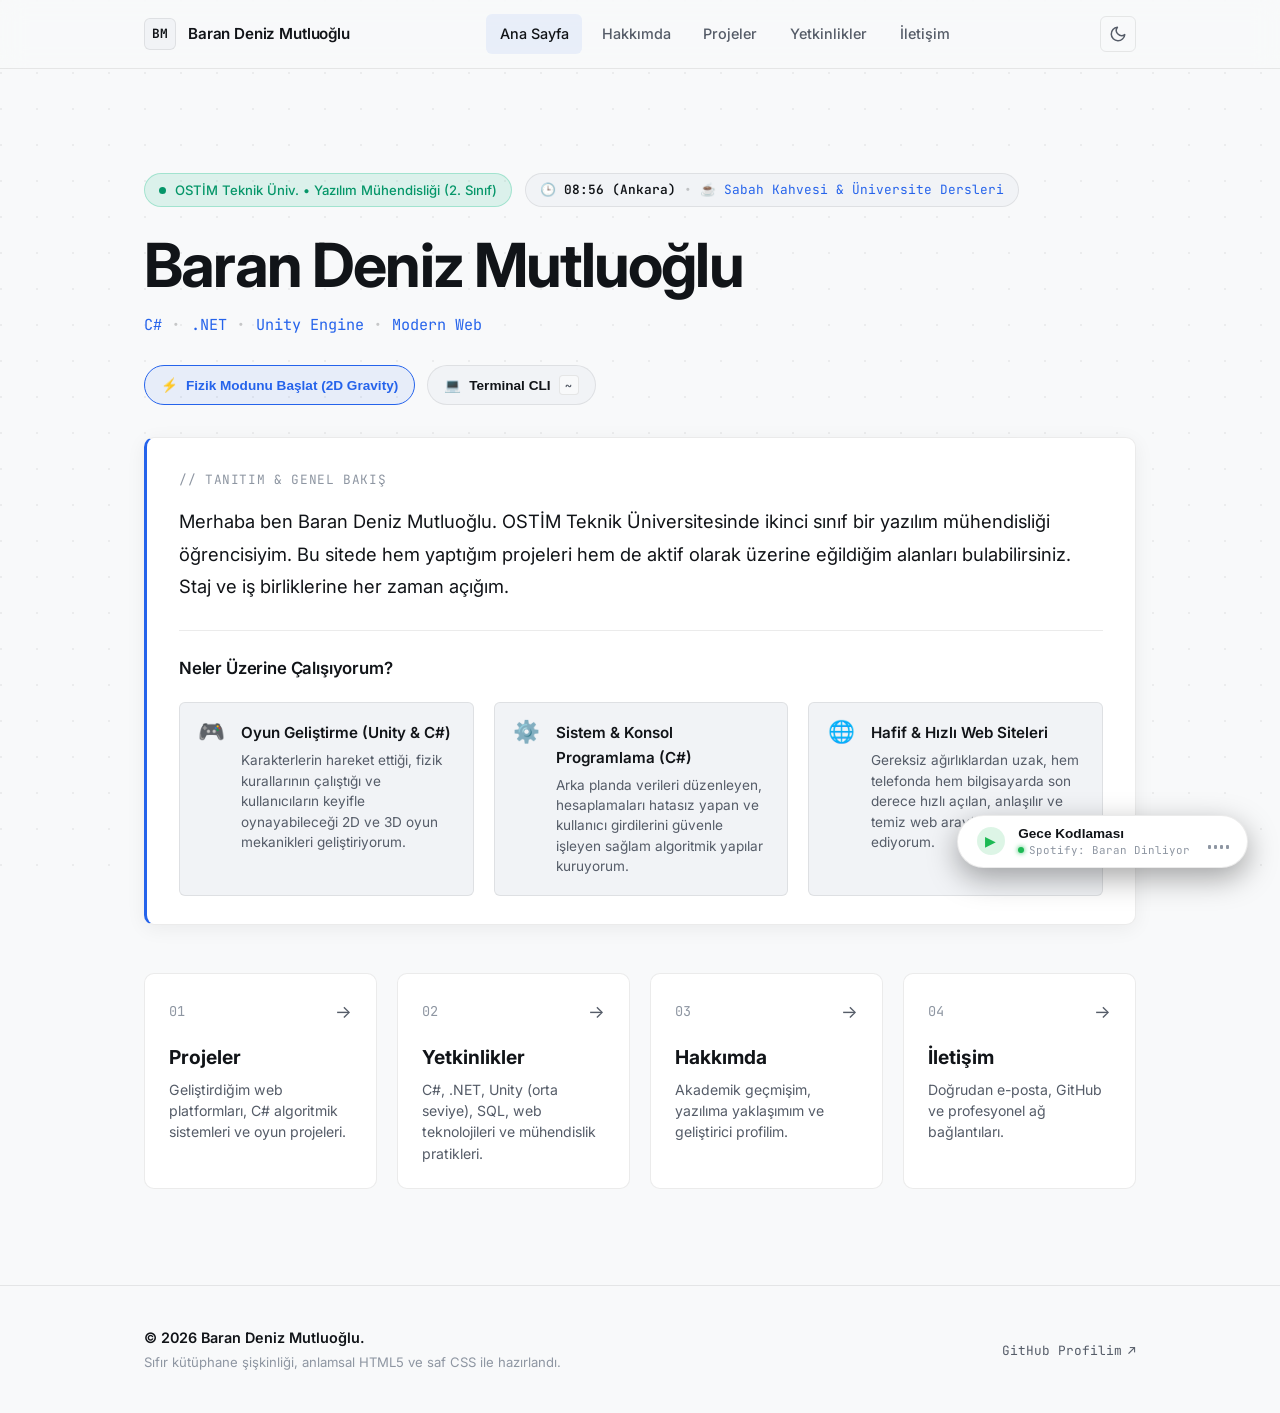
==== commit 415c90d7: "feat: implement Option 2 with native multi-track audio engine, 100% volume control and Spotify Now P" ====
--- a/index.html
+++ b/index.html
@@ -214,47 +214,112 @@
     </div>
   </footer>
 
-  <!-- Floating Spotify & Music Widget -->
-  <aside class="music-player-widget" id="musicWidget" aria-label="Spotify & Müzik Çalar">
-    <!-- Spotify Pop-up Drawer -->
+  <!-- Floating Native Audio & Spotify Status Widget -->
+  <aside class="music-player-widget" id="musicWidget" aria-label="Portfolyo Müzik Çaları & Spotify Durumu">
+    <!-- Player Pop-up Drawer -->
     <div class="spotify-card" id="spotifyCard" aria-hidden="true">
+      <!-- Header -->
       <div class="spotify-card-header">
         <div class="spotify-brand">
-          <svg viewBox="0 0 24 24" width="18" height="18" fill="#1db954">
-            <path d="M12 0C5.4 0 0 5.4 0 12s5.4 12 12 12 12-5.4 12-12S18.66 0 12 0zm5.521 17.34c-.24.359-.66.48-1.021.24-2.82-1.74-6.36-2.101-10.561-1.141-.418.122-.779-.179-.899-.539-.12-.421.18-.78.54-.9 4.56-1.021 8.52-.6 11.64 1.32.42.18.479.659.301 1.02zm1.44-3.3c-.301.42-.841.6-1.262.3-3.239-1.98-8.159-2.58-11.939-1.38-.479.12-1.02-.12-1.14-.6-.12-.48.12-1.021.6-1.141C9.6 9.9 15 10.561 18.72 12.84c.361.181.54.78.241 1.2zm.12-3.36C15.24 8.4 8.82 8.16 5.16 9.301c-.6.179-1.2-.181-1.38-.721-.18-.601.18-1.2.72-1.381 4.26-1.26 11.28-1.02 15.721 1.621.539.3.719 1.02.419 1.56-.299.421-1.02.599-1.559.3z"/>
-          </svg>
-          <span class="spotify-title">Baran'ın Spotify Listesi</span>
+          <span class="music-note-icon">🎵</span>
+          <span class="spotify-title">Portfolyo Müzik Çaları</span>
         </div>
         <button id="spotifyCloseBtn" class="spotify-close-btn" type="button" aria-label="Kapat" title="Kapat">&times;</button>
       </div>
-      <div class="spotify-iframe-wrap">
+
+      <!-- Spotify "O An Ne Dinliyorum?" Canlı Durum Kartı -->
+      <div class="spotify-status-card" title="Baran'ın Spotify Dinleme Durumu">
+        <div class="spotify-status-top">
+          <div class="spotify-live-indicator">
+            <span class="spotify-live-dot"></span>
+            <span class="spotify-live-text">Spotify'da Ne Dinliyorum?</span>
+          </div>
+          <span class="spotify-badge">Canlı Durum</span>
+        </div>
+        <div class="spotify-track-row">
+          <div class="spotify-logo-icon">
+            <svg viewBox="0 0 24 24" width="20" height="20" fill="#1db954">
+              <path d="M12 0C5.4 0 0 5.4 0 12s5.4 12 12 12 12-5.4 12-12S18.66 0 12 0zm5.521 17.34c-.24.359-.66.48-1.021.24-2.82-1.74-6.36-2.101-10.561-1.141-.418.122-.779-.179-.899-.539-.12-.421.18-.78.54-.9 4.56-1.021 8.52-.6 11.64 1.32.42.18.479.659.301 1.02zm1.44-3.3c-.301.42-.841.6-1.262.3-3.239-1.98-8.159-2.58-11.939-1.38-.479.12-1.02-.12-1.14-.6-.12-.48.12-1.021.6-1.141C9.6 9.9 15 10.561 18.72 12.84c.361.181.54.78.241 1.2zm.12-3.36C15.24 8.4 8.82 8.16 5.16 9.301c-.6.179-1.2-.181-1.38-.721-.18-.601.18-1.2.72-1.381 4.26-1.26 11.28-1.02 15.721 1.621.539.3.719 1.02.419 1.56-.299.421-1.02.599-1.559.3z"/>
+            </svg>
+          </div>
+          <div class="spotify-meta">
+            <span class="spotify-playlist-title">Baran'ın Seçtikleri (Lofi & Study)</span>
+            <span class="spotify-playlist-subtitle">OSTİM Lab & Kodlama Listesi</span>
+          </div>
+          <a href="https://open.spotify.com/playlist/3DzI2diuYDRNeN0FC8duot?si=72bdabda5c8143d9" target="_blank" rel="noopener" class="spotify-listen-btn" title="Spotify'da Dinle">
+            <span>Listeye Git</span>
+            <span class="ext-icon">&#x2197;</span>
+          </a>
+        </div>
+      </div>
+
+      <!-- Yerel Çalar Kontrolleri (Ses Çubuğuyla %100 Çalışan Dahili Motor) -->
+      <div class="native-player-box">
+        <div class="native-track-info">
+          <span class="track-status-pill" id="trackStatusPill">Durduruldu</span>
+          <span class="track-current-name" id="trackCurrentName">1. Gece Kodlaması (Chill Lofi)</span>
+        </div>
+
+        <div class="player-controls-row">
+          <button id="prevTrackBtn" class="track-btn" type="button" aria-label="Önceki Parça" title="Önceki Parça">⏮</button>
+          <button id="playPauseBtn" class="play-btn-circle" type="button" aria-label="Oynat / Durdur" title="Oynat / Durdur">
+            <span id="playPauseIcon">▶</span>
+          </button>
+          <button id="nextTrackBtn" class="track-btn" type="button" aria-label="Sonraki Parça" title="Sonraki Parça">⏭</button>
+        </div>
+
+        <!-- Ses Düzeyi Kontrol Çubuğu (Doğrudan Sesi Kısar / Açar) -->
+        <div class="music-volume-wrap" title="Doğrudan Ses Düzeyi Kontrolü (%0 - %100)">
+          <button id="volumeMuteBtn" class="volume-btn" type="button" aria-label="Sesi Kapat / Aç" title="Sesi Kapat / Aç">
+            <span id="volumeIcon">🔊</span>
+          </button>
+          <input 
+            type="range" 
+            id="volumeSlider" 
+            class="volume-slider" 
+            min="0" 
+            max="100" 
+            value="70" 
+            aria-label="Ses Düzeyi" 
+            title="Ses Düzeyi"
+          />
+          <span class="volume-val" id="volumeVal">70%</span>
+        </div>
+      </div>
+
+      <!-- Footer: Spotify Embed Göster/Gizle Butonu -->
+      <div class="spotify-card-footer">
+        <button id="spotifyEmbedToggleBtn" class="spotify-embed-toggle" type="button">
+          <span>Mini Spotify Oynatıcıyı Göster</span>
+          <span class="toggle-arrow">&#x25BC;</span>
+        </button>
+      </div>
+
+      <!-- Açılabilir Spotify Embed (Opsiyonel) -->
+      <div class="spotify-embed-collapsible" id="spotifyEmbedWrap" style="display: none;">
         <iframe 
-          style="border-radius:12px" 
+          style="border-radius:12px; margin-top: 0.65rem;" 
           src="https://open.spotify.com/embed/playlist/3DzI2diuYDRNeN0FC8duot?utm_source=generator&theme=0" 
           width="100%" 
-          height="152" 
+          height="80" 
           frameBorder="0" 
           allowfullscreen="" 
           allow="autoplay; clipboard-write; encrypted-media; fullscreen; picture-in-picture" 
           loading="lazy">
         </iframe>
       </div>
-      <div class="spotify-card-footer">
-        <span class="spotify-hint">Shuffle / Rastgele Çal</span>
-        <button id="synthFallbackBtn" class="synth-toggle-link" type="button">Lofi Synth Modu</button>
-      </div>
-    </div>
-
-    <!-- Floating Toggle Pill -->
-    <button id="musicToggleBtn" class="music-main-btn" type="button" aria-label="Spotify Çalma Listesini Aç/Kapat" title="Baran'ın Spotify Listesini Dinle">
+    </div>
+
+    <!-- Floating Toggle Pill Button -->
+    <button id="musicToggleBtn" class="music-main-btn" type="button" aria-label="Müzik Çaları ve Spotify Durumunu Aç/Kapat" title="Müzik Çaları Aç/Kapat">
       <div class="music-icon-box">
-        <svg viewBox="0 0 24 24" width="16" height="16" fill="currentColor">
-          <path d="M12 0C5.4 0 0 5.4 0 12s5.4 12 12 12 12-5.4 12-12S18.66 0 12 0zm5.521 17.34c-.24.359-.66.48-1.021.24-2.82-1.74-6.36-2.101-10.561-1.141-.418.122-.779-.179-.899-.539-.12-.421.18-.78.54-.9 4.56-1.021 8.52-.6 11.64 1.32.42.18.479.659.301 1.02zm1.44-3.3c-.301.42-.841.6-1.262.3-3.239-1.98-8.159-2.58-11.939-1.38-.479.12-1.02-.12-1.14-.6-.12-.48.12-1.021.6-1.141C9.6 9.9 15 10.561 18.72 12.84c.361.181.54.78.241 1.2zm.12-3.36C15.24 8.4 8.82 8.16 5.16 9.301c-.6.179-1.2-.181-1.38-.721-.18-.601.18-1.2.72-1.381 4.26-1.26 11.28-1.02 15.721 1.621.539.3.719 1.02.419 1.56-.299.421-1.02.599-1.559.3z"/>
-        </svg>
+        <span id="pillPlayIcon">▶</span>
       </div>
       <div class="music-info">
-        <span class="music-title">Spotify Listem</span>
-        <span class="music-subtitle">Rastgele Çal / Shuffle</span>
+        <span class="music-title" id="pillTrackTitle">Gece Kodlaması</span>
+        <span class="music-subtitle">
+          <span class="live-dot-mini"></span> Spotify: Baran Dinliyor
+        </span>
       </div>
       <div class="eq-visualizer" aria-hidden="true">
         <span class="eq-bar"></span>
--- a/style.css
+++ b/style.css
@@ -1242,11 +1242,14 @@
 }
 
 /* --------------------------------------------------------------------------
-   9. SPOTIFY & SES ÇALAR WIDGET'I (Feature 1 - Spotify + Web Audio API)
+   9. DAHİLİ SES ÇALAR & SPOTIFY CANLI DURUM WIDGET'I (Feature 1 - Option 2)
    --------------------------------------------------------------------------
    Açıklama:
-   Kullanıcının isteği üzerine Baran'ın kişisel Spotify listesini ve Web Audio
-   API tabanlı lofi sentezleyiciyi barındıran yüzen (floating) müzik çalar bileşeni.
+   Kullanıcının tercih ettiği 2. Seçenek mimarisi:
+   1. Yerel Müzik Çalar: Web Audio API tabanlı analog lofi motoru doğrudan
+      sayfa içerisindeki ses çubuğuna (%0 - %100) ve parça geçiş kontrollerine bağlıdır.
+   2. Spotify Durum Kartı: Baran'ın Spotify'da aktif olarak dinlediği çalma
+      listesini ("Baran'ın Seçtikleri") ve canlı durum rozetini sergiler.
    -------------------------------------------------------------------------- */
 .music-player-widget,
 .lofi-player-widget {
@@ -1259,17 +1262,17 @@
   align-items: flex-end;
 }
 
-/* Spotify Açılır Kartı (Pop-up Drawer) */
+/* Açılır Müzik & Spotify Kartı (Drawer Window) */
 .spotify-card {
-  width: 350px;
+  width: 360px;
   max-width: calc(100vw - 2.5rem);
   background: var(--bg-surface);
   border: 1px solid var(--border-color);
-  border-radius: 16px;
-  box-shadow: 0 20px 45px rgba(0, 0, 0, 0.5);
-  backdrop-filter: blur(16px);
-  -webkit-backdrop-filter: blur(16px);
-  padding: 0.85rem;
+  border-radius: 18px;
+  box-shadow: 0 20px 50px rgba(0, 0, 0, 0.55);
+  backdrop-filter: blur(18px);
+  -webkit-backdrop-filter: blur(18px);
+  padding: 0.95rem;
   margin-bottom: 0.75rem;
   opacity: 0;
   visibility: hidden;
@@ -1291,7 +1294,9 @@
   display: flex;
   align-items: center;
   justify-content: space-between;
-  margin-bottom: 0.65rem;
+  margin-bottom: 0.75rem;
+  padding-bottom: 0.5rem;
+  border-bottom: 1px solid var(--border-subtle);
 }
 
 .spotify-brand {
@@ -1300,8 +1305,8 @@
   gap: 0.5rem;
 }
 
-.spotify-brand svg {
-  flex-shrink: 0;
+.music-note-icon {
+  font-size: 1rem;
 }
 
 .spotify-title {
@@ -1328,66 +1333,345 @@
   background: var(--bg-surface-soft);
 }
 
-.spotify-iframe-wrap {
-  width: 100%;
+/* --------------------------------------------------------------------------
+   SPOTIFY CANLI DİNLEME DURUM KARTI ("O An Ne Dinliyorum?")
+   -------------------------------------------------------------------------- */
+.spotify-status-card {
+  background: rgba(29, 185, 84, 0.05);
+  border: 1px solid rgba(29, 185, 84, 0.2);
   border-radius: 12px;
+  padding: 0.75rem;
+  margin-bottom: 0.75rem;
+  transition: border-color var(--transition-fast);
+}
+
+.spotify-status-card:hover {
+  border-color: rgba(29, 185, 84, 0.4);
+}
+
+.spotify-status-top {
+  display: flex;
+  align-items: center;
+  justify-content: space-between;
+  margin-bottom: 0.45rem;
+}
+
+.spotify-live-indicator {
+  display: flex;
+  align-items: center;
+  gap: 0.4rem;
+}
+
+.spotify-live-dot {
+  width: 7px;
+  height: 7px;
+  border-radius: 50%;
+  background: #1db954;
+  box-shadow: 0 0 8px #1db954;
+  animation: pulse-dot 1.8s infinite;
+}
+
+@keyframes pulse-dot {
+  0% { transform: scale(0.95); opacity: 0.8; }
+  50% { transform: scale(1.35); opacity: 1; box-shadow: 0 0 12px #1db954; }
+  100% { transform: scale(0.95); opacity: 0.8; }
+}
+
+.spotify-live-text {
+  font-size: 0.7rem;
+  font-weight: 600;
+  color: #1db954;
+  font-family: var(--font-mono);
+  text-transform: uppercase;
+  letter-spacing: 0.04em;
+}
+
+.spotify-badge {
+  font-size: 0.65rem;
+  color: var(--text-faint);
+  background: var(--bg-surface);
+  padding: 0.15rem 0.45rem;
+  border-radius: var(--radius-pill);
+  border: 1px solid var(--border-subtle);
+}
+
+.spotify-track-row {
+  display: flex;
+  align-items: center;
+  gap: 0.65rem;
+}
+
+.spotify-logo-icon {
+  flex-shrink: 0;
+  display: flex;
+  align-items: center;
+  justify-content: center;
+}
+
+.spotify-meta {
+  display: flex;
+  flex-direction: column;
+  flex: 1;
   overflow: hidden;
-  background: #121212;
-  box-shadow: inset 0 0 0 1px rgba(255, 255, 255, 0.05);
-}
-
-.spotify-iframe-wrap iframe {
-  display: block;
-}
-
+}
+
+.spotify-playlist-title {
+  font-size: 0.8rem;
+  font-weight: 600;
+  color: var(--text-main);
+  white-space: nowrap;
+  overflow: hidden;
+  text-overflow: ellipsis;
+}
+
+.spotify-playlist-subtitle {
+  font-size: 0.68rem;
+  color: var(--text-muted);
+}
+
+.spotify-listen-btn {
+  display: inline-flex;
+  align-items: center;
+  gap: 0.3rem;
+  font-size: 0.72rem;
+  font-weight: 600;
+  padding: 0.3rem 0.65rem;
+  background: rgba(29, 185, 84, 0.15);
+  color: #1db954;
+  border: 1px solid rgba(29, 185, 84, 0.3);
+  border-radius: var(--radius-pill);
+  text-decoration: none;
+  flex-shrink: 0;
+  transition: all var(--transition-fast);
+}
+
+.spotify-listen-btn:hover {
+  background: #1db954;
+  color: #0b0d10;
+  transform: translateY(-1px);
+}
+
+/* --------------------------------------------------------------------------
+   YEREL MÜZİK ÇALAR KUTUSU (Ses Çubuğuyla %100 Çalışan Çekirdek)
+   -------------------------------------------------------------------------- */
+.native-player-box {
+  background: var(--bg-surface-soft);
+  border: 1px solid var(--border-color);
+  border-radius: 12px;
+  padding: 0.75rem;
+  display: flex;
+  flex-direction: column;
+  gap: 0.65rem;
+}
+
+.native-track-info {
+  display: flex;
+  align-items: center;
+  gap: 0.5rem;
+}
+
+.track-status-pill {
+  font-size: 0.65rem;
+  font-family: var(--font-mono);
+  padding: 0.15rem 0.45rem;
+  border-radius: var(--radius-pill);
+  background: var(--border-color);
+  color: var(--text-muted);
+  transition: all var(--transition-fast);
+}
+
+.track-status-pill.playing {
+  background: rgba(29, 185, 84, 0.2);
+  color: #1db954;
+  border: 1px solid rgba(29, 185, 84, 0.4);
+}
+
+.track-current-name {
+  font-size: 0.8rem;
+  font-weight: 600;
+  color: var(--text-main);
+  white-space: nowrap;
+  overflow: hidden;
+  text-overflow: ellipsis;
+}
+
+/* Oynatma, Durdurma & Parça Değiştirme Butonları */
+.player-controls-row {
+  display: flex;
+  align-items: center;
+  justify-content: center;
+  gap: 1.15rem;
+}
+
+.track-btn {
+  background: var(--bg-surface);
+  border: 1px solid var(--border-color);
+  color: var(--text-main);
+  width: 32px;
+  height: 32px;
+  border-radius: 50%;
+  cursor: pointer;
+  display: flex;
+  align-items: center;
+  justify-content: center;
+  font-size: 0.85rem;
+  transition: all var(--transition-fast);
+}
+
+.track-btn:hover {
+  border-color: #1db954;
+  color: #1db954;
+  transform: scale(1.1);
+}
+
+.play-btn-circle {
+  background: #1db954;
+  border: none;
+  color: #0b0d10;
+  width: 40px;
+  height: 40px;
+  border-radius: 50%;
+  cursor: pointer;
+  display: flex;
+  align-items: center;
+  justify-content: center;
+  font-size: 1rem;
+  box-shadow: 0 4px 15px rgba(29, 185, 84, 0.4);
+  transition: all var(--transition-fast);
+}
+
+.play-btn-circle:hover {
+  transform: scale(1.12);
+  background: #1ed760;
+  box-shadow: 0 6px 20px rgba(29, 185, 84, 0.55);
+}
+
+/* Ses Düzeyi Kontrol Satırı (Volume Slider) */
+.music-volume-wrap {
+  display: flex;
+  align-items: center;
+  gap: 0.65rem;
+  padding: 0.35rem 0.55rem;
+  background: var(--bg-surface);
+  border-radius: var(--radius-sm);
+  border: 1px solid var(--border-subtle);
+}
+
+.volume-btn {
+  background: transparent;
+  border: none;
+  cursor: pointer;
+  font-size: 0.95rem;
+  line-height: 1;
+  padding: 0.15rem;
+  display: flex;
+  align-items: center;
+  justify-content: center;
+  border-radius: 4px;
+  color: var(--text-main);
+  transition: transform var(--transition-fast);
+}
+
+.volume-btn:hover {
+  transform: scale(1.15);
+}
+
+.volume-slider {
+  -webkit-appearance: none;
+  appearance: none;
+  flex: 1;
+  height: 5px;
+  background: var(--border-color);
+  border-radius: var(--radius-pill);
+  outline: none;
+  cursor: pointer;
+  transition: background var(--transition-fast);
+}
+
+.volume-slider:hover {
+  background: var(--border-hover);
+}
+
+.volume-slider::-webkit-slider-thumb {
+  -webkit-appearance: none;
+  appearance: none;
+  width: 14px;
+  height: 14px;
+  border-radius: 50%;
+  background: #1db954;
+  cursor: pointer;
+  box-shadow: 0 0 6px rgba(29, 185, 84, 0.45);
+  transition: transform var(--transition-fast), background-color var(--transition-fast);
+}
+
+.volume-slider::-webkit-slider-thumb:hover {
+  transform: scale(1.25);
+  background: #1ed760;
+}
+
+.volume-slider::-moz-range-thumb {
+  width: 14px;
+  height: 14px;
+  border: none;
+  border-radius: 50%;
+  background: #1db954;
+  cursor: pointer;
+  box-shadow: 0 0 6px rgba(29, 185, 84, 0.45);
+  transition: transform var(--transition-fast), background-color var(--transition-fast);
+}
+
+.volume-slider::-moz-range-thumb:hover {
+  transform: scale(1.25);
+  background: #1ed760;
+}
+
+.volume-val {
+  font-family: var(--font-mono);
+  font-size: 0.72rem;
+  color: var(--text-muted);
+  min-width: 32px;
+  text-align: right;
+  user-select: none;
+}
+
+/* Çekmece Altlığı (Footer Toggle) */
 .spotify-card-footer {
   display: flex;
   align-items: center;
-  justify-content: space-between;
+  justify-content: center;
   margin-top: 0.65rem;
-  padding-top: 0.5rem;
-  border-top: 1px solid var(--border-subtle);
-}
-
-.spotify-hint {
+  padding-top: 0.45rem;
+}
+
+.spotify-embed-toggle {
+  background: transparent;
+  border: none;
+  color: var(--text-muted);
   font-size: 0.72rem;
+  cursor: pointer;
+  display: inline-flex;
+  align-items: center;
+  gap: 0.35rem;
+  font-family: var(--font-sans);
+  transition: color var(--transition-fast);
+}
+
+.spotify-embed-toggle:hover {
   color: #1db954;
-  font-family: var(--font-mono);
-  display: inline-flex;
-  align-items: center;
-  gap: 0.3rem;
-}
-
-.spotify-hint::before {
-  content: "🔀";
-  font-size: 0.75rem;
-}
-
-.synth-toggle-link {
-  background: var(--bg-surface-soft);
-  border: 1px solid var(--border-subtle);
-  color: var(--text-muted);
-  font-size: 0.72rem;
-  padding: 0.25rem 0.6rem;
-  border-radius: var(--radius-pill);
-  cursor: pointer;
-  font-family: var(--font-sans);
-  transition: all var(--transition-fast);
-}
-
-.synth-toggle-link:hover {
-  color: var(--accent);
-  border-color: var(--accent);
-  background: var(--accent-soft);
-}
-
-.synth-toggle-link.active {
-  color: #ffffff;
-  background: var(--accent);
-  border-color: var(--accent);
-}
-
-/* Yüzen Müzik Düğmesi (Pill) */
+}
+
+.toggle-arrow {
+  font-size: 0.65rem;
+  transition: transform var(--transition-fast);
+}
+
+.spotify-embed-toggle.active .toggle-arrow {
+  transform: rotate(180deg);
+}
+
+/* --------------------------------------------------------------------------
+   YÜZEN ANA DÜĞME (FLOATING PILL BUTTON)
+   -------------------------------------------------------------------------- */
 .music-main-btn,
 .lofi-main-btn {
   display: flex;
@@ -1433,10 +1717,6 @@
   color: #0b0d10;
 }
 
-.lofi-pause-icon { display: none; }
-.lofi-player-widget.playing .lofi-play-icon { display: none; }
-.lofi-player-widget.playing .lofi-pause-icon { display: block; }
-
 .music-info,
 .lofi-info {
   display: flex;
@@ -1456,6 +1736,18 @@
   font-family: var(--font-mono);
   font-size: 0.68rem;
   color: var(--text-faint);
+  display: flex;
+  align-items: center;
+  gap: 0.3rem;
+}
+
+.live-dot-mini {
+  width: 6px;
+  height: 6px;
+  border-radius: 50%;
+  background: #1db954;
+  box-shadow: 0 0 5px #1db954;
+  display: inline-block;
 }
 
 /* Dans Eden Ekolayzır Barları (Visualizer) */
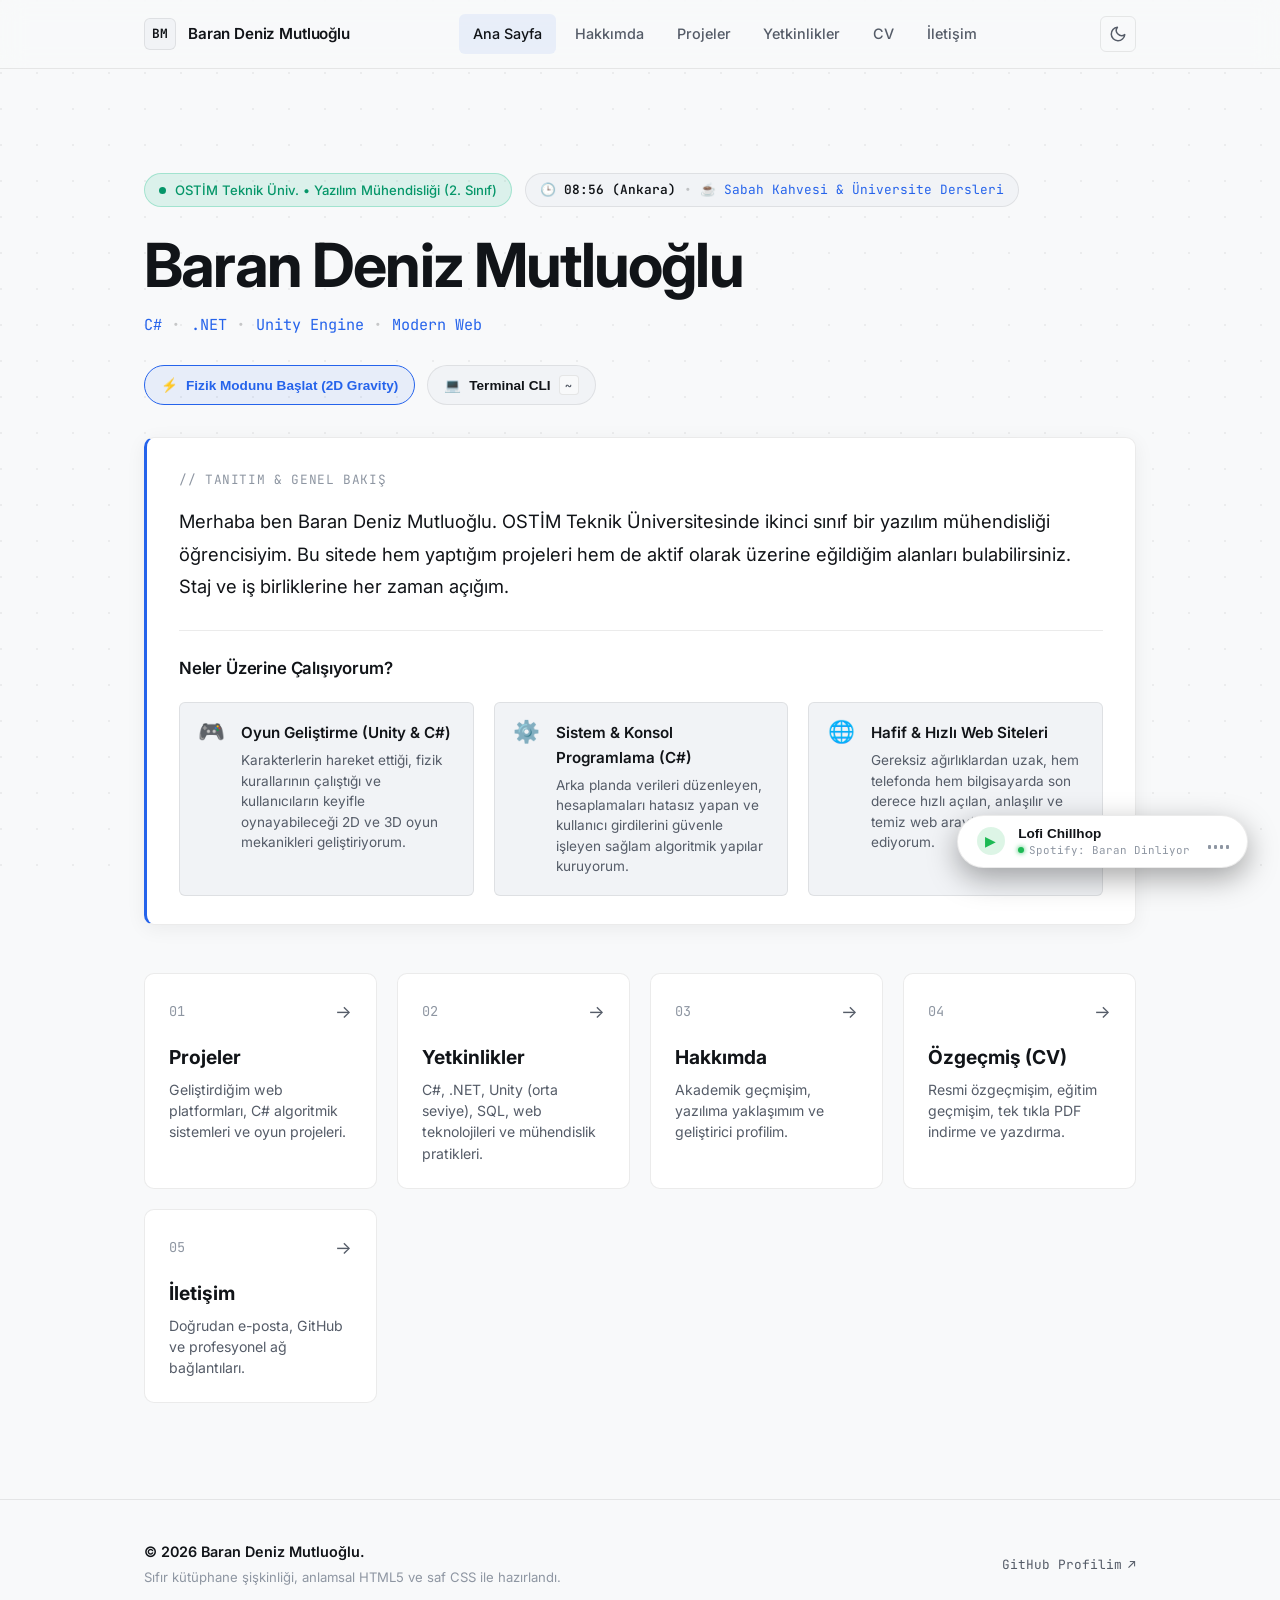
==== commit e9d500ae: "feat: add dedicated interactive and printable CV page (cv.html) with PDF print support and clipboard" ====
--- a/index.html
+++ b/index.html
@@ -32,6 +32,7 @@
           <li><a href="about.html" class="nav-link">Hakkımda</a></li>
           <li><a href="projects.html" class="nav-link">Projeler</a></li>
           <li><a href="skills.html" class="nav-link">Yetkinlikler</a></li>
+          <li><a href="cv.html" class="nav-link">CV</a></li>
           <li><a href="contact.html" class="nav-link">İletişim</a></li>
         </ul>
       </nav>
@@ -184,9 +185,18 @@
             <p class="quick-desc">Akademik geçmişim, yazılıma yaklaşımım ve geliştirici profilim.</p>
           </a>
 
+          <a href="cv.html" class="quick-card">
+            <div class="quick-card-top">
+              <span class="quick-num">04</span>
+              <span class="quick-arrow">&#x2192;</span>
+            </div>
+            <h2 class="quick-title">Özgeçmiş (CV)</h2>
+            <p class="quick-desc">Resmi özgeçmişim, eğitim geçmişim, tek tıkla PDF indirme ve yazdırma.</p>
+          </a>
+
           <a href="contact.html" class="quick-card">
             <div class="quick-card-top">
-              <span class="quick-num">04</span>
+              <span class="quick-num">05</span>
               <span class="quick-arrow">&#x2192;</span>
             </div>
             <h2 class="quick-title">İletişim</h2>
--- a/style.css
+++ b/style.css
@@ -2183,3 +2183,426 @@
     right: 1rem;
   }
 }
+
+/* --------------------------------------------------------------------------
+   15. ÖZGEÇMİŞ / CV SAYFASI STİLLERİ (Interactive & Printable CV)
+   -------------------------------------------------------------------------- */
+.cv-container {
+  max-width: 860px;
+  margin: 0 auto;
+}
+
+.cv-actions-bar {
+  display: flex;
+  align-items: center;
+  justify-content: space-between;
+  gap: 1rem;
+  margin-bottom: 2rem;
+  flex-wrap: wrap;
+}
+
+.cv-actions-left {
+  display: flex;
+  gap: 0.75rem;
+  flex-wrap: wrap;
+}
+
+.cv-actions-right {
+  display: flex;
+  gap: 0.75rem;
+  flex-wrap: wrap;
+}
+
+.cv-sheet {
+  background: var(--bg-surface);
+  border: 1px solid var(--border-color);
+  border-radius: var(--radius-lg);
+  padding: 3rem 3.5rem;
+  box-shadow: 0 16px 36px rgba(0, 0, 0, 0.2);
+  transition: border-color var(--transition-fast);
+}
+
+@media (max-width: 768px) {
+  .cv-sheet {
+    padding: 2rem 1.5rem;
+  }
+}
+
+.cv-header {
+  margin-bottom: 2rem;
+}
+
+.cv-name {
+  font-size: clamp(1.8rem, 3.5vw, 2.4rem);
+  font-weight: 700;
+  color: var(--text-main);
+  letter-spacing: -0.02em;
+  margin: 0 0 0.4rem 0;
+}
+
+.cv-role {
+  font-size: 1.1rem;
+  font-weight: 600;
+  color: var(--accent);
+  margin-bottom: 1rem;
+}
+
+.cv-contact-row {
+  display: flex;
+  flex-wrap: wrap;
+  gap: 0.85rem 1.4rem;
+  font-family: var(--font-mono);
+  font-size: 0.85rem;
+  color: var(--text-muted);
+}
+
+.cv-contact-item {
+  display: inline-flex;
+  align-items: center;
+  gap: 0.45rem;
+  color: var(--text-muted);
+  text-decoration: none;
+  transition: color var(--transition-fast);
+}
+
+.cv-contact-item:hover {
+  color: var(--accent);
+}
+
+.cv-divider {
+  height: 1px;
+  background: var(--border-color);
+  margin: 2rem 0;
+  border: none;
+}
+
+.cv-section {
+  margin-bottom: 2.2rem;
+}
+
+.cv-section:last-child {
+  margin-bottom: 0;
+}
+
+.cv-section-title {
+  display: flex;
+  align-items: center;
+  gap: 0.6rem;
+  font-size: 1.05rem;
+  font-weight: 700;
+  color: var(--text-main);
+  text-transform: uppercase;
+  letter-spacing: 0.05em;
+  margin-bottom: 1.25rem;
+  padding-bottom: 0.5rem;
+  border-bottom: 1.5px solid var(--border-color);
+}
+
+.cv-section-title .cv-tag {
+  color: var(--accent);
+  font-family: var(--font-mono);
+  font-size: 0.9rem;
+}
+
+.cv-summary-text {
+  color: var(--text-secondary);
+  font-size: 0.96rem;
+  line-height: 1.65;
+  margin: 0;
+}
+
+.cv-entry {
+  margin-bottom: 1.6rem;
+}
+
+.cv-entry:last-child {
+  margin-bottom: 0;
+}
+
+.cv-entry-head {
+  display: flex;
+  justify-content: space-between;
+  align-items: baseline;
+  gap: 1rem;
+  flex-wrap: wrap;
+  margin-bottom: 0.25rem;
+}
+
+.cv-entry-title {
+  font-size: 1.05rem;
+  font-weight: 600;
+  color: var(--text-main);
+  margin: 0;
+}
+
+.cv-entry-date {
+  font-family: var(--font-mono);
+  font-size: 0.82rem;
+  color: var(--text-faint);
+  background: var(--bg-surface-2);
+  padding: 0.2rem 0.6rem;
+  border-radius: var(--radius-sm);
+  border: 1px solid var(--border-color);
+}
+
+.cv-entry-sub {
+  font-size: 0.9rem;
+  color: var(--accent);
+  font-weight: 500;
+  margin-bottom: 0.5rem;
+}
+
+.cv-bullet-list {
+  margin: 0.5rem 0 0 1.25rem;
+  padding: 0;
+  color: var(--text-secondary);
+  font-size: 0.92rem;
+  line-height: 1.6;
+}
+
+.cv-bullet-list li {
+  margin-bottom: 0.35rem;
+}
+
+.cv-bullet-list li::marker {
+  color: var(--accent);
+}
+
+.cv-skills-grid {
+  display: grid;
+  grid-template-columns: repeat(auto-fit, minmax(260px, 1fr));
+  gap: 1.25rem;
+}
+
+.cv-skill-group {
+  background: var(--bg-surface-2);
+  border: 1px solid var(--border-color);
+  border-radius: var(--radius-md);
+  padding: 1rem 1.2rem;
+}
+
+.cv-skill-group-title {
+  font-size: 0.88rem;
+  font-weight: 600;
+  color: var(--text-main);
+  margin-bottom: 0.6rem;
+  font-family: var(--font-mono);
+  display: flex;
+  align-items: center;
+  gap: 0.4rem;
+}
+
+.cv-skill-tags {
+  display: flex;
+  flex-wrap: wrap;
+  gap: 0.4rem;
+}
+
+.cv-skill-tag {
+  font-size: 0.8rem;
+  font-family: var(--font-mono);
+  background: var(--bg-surface);
+  border: 1px solid var(--border-color);
+  color: var(--text-secondary);
+  padding: 0.2rem 0.55rem;
+  border-radius: var(--radius-sm);
+}
+
+/* Kopyalandı Toast Bildirimi */
+.cv-toast {
+  position: fixed;
+  bottom: 2rem;
+  left: 50%;
+  transform: translateX(-50%) translateY(100px);
+  background: var(--accent);
+  color: #fff;
+  font-weight: 600;
+  font-size: 0.9rem;
+  padding: 0.75rem 1.5rem;
+  border-radius: 999px;
+  box-shadow: 0 10px 25px rgba(0, 0, 0, 0.3);
+  z-index: 9999;
+  opacity: 0;
+  transition: transform 0.3s cubic-bezier(0.16, 1, 0.3, 1), opacity 0.3s ease;
+  pointer-events: none;
+}
+
+.cv-toast.show {
+  transform: translateX(-50%) translateY(0);
+  opacity: 1;
+}
+
+/* --------------------------------------------------------------------------
+   16. YAZDIRMA VE PDF ÇIKTI MOTORU (@media print)
+   -------------------------------------------------------------------------- */
+@media print {
+  @page {
+    size: A4 portrait;
+    margin: 12mm 15mm;
+  }
+
+  html, body {
+    background: #ffffff !important;
+    color: #111827 !important;
+    font-size: 10pt !important;
+    line-height: 1.4 !important;
+    width: 100% !important;
+    height: auto !important;
+    overflow: visible !important;
+  }
+
+  /* Sitedeki tüm dinamik navigasyon ve widget bileşenlerini gizle */
+  header.site-header,
+  footer.site-footer,
+  .cv-actions-bar,
+  .bg-grid-pattern,
+  .music-player-widget,
+  .lofi-player-widget,
+  .floating-music-widget,
+  .terminal-modal,
+  .physics-overlay,
+  .back-to-top,
+  .cv-toast {
+    display: none !important;
+  }
+
+  main {
+    padding: 0 !important;
+    margin: 0 !important;
+  }
+
+  .cv-container {
+    max-width: 100% !important;
+    margin: 0 !important;
+    padding: 0 !important;
+  }
+
+  .cv-sheet {
+    background: transparent !important;
+    border: none !important;
+    box-shadow: none !important;
+    padding: 0 !important;
+    border-radius: 0 !important;
+    color: #111827 !important;
+  }
+
+  .cv-name {
+    color: #0f172a !important;
+    font-size: 20pt !important;
+    margin-bottom: 2pt !important;
+  }
+
+  .cv-role {
+    color: #1d4ed8 !important;
+    font-size: 11pt !important;
+    margin-bottom: 6pt !important;
+  }
+
+  .cv-contact-row {
+    color: #475569 !important;
+    font-size: 8.5pt !important;
+    gap: 4pt 12pt !important;
+  }
+
+  .cv-contact-item {
+    color: #475569 !important;
+  }
+
+  .cv-divider {
+    background: #e2e8f0 !important;
+    margin: 10pt 0 !important;
+  }
+
+  .cv-section {
+    margin-bottom: 12pt !important;
+    page-break-inside: avoid;
+    break-inside: avoid;
+  }
+
+  .cv-section-title {
+    color: #0f172a !important;
+    font-size: 10.5pt !important;
+    border-bottom: 1.5pt solid #1d4ed8 !important;
+    padding-bottom: 3pt !important;
+    margin-bottom: 8pt !important;
+  }
+
+  .cv-section-title .cv-tag {
+    color: #1d4ed8 !important;
+  }
+
+  .cv-summary-text {
+    color: #334155 !important;
+    font-size: 9.5pt !important;
+    line-height: 1.45 !important;
+  }
+
+  .cv-entry {
+    margin-bottom: 8pt !important;
+    page-break-inside: avoid;
+    break-inside: avoid;
+  }
+
+  .cv-entry-title {
+    color: #0f172a !important;
+    font-size: 10.5pt !important;
+  }
+
+  .cv-entry-date {
+    background: transparent !important;
+    border: none !important;
+    color: #64748b !important;
+    font-size: 8.5pt !important;
+    padding: 0 !important;
+  }
+
+  .cv-entry-sub {
+    color: #1d4ed8 !important;
+    font-size: 9pt !important;
+    margin-bottom: 3pt !important;
+  }
+
+  .cv-bullet-list {
+    margin: 3pt 0 0 14pt !important;
+    color: #334155 !important;
+    font-size: 9pt !important;
+    line-height: 1.35 !important;
+  }
+
+  .cv-bullet-list li {
+    margin-bottom: 2pt !important;
+  }
+
+  .cv-bullet-list li::marker {
+    color: #1d4ed8 !important;
+  }
+
+  .cv-skills-grid {
+    display: grid !important;
+    grid-template-columns: repeat(2, 1fr) !important;
+    gap: 8pt !important;
+  }
+
+  .cv-skill-group {
+    background: #f8fafc !important;
+    border: 1pt solid #e2e8f0 !important;
+    padding: 6pt 8pt !important;
+    page-break-inside: avoid;
+    break-inside: avoid;
+  }
+
+  .cv-skill-group-title {
+    color: #0f172a !important;
+    font-size: 9pt !important;
+    margin-bottom: 4pt !important;
+  }
+
+  .cv-skill-tag {
+    background: #ffffff !important;
+    border: 0.5pt solid #cbd5e1 !important;
+    color: #1e293b !important;
+    font-size: 8pt !important;
+    padding: 1pt 4pt !important;
+  }
+}
+
